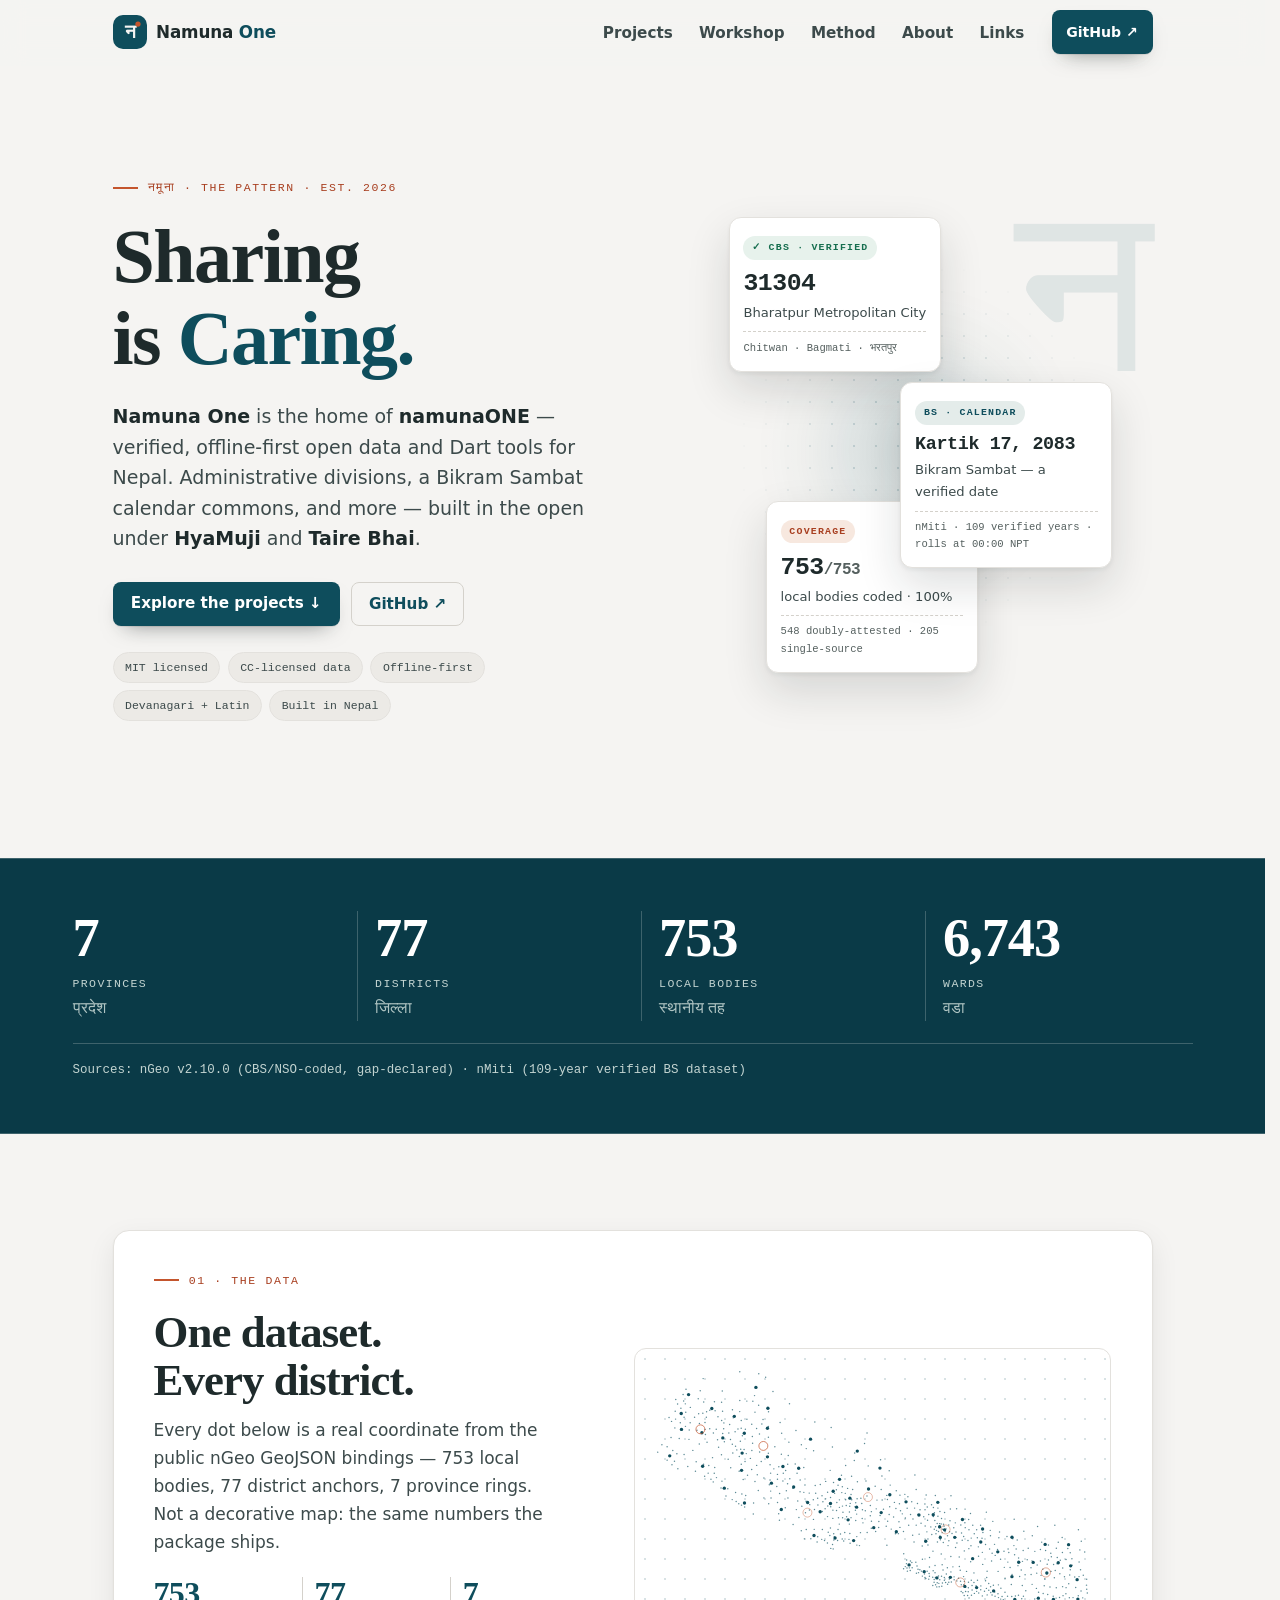
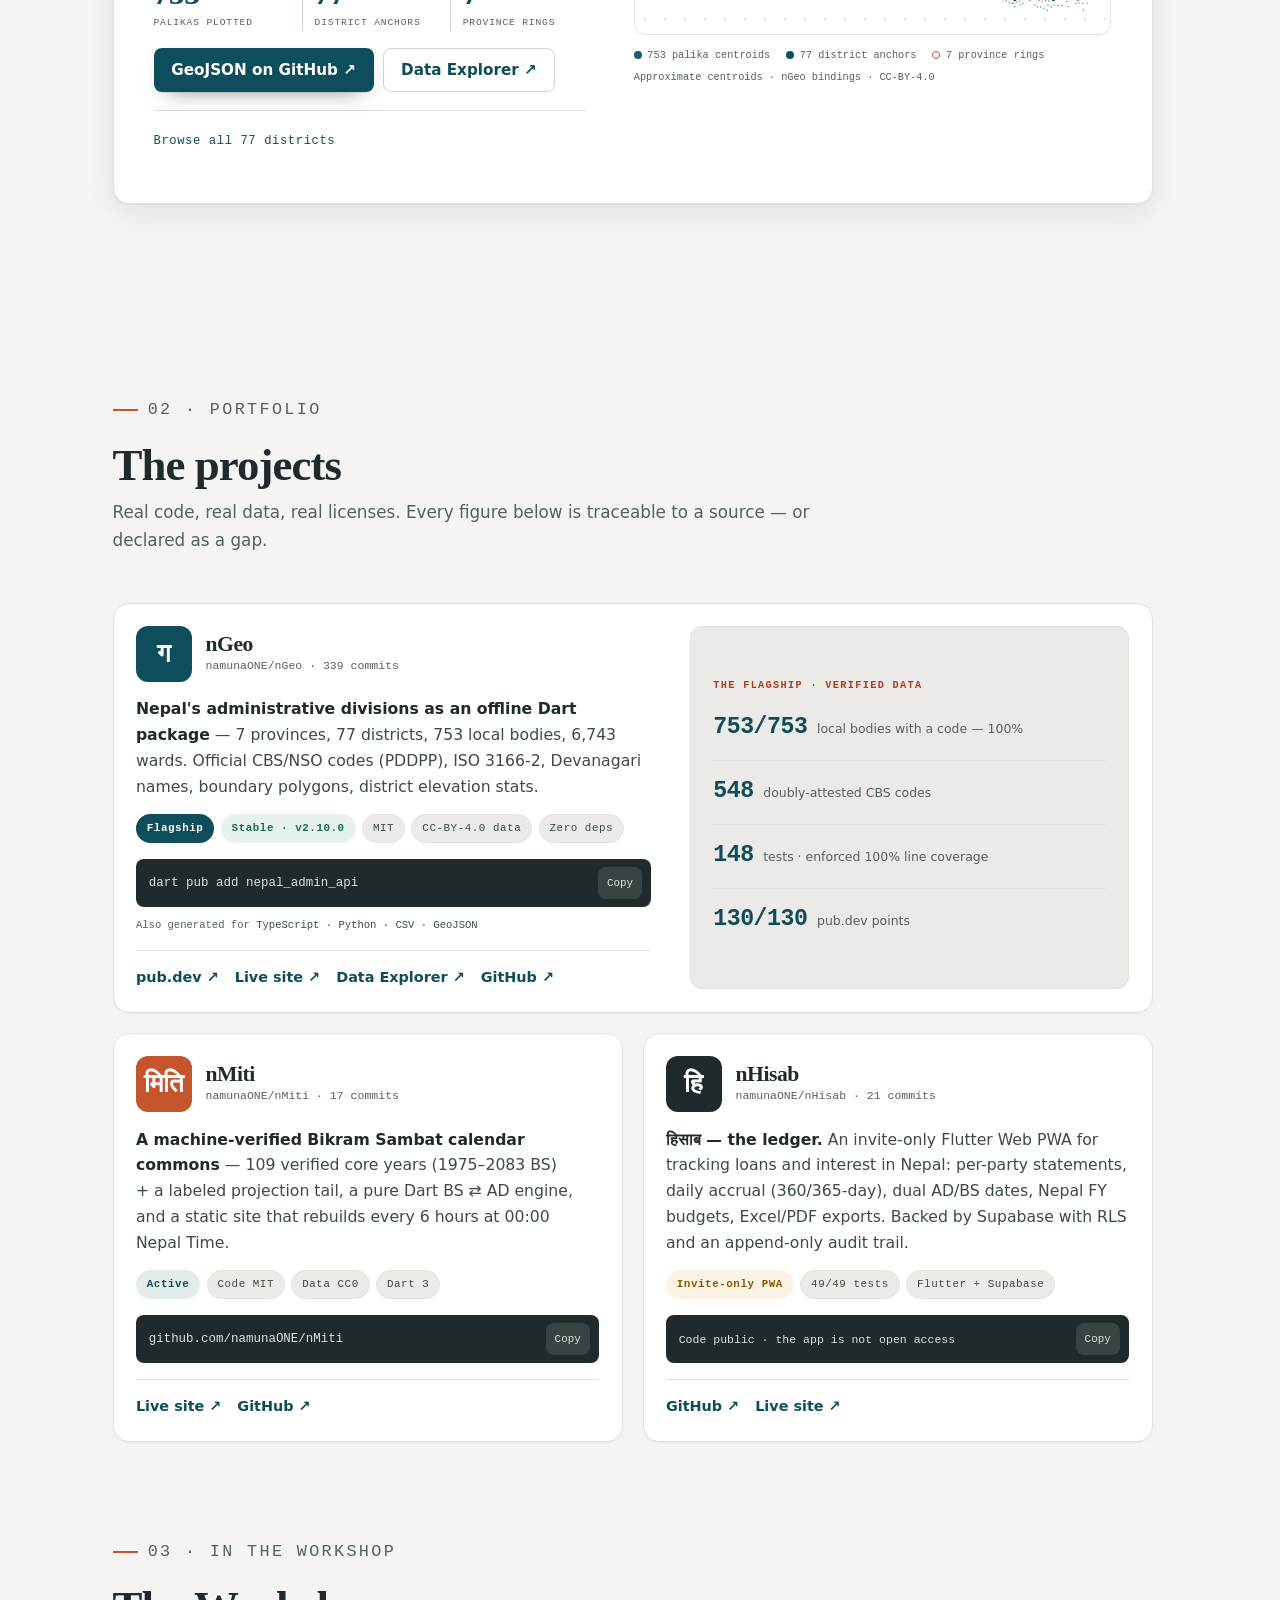
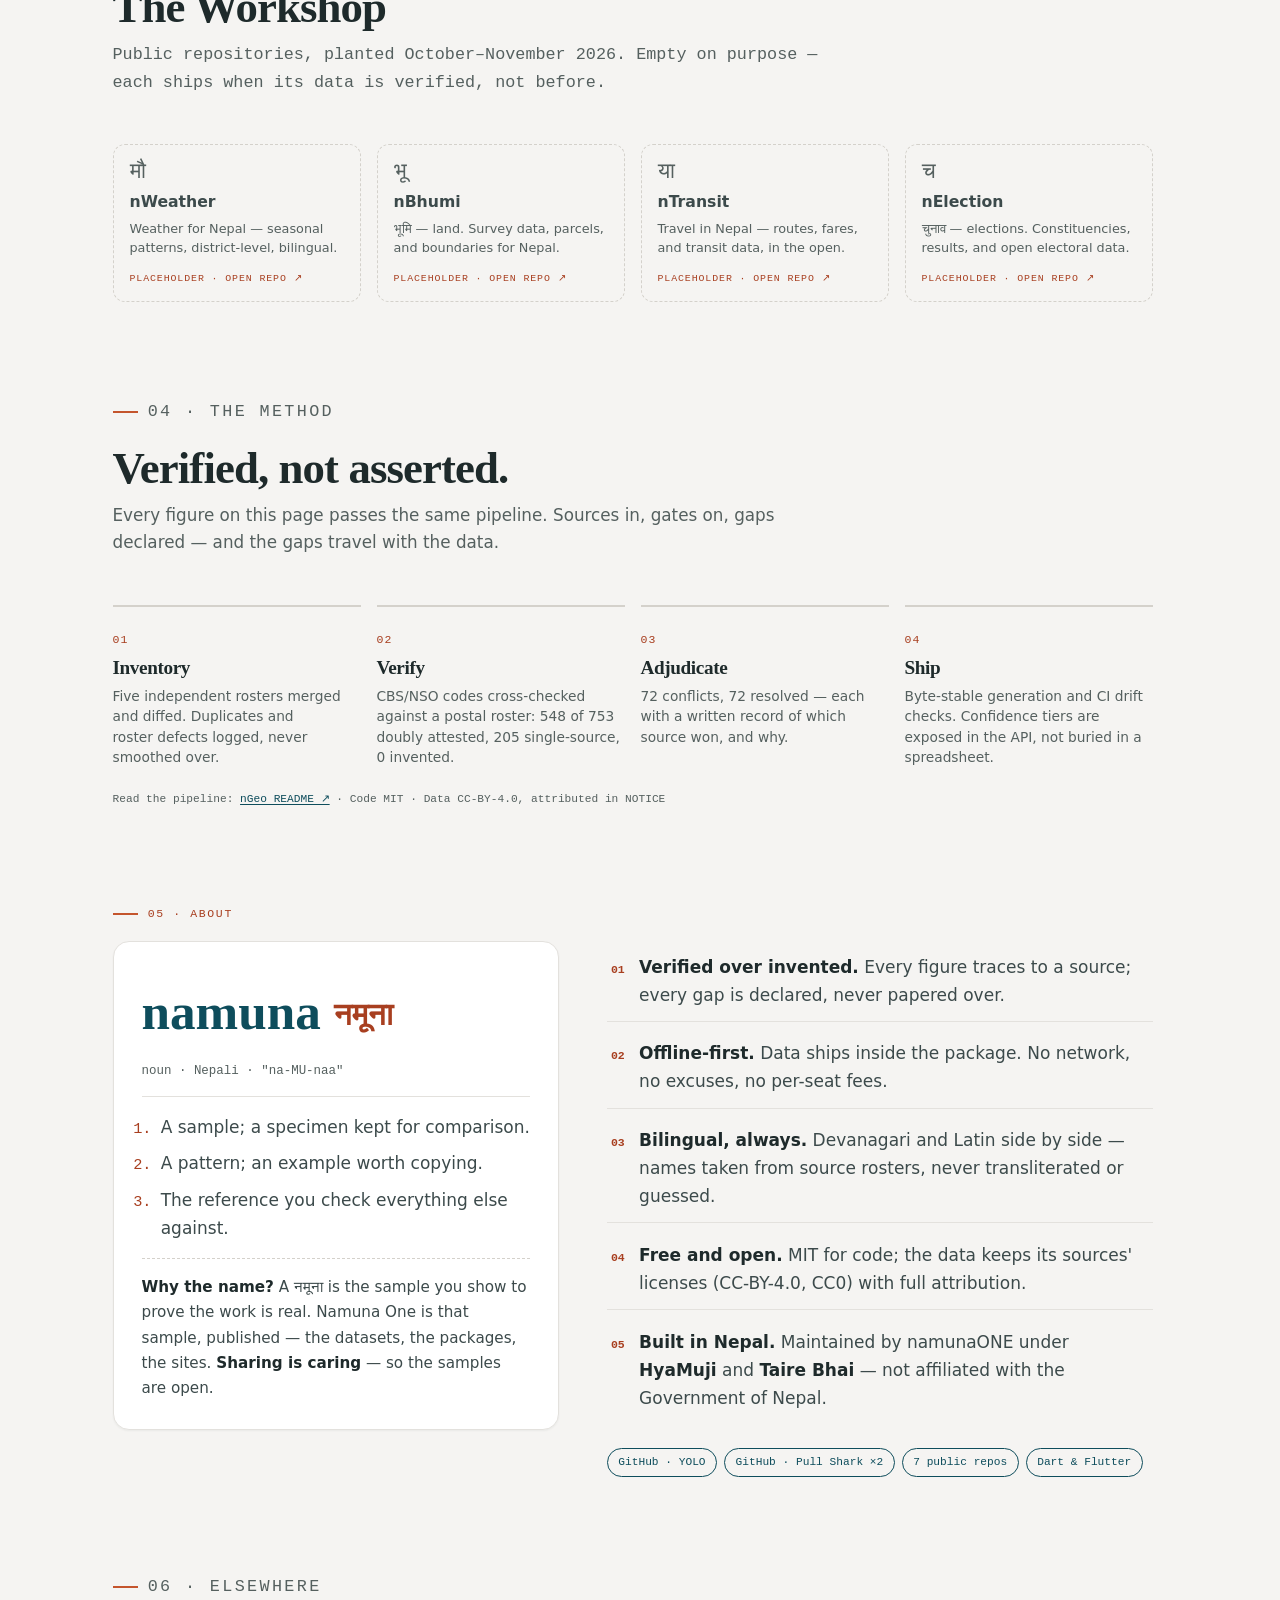
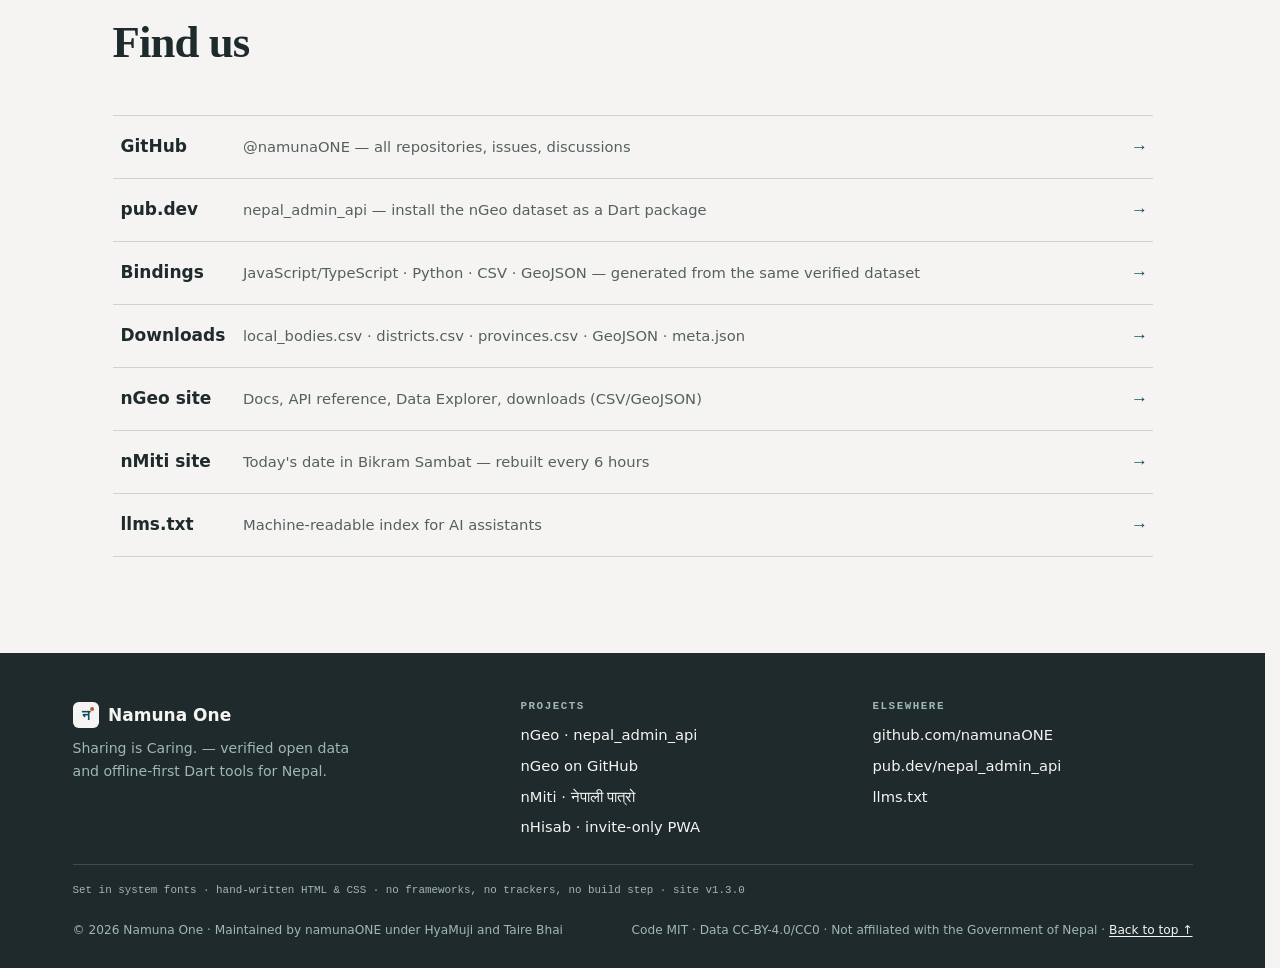
==== index.html @ 53c746c0 "Add rendered og.png social card and reference it" ====
<!DOCTYPE html>
<html lang="en">
<head>
  <meta charset="UTF-8">
  <meta name="viewport" content="width=device-width, initial-scale=1.0">
  <title>Namuna One — Sharing is Caring. · Verified open data for Nepal</title>
  <meta name="description" content="Namuna One is the home of namunaONE — verified, offline-first open data and Dart tools for Nepal: administrative divisions (nepal_admin_api), a Bikram Sambat calendar commons (nMiti), and more. Sharing is caring.">
  <link rel="canonical" href="https://namunaone.github.io/">
  <meta name="theme-color" content="#0E4D5C" media="(prefers-color-scheme: light)">
  <meta name="theme-color" content="#10171A" media="(prefers-color-scheme: dark)">
  <meta name="color-scheme" content="light dark">
  <meta name="author" content="namunaONE">

  <!-- Open Graph -->
  <meta property="og:type" content="website">
  <meta property="og:site_name" content="Namuna One">
  <meta property="og:title" content="Namuna One — Sharing is Caring.">
  <meta property="og:description" content="Verified, offline-first open data and Dart tools for Nepal — administrative divisions, a Bikram Sambat calendar commons, and more. Maintained under HyaMuji and Taire Bhai.">
  <meta property="og:url" content="https://namunaone.github.io/">
  <meta property="og:image" content="https://namunaone.github.io/assets/og.png">
  <meta property="og:image:type" content="image/png">
  <meta property="og:image:width" content="1200">
  <meta property="og:image:height" content="630">
  <meta property="og:image:alt" content="Namuna One — नमूना — Sharing is Caring. Verified open data for Nepal.">

  <!-- Twitter -->
  <meta name="twitter:card" content="summary_large_image">
  <meta name="twitter:title" content="Namuna One — Sharing is Caring.">
  <meta name="twitter:description" content="Verified, offline-first open data and Dart tools for Nepal.">
  <meta name="twitter:image" content="https://namunaone.github.io/assets/og.png">

  <link rel="icon" type="image/svg+xml" href="/assets/favicon.svg">
  <link rel="alternate" type="text/plain" href="/llms.txt" title="llms.txt">
  <link rel="sitemap" type="application/xml" href="/sitemap.xml">
  <link rel="stylesheet" href="/assets/css/style.css?v=1.3.0">

  <!-- Structured data -->
  <script type="application/ld+json">
  {
    "@context": "https://schema.org",
    "@type": "Organization",
    "name": "Namuna One",
    "alternateName": "namunaONE",
    "url": "https://namunaone.github.io/",
    "logo": "https://namunaone.github.io/assets/favicon.svg",
    "description": "Verified, offline-first open data and Dart tools for Nepal.",
    "sameAs": [
      "https://github.com/namunaONE",
      "https://pub.dev/packages/nepal_admin_api"
    ]
  }
  </script>
  <script type="application/ld+json">
  {
    "@context": "https://schema.org",
    "@type": "WebSite",
    "name": "Namuna One",
    "url": "https://namunaone.github.io/",
    "description": "Verified open data and offline-first Dart tools for Nepal."
  }
  </script>
  <script type="application/ld+json">
  [
    {
      "@context": "https://schema.org",
      "@type": "SoftwareApplication",
      "name": "nepal_admin_api",
      "alternateName": "nGeo — Nepal Administrative Data",
      "applicationCategory": "DeveloperApplication",
      "operatingSystem": "Any (pure Dart)",
      "offers": { "@type": "Offer", "price": "0", "priceCurrency": "USD" },
      "isAccessibleForFree": true,
      "license": "https://github.com/namunaONE/nGeo/blob/main/LICENSE",
      "url": "https://pub.dev/packages/nepal_admin_api",
      "codeRepository": "https://github.com/namunaONE/nGeo"
    },
    {
      "@context": "https://schema.org",
      "@type": "SoftwareApplication",
      "name": "nepali_date",
      "alternateName": "nMiti — Bikram Sambat calendar commons",
      "applicationCategory": "DeveloperApplication",
      "operatingSystem": "Any (pure Dart)",
      "offers": { "@type": "Offer", "price": "0", "priceCurrency": "USD" },
      "isAccessibleForFree": true,
      "license": "https://github.com/namunaONE/nMiti/blob/main/LICENSE",
      "url": "https://namunaone.github.io/nMiti/",
      "codeRepository": "https://github.com/namunaONE/nMiti"
    }
  ]
  </script>
</head>

<body>
<a class="skip-link" href="#main">Skip to content</a>

<!-- ══════════ Header ══════════ -->
<header class="site-header">
  <nav class="nav" aria-label="Primary">
    <a class="brand" href="/">
      <svg class="brand-tile" width="34" height="34" viewBox="0 0 64 64" role="img" aria-hidden="true" xmlns="http://www.w3.org/2000/svg">
        <rect width="64" height="64" rx="14" fill="#0E4D5C"/>
        <text x="32" y="44" text-anchor="middle" font-family="'Nirmala UI','Noto Serif Devanagari','Mangal',serif" font-size="36" font-weight="700" fill="#F5F4F2">न</text>
        <circle cx="47" cy="17" r="5" fill="#C4552D"/>
      </svg>
      <span class="brand-name">Namuna&nbsp;<em>One</em></span>
    </a>

    <ul class="nav-links">
      <li><a href="#projects">Projects</a></li>
      <li><a href="#workshop">Workshop</a></li>
      <li><a href="#method">Method</a></li>
      <li><a href="#about">About</a></li>
      <li><a href="#links">Links</a></li>
    </ul>

    <a class="btn btn-primary btn-nav" href="https://github.com/namunaONE" rel="me noopener">GitHub ↗</a>

    <button class="nav-toggle" aria-label="Toggle menu" aria-expanded="false" aria-controls="mobile-menu">
      <svg width="20" height="20" viewBox="0 0 20 20" fill="none" aria-hidden="true">
        <path d="M3 5h14M3 10h14M3 15h14" stroke="currentColor" stroke-width="1.8" stroke-linecap="round"/>
      </svg>
    </button>
  </nav>
  <div class="mobile-menu" id="mobile-menu">
    <a href="#projects">Projects</a>
    <a href="#workshop">The Workshop</a>
    <a href="#method">The Method</a>
    <a href="#about">About</a>
    <a href="#links">Links</a>
    <a href="https://github.com/namunaONE" rel="me noopener">GitHub ↗</a>
  </div>
</header>

<main id="main">

  <!-- ══════════ Hero ══════════ -->
  <section class="hero" aria-labelledby="hero-title">
    <div class="hero-copy">
      <p class="eyebrow">नमूना · The Pattern · Est. 2026</p>
      <h1 id="hero-title">Sharing is <span class="accent">Caring.</span></h1>
      <p class="lede">
        <strong>Namuna One</strong> is the home of <strong>namunaONE</strong> — verified, offline-first
        open data and Dart tools for Nepal. Administrative divisions, a Bikram Sambat calendar
        commons, and more — built in the open under <strong>HyaMuji</strong> and <strong>Taire&nbsp;Bhai</strong>.
      </p>
      <div class="cta-row">
        <a class="btn btn-primary" href="#projects">Explore the projects ↓</a>
        <a class="btn btn-ghost" href="https://github.com/namunaONE" rel="me noopener">GitHub ↗</a>
      </div>
      <ul class="trust-row" aria-label="Principles at a glance">
        <li>MIT licensed</li>
        <li>CC-licensed data</li>
        <li>Offline-first</li>
        <li>Devanagari + Latin</li>
        <li>Built in Nepal</li>
      </ul>
    </div>

    <!-- The samples: नमूना = sample -->
    <div class="hero-art" aria-hidden="true">
      <figure class="sample-card sc-a">
        <span class="sc-tag sc-verified">✓ CBS · Verified</span>
        <div class="sc-big">31304</div>
        <div class="sc-line">Bharatpur Metropolitan City</div>
        <div class="sc-sub">Chitwan · Bagmati · भरतपुर</div>
      </figure>
      <figure class="sample-card sc-b">
        <span class="sc-tag sc-bs">BS · Calendar</span>
        <div class="sc-big" style="font-size:1.15rem">Kartik 17, 2083</div>
        <div class="sc-line">Bikram Sambat — a verified date</div>
        <div class="sc-sub">nMiti · 109 verified years · rolls at 00:00 NPT</div>
      </figure>
      <figure class="sample-card sc-c">
        <span class="sc-tag sc-count">Coverage</span>
        <div class="sc-big">753<span style="font-size:1rem;color:var(--muted)">/753</span></div>
        <div class="sc-line">local bodies coded · 100%</div>
        <div class="sc-sub">548 doubly-attested · 205 single-source</div>
      </figure>
    </div>
  </section>

  <!-- ══════════ Numbers band ══════════ -->
  <section class="numbers" aria-label="Nepal in numbers">
    <div class="numbers-inner">
      <div class="numbers-grid">
        <div class="stat"><div class="stat-num">7</div><div class="stat-label">Provinces</div><div class="stat-ne deva" lang="ne">प्रदेश</div></div>
        <div class="stat"><div class="stat-num">77</div><div class="stat-label">Districts</div><div class="stat-ne deva" lang="ne">जिल्ला</div></div>
        <div class="stat"><div class="stat-num">753</div><div class="stat-label">Local bodies</div><div class="stat-ne deva" lang="ne">स्थानीय तह</div></div>
        <div class="stat"><div class="stat-num">6,743</div><div class="stat-label">Wards</div><div class="stat-ne deva" lang="ne">वडा</div></div>
      </div>
      <p class="numbers-caption">Sources: nGeo v2.10.0 (CBS/NSO-coded, gap-declared) · nMiti (109-year verified BS dataset)</p>
    </div>
  </section>

  <!-- ══════════ Atlas — real data, plotted ══════════ -->
  <section class="section atlas" id="atlas" aria-labelledby="atlas-title">
    <div class="atlas-panel reveal">
      <div class="atlas-copy">
        <p class="eyebrow">01 · The data</p>
        <h2 id="atlas-title">One dataset.<br>Every district.</h2>
        <p class="atlas-lede">Every dot below is a real coordinate from the public nGeo GeoJSON bindings — 753 local bodies, 77 district anchors, 7 province rings. Not a decorative map: the same numbers the package ships.</p>

        <dl class="atlas-stats">
          <div><dd>753</dd><dt>Palikas plotted</dt></div>
          <div><dd>77</dd><dt>District anchors</dt></div>
          <div><dd>7</dd><dt>Province rings</dt></div>
        </dl>

        <div class="atlas-actions">
          <a class="btn btn-primary" href="https://github.com/namunaONE/nGeo/tree/main/bindings/geojson" rel="noopener">GeoJSON on GitHub ↗</a>
          <a class="btn btn-ghost" href="https://namunaone.github.io/nGeo/explorer.html" rel="noopener">Data Explorer ↗</a>
        </div>

        <details class="atlas-list">
          <summary>Browse all 77 districts</summary>
          <p class="atlas-note">Generated from <span class="mono">districts.centroids.geojson</span> · nGeo v2.15.0 bindings · CC-BY-4.0 data</p>
          <div class="district-groups">
            <div class="district-group">
              <h3>Koshi <span lang="ne">कोशी प्रदेश</span></h3>
              <ul>
              <li><span>Bhojpur</span><span lang="ne">भोजपुर</span></li>
              <li><span>Dhankuta</span><span lang="ne">धनकुटा</span></li>
              <li><span>Ilam</span><span lang="ne">इलाम</span></li>
              <li><span>Jhapa</span><span lang="ne">झापा</span></li>
              <li><span>Khotang</span><span lang="ne">खोटाङ</span></li>
              <li><span>Morang</span><span lang="ne">मोरङ</span></li>
              <li><span>Okhaldhunga</span><span lang="ne">ओखलढुङ्गा</span></li>
              <li><span>Panchthar</span><span lang="ne">पाँचथर</span></li>
              <li><span>Sankhuwasabha</span><span lang="ne">संखुवासभा</span></li>
              <li><span>Solukhumbu</span><span lang="ne">सोलुखुम्बु</span></li>
              <li><span>Sunsari</span><span lang="ne">सुनसरी</span></li>
              <li><span>Taplejung</span><span lang="ne">ताप्लेजुङ</span></li>
              <li><span>Terhathum</span><span lang="ne">तेह्रथुम</span></li>
              <li><span>Udayapur</span><span lang="ne">उदयपुर</span></li>
              </ul>
            </div>
            <div class="district-group">
              <h3>Madhesh <span lang="ne">मधेश प्रदेश</span></h3>
              <ul>
              <li><span>Bara</span><span lang="ne">बारा</span></li>
              <li><span>Dhanusha</span><span lang="ne">धनुषा</span></li>
              <li><span>Mahottari</span><span lang="ne">महोत्तरी</span></li>
              <li><span>Parsa</span><span lang="ne">पर्सा</span></li>
              <li><span>Rautahat</span><span lang="ne">रौतहट</span></li>
              <li><span>Saptari</span><span lang="ne">सप्तरी</span></li>
              <li><span>Sarlahi</span><span lang="ne">सर्लाही</span></li>
              <li><span>Siraha</span><span lang="ne">सिराहा</span></li>
              </ul>
            </div>
            <div class="district-group">
              <h3>Bagmati <span lang="ne">बागमती प्रदेश</span></h3>
              <ul>
              <li><span>Bhaktapur</span><span lang="ne">भक्तपुर</span></li>
              <li><span>Chitwan</span><span lang="ne">चितवन</span></li>
              <li><span>Dhading</span><span lang="ne">धादिङ</span></li>
              <li><span>Dolakha</span><span lang="ne">दोलखा</span></li>
              <li><span>Kathmandu</span><span lang="ne">काठमाडौं</span></li>
              <li><span>Kavrepalanchok</span><span lang="ne">काभ्रेपलाञ्चोक</span></li>
              <li><span>Lalitpur</span><span lang="ne">ललितपुर</span></li>
              <li><span>Makwanpur</span><span lang="ne">मकवानपुर</span></li>
              <li><span>Nuwakot</span><span lang="ne">नुवाकोट</span></li>
              <li><span>Ramechhap</span><span lang="ne">रामेछाप</span></li>
              <li><span>Rasuwa</span><span lang="ne">रसुवा</span></li>
              <li><span>Sindhuli</span><span lang="ne">सिन्धुली</span></li>
              <li><span>Sindhupalchok</span><span lang="ne">सिन्धुपाल्चोक</span></li>
              </ul>
            </div>
            <div class="district-group">
              <h3>Gandaki <span lang="ne">गण्डकी प्रदेश</span></h3>
              <ul>
              <li><span>Baglung</span><span lang="ne">बागलुङ</span></li>
              <li><span>Gorkha</span><span lang="ne">गोरखा</span></li>
              <li><span>Kaski</span><span lang="ne">कास्की</span></li>
              <li><span>Lamjung</span><span lang="ne">लमजुङ</span></li>
              <li><span>Manang</span><span lang="ne">मनाङ</span></li>
              <li><span>Mustang</span><span lang="ne">मुस्ताङ</span></li>
              <li><span>Myagdi</span><span lang="ne">म्याग्दी</span></li>
              <li><span>Nawalpur</span><span lang="ne">नवलपरासी पूर्व</span></li>
              <li><span>Parbat</span><span lang="ne">पर्वत</span></li>
              <li><span>Syangja</span><span lang="ne">स्याङ्जा</span></li>
              <li><span>Tanahun</span><span lang="ne">तनहुँ</span></li>
              </ul>
            </div>
            <div class="district-group">
              <h3>Lumbini <span lang="ne">लुम्बिनी प्रदेश</span></h3>
              <ul>
              <li><span>Arghakhanchi</span><span lang="ne">अर्घाखाँची</span></li>
              <li><span>Banke</span><span lang="ne">बाँके</span></li>
              <li><span>Bardiya</span><span lang="ne">बर्दिया</span></li>
              <li><span>Dang</span><span lang="ne">दाङ</span></li>
              <li><span>Gulmi</span><span lang="ne">गुल्मी</span></li>
              <li><span>Kapilvastu</span><span lang="ne">कपिलवस्तु</span></li>
              <li><span>Palpa</span><span lang="ne">पाल्पा</span></li>
              <li><span>Parasi (Nawalparasi West)</span><span lang="ne">नवलपरासी पश्चिम</span></li>
              <li><span>Pyuthan</span><span lang="ne">प्युठान</span></li>
              <li><span>Rolpa</span><span lang="ne">रोल्पा</span></li>
              <li><span>Rukum East</span><span lang="ne">रुकुम पूर्व</span></li>
              <li><span>Rupandehi</span><span lang="ne">रुपन्देही</span></li>
              </ul>
            </div>
            <div class="district-group">
              <h3>Karnali <span lang="ne">कर्णाली प्रदेश</span></h3>
              <ul>
              <li><span>Dailekh</span><span lang="ne">दैलेख</span></li>
              <li><span>Dolpa</span><span lang="ne">डोल्पा</span></li>
              <li><span>Humla</span><span lang="ne">हुम्ला</span></li>
              <li><span>Jajarkot</span><span lang="ne">जाजरकोट</span></li>
              <li><span>Jumla</span><span lang="ne">जुम्ला</span></li>
              <li><span>Kalikot</span><span lang="ne">कालिकोट</span></li>
              <li><span>Mugu</span><span lang="ne">मुगु</span></li>
              <li><span>Rukum West</span><span lang="ne">रुकुम पश्चिम</span></li>
              <li><span>Salyan</span><span lang="ne">सल्यान</span></li>
              <li><span>Surkhet</span><span lang="ne">सुर्खेत</span></li>
              </ul>
            </div>
            <div class="district-group">
              <h3>Sudurpashchim <span lang="ne">सुदूरपश्चिम प्रदेश</span></h3>
              <ul>
              <li><span>Achham</span><span lang="ne">अछाम</span></li>
              <li><span>Baitadi</span><span lang="ne">बैतडी</span></li>
              <li><span>Bajhang</span><span lang="ne">बझाङ</span></li>
              <li><span>Bajura</span><span lang="ne">बाजुरा</span></li>
              <li><span>Dadeldhura</span><span lang="ne">डडेलधुरा</span></li>
              <li><span>Darchula</span><span lang="ne">दार्चुला</span></li>
              <li><span>Doti</span><span lang="ne">डोटी</span></li>
              <li><span>Kailali</span><span lang="ne">कैलाली</span></li>
              <li><span>Kanchanpur</span><span lang="ne">कञ्चनपुर</span></li>
              </ul>
            </div>
          </div>
        </details>
      </div>

      <figure class="atlas-map">
        <div class="atlas-map-frame">
          <img src="/assets/nepal-mark.svg?v=1.3.0" width="720" height="413"
               alt="Point map of Nepal: 753 palika centroids, 77 district anchors and 7 province rings, plotted from the nGeo GeoJSON bindings. Centroids are approximate."
               decoding="async">
        </div>
        <figcaption>
          <span class="legend"><i class="lg-palika"></i>753 palika centroids</span>
          <span class="legend"><i class="lg-district"></i>77 district anchors</span>
          <span class="legend"><i class="lg-province"></i>7 province rings</span>
          <span class="legend-note">Approximate centroids · nGeo bindings · CC-BY-4.0</span>
        </figcaption>
      </figure>
    </div>
  </section>

  <!-- ══════════ Projects ══════════ -->
  <section class="section" id="projects" aria-labelledby="projects-title">
    <div class="section-head reveal">
      <p class="eyebrow">02 · Portfolio</p>
      <h2 id="projects-title">The projects</h2>
      <p>Real code, real data, real licenses. Every figure below is traceable to a source — or declared as a gap.</p>
    </div>

    <div class="cards">

      <!-- nGeo — flagship -->
      <article class="card card--feature reveal" aria-labelledby="proj-ngeo">
        <div class="feature-main">
          <div class="card-top">
            <div class="monogram geo" aria-hidden="true">ग</div>
            <div>
              <h3 id="proj-ngeo">nGeo</h3>
              <div class="repo">namunaONE/nGeo · 339 commits</div>
            </div>
          </div>
          <p class="desc"><strong>Nepal's administrative divisions as an offline Dart package</strong> — 7 provinces, 77 districts, 753 local bodies, 6,743 wards. Official CBS/NSO codes (PDDPP), ISO 3166-2, Devanagari names, boundary polygons, district elevation stats.</p>
          <div class="pills">
            <span class="pill pill-flagship">Flagship</span>
            <span class="pill pill-stable">Stable · v2.10.0</span>
            <span class="pill pill-chip">MIT</span>
            <span class="pill pill-chip">CC-BY-4.0 data</span>
            <span class="pill pill-chip">Zero deps</span>
          </div>
          <div class="install">
            <code id="install-ngeo">dart pub add nepal_admin_api</code>
            <button class="copy-btn" data-copy-target="install-ngeo" aria-label="Copy install command">Copy</button>
          </div>
          <p class="eco-line">Also generated for <span>TypeScript · Python · CSV · GeoJSON</span></p>
          <div class="card-links">
            <a href="https://pub.dev/packages/nepal_admin_api" rel="noopener">pub.dev ↗</a>
            <a href="https://namunaone.github.io/nGeo/" rel="noopener">Live site ↗</a>
            <a href="https://namunaone.github.io/nGeo/explorer.html" rel="noopener">Data Explorer ↗</a>
            <a href="https://github.com/namunaONE/nGeo" rel="noopener">GitHub ↗</a>
          </div>
        </div>

        <aside class="feature-aside" aria-label="nGeo at a glance">
          <span class="f-label">The flagship · verified data</span>
          <div class="f-stat"><span class="f-num">753/753</span><span class="f-cap">local bodies with a code — 100%</span></div>
          <div class="f-stat"><span class="f-num">548</span><span class="f-cap">doubly-attested CBS codes</span></div>
          <div class="f-stat"><span class="f-num">148</span><span class="f-cap">tests · enforced 100% line coverage</span></div>
          <div class="f-stat"><span class="f-num">130/130</span><span class="f-cap">pub.dev points</span></div>
        </aside>
      </article>

      <!-- nMiti -->
      <article class="card reveal" aria-labelledby="proj-nmiti">
        <div class="card-top">
          <div class="monogram miti" aria-hidden="true">मिति</div>
          <div>
            <h3 id="proj-nmiti">nMiti</h3>
            <div class="repo">namunaONE/nMiti · 17 commits</div>
          </div>
        </div>
        <p class="desc"><strong>A machine-verified Bikram Sambat calendar commons</strong> — 109 verified core years (1975–2083 BS) + a labeled projection tail, a pure Dart BS ⇄ AD engine, and a static site that rebuilds every 6 hours at 00:00 Nepal Time.</p>
        <div class="pills">
          <span class="pill pill-active">Active</span>
          <span class="pill pill-chip">Code MIT</span>
          <span class="pill pill-chip">Data CC0</span>
          <span class="pill pill-chip">Dart 3</span>
        </div>
        <div class="install">
          <code id="install-nmiti">github.com/namunaONE/nMiti</code>
          <button class="copy-btn" data-copy-target="install-nmiti" aria-label="Copy repository URL">Copy</button>
        </div>
        <div class="card-links">
          <a href="https://namunaone.github.io/nMiti/" rel="noopener">Live site ↗</a>
          <a href="https://github.com/namunaONE/nMiti" rel="noopener">GitHub ↗</a>
        </div>
      </article>

      <!-- nHisab -->
      <article class="card reveal" aria-labelledby="proj-nhisab">
        <div class="card-top">
          <div class="monogram hisab" aria-hidden="true">हि</div>
          <div>
            <h3 id="proj-nhisab">nHisab</h3>
            <div class="repo">namunaONE/nHisab · 21 commits</div>
          </div>
        </div>
        <p class="desc"><strong>हिसाब — the ledger.</strong> An invite-only Flutter Web PWA for tracking loans and interest in Nepal: per-party statements, daily accrual (360/365-day), dual AD/BS dates, Nepal FY budgets, Excel/PDF exports. Backed by Supabase with RLS and an append-only audit trail.</p>
        <div class="pills">
          <span class="pill pill-invite">Invite-only PWA</span>
          <span class="pill pill-chip">49/49 tests</span>
          <span class="pill pill-chip">Flutter + Supabase</span>
        </div>
        <div class="install">
          <code id="install-nhisab" style="font-size:0.72rem">Code public · the app is not open access</code>
          <button class="copy-btn" data-copy-target="install-nhisab" aria-label="Copy note">Copy</button>
        </div>
        <div class="card-links">
          <a href="https://github.com/namunaONE/nHisab" rel="noopener">GitHub ↗</a>
          <a href="https://namunaone.github.io/nHisab/" rel="noopener">Live site ↗</a>
        </div>
      </article>
    </div>
  </section>

  <!-- ══════════ The Workshop ══════════ -->
  <section class="section" id="workshop" aria-labelledby="workshop-title" style="padding-top:0">
    <div class="section-head reveal">
      <p class="eyebrow">03 · In the workshop</p>
      <h2 id="workshop-title">The Workshop</h2>
      <p class="workshop-note">Public repositories, planted October–November 2026. Empty on purpose — each ships when its data is verified, not before.</p>
    </div>

    <div class="workshop-grid">
      <a class="w-card reveal" href="https://github.com/namunaONE/nWeather" rel="noopener">
        <div class="w-glyph" aria-hidden="true">मौ</div>
        <div class="w-name">nWeather</div>
        <div class="w-desc">Weather for Nepal — seasonal patterns, district-level, bilingual.</div>
        <div class="w-status">Placeholder · Open repo ↗</div>
      </a>
      <a class="w-card reveal" href="https://github.com/namunaONE/nBhumi" rel="noopener">
        <div class="w-glyph" aria-hidden="true">भू</div>
        <div class="w-name">nBhumi</div>
        <div class="w-desc">भूमि — land. Survey data, parcels, and boundaries for Nepal.</div>
        <div class="w-status">Placeholder · Open repo ↗</div>
      </a>
      <a class="w-card reveal" href="https://github.com/namunaONE/nTransit" rel="noopener">
        <div class="w-glyph" aria-hidden="true">या</div>
        <div class="w-name">nTransit</div>
        <div class="w-desc">Travel in Nepal — routes, fares, and transit data, in the open.</div>
        <div class="w-status">Placeholder · Open repo ↗</div>
      </a>
      <a class="w-card reveal" href="https://github.com/namunaONE/nElection" rel="noopener">
        <div class="w-glyph" aria-hidden="true">च</div>
        <div class="w-name">nElection</div>
        <div class="w-desc">चुनाव — elections. Constituencies, results, and open electoral data.</div>
        <div class="w-status">Placeholder · Open repo ↗</div>
      </a>
    </div>
  </section>

  <!-- ══════════ Method — how the data earns trust ══════════ -->
  <section class="section method" id="method" aria-labelledby="method-title" style="padding-top:0">
    <div class="section-head reveal">
      <p class="eyebrow">04 · The method</p>
      <h2 id="method-title">Verified, not asserted.</h2>
      <p>Every figure on this page passes the same pipeline. Sources in, gates on, gaps declared — and the gaps travel with the data.</p>
    </div>

    <ol class="method-steps">
      <li class="step reveal">
        <span class="step-num">01</span>
        <h3>Inventory</h3>
        <p>Five independent rosters merged and diffed. Duplicates and roster defects logged, never smoothed over.</p>
      </li>
      <li class="step reveal">
        <span class="step-num">02</span>
        <h3>Verify</h3>
        <p>CBS/NSO codes cross-checked against a postal roster: 548 of 753 doubly attested, 205 single-source, 0 invented.</p>
      </li>
      <li class="step reveal">
        <span class="step-num">03</span>
        <h3>Adjudicate</h3>
        <p>72 conflicts, 72 resolved — each with a written record of which source won, and why.</p>
      </li>
      <li class="step reveal">
        <span class="step-num">04</span>
        <h3>Ship</h3>
        <p>Byte-stable generation and CI drift checks. Confidence tiers are exposed in the API, not buried in a spreadsheet.</p>
      </li>
    </ol>

    <p class="method-note">Read the pipeline: <a href="https://github.com/namunaONE/nGeo#-data-verification-pipeline" rel="noopener">nGeo README ↗</a> · Code MIT · Data CC-BY-4.0, attributed in NOTICE</p>
  </section>

  <!-- ══════════ About / Ethos ══════════ -->
  <section class="section" id="about" aria-labelledby="about-title" style="padding-top:0">
    <p class="eyebrow">05 · About</p>
    <h2 id="about-title" class="sr-only">About Namuna One</h2>

    <div class="about-grid">
      <aside class="dictionary" aria-label="The name, defined">
        <div class="headword">namuna <span class="deva">नमूना</span></div>
        <div class="pos">noun · Nepali · "na-MU-naa"</div>
        <ol>
          <li>A sample; a specimen kept for comparison.</li>
          <li>A pattern; an example worth copying.</li>
          <li>The reference you check everything else against.</li>
        </ol>
        <p class="why"><strong>Why the name?</strong> A नमूना is the sample you show to prove the work is real.
        Namuna One is that sample, published — the datasets, the packages, the sites.
        <strong>Sharing is caring</strong> — so the samples are open.</p>
      </aside>

      <div>
        <ol class="principles">
          <li class="principle"><span class="num">01</span><span><strong>Verified over invented.</strong> Every figure traces to a source; every gap is declared, never papered over.</span></li>
          <li class="principle"><span class="num">02</span><span><strong>Offline-first.</strong> Data ships inside the package. No network, no excuses, no per-seat fees.</span></li>
          <li class="principle"><span class="num">03</span><span><strong>Bilingual, always.</strong> Devanagari and Latin side by side — names taken from source rosters, never transliterated or guessed.</span></li>
          <li class="principle"><span class="num">04</span><span><strong>Free and open.</strong> MIT for code; the data keeps its sources' licenses (CC-BY-4.0, CC0) with full attribution.</span></li>
          <li class="principle"><span class="num">05</span><span><strong>Built in Nepal.</strong> Maintained by namunaONE under <strong>HyaMuji</strong> and <strong>Taire&nbsp;Bhai</strong> — not affiliated with the Government of Nepal.</span></li>
        </ol>

        <div class="badge-row" aria-label="GitHub achievements">
          <span class="chip">GitHub · YOLO</span>
          <span class="chip">GitHub · Pull Shark ×2</span>
          <span class="chip">7 public repos</span>
          <span class="chip">Dart &amp; Flutter</span>
        </div>
      </div>
    </div>
  </section>

  <!-- ══════════ Links ══════════ -->
  <section class="section" id="links" aria-labelledby="links-title" style="padding-top:0">
    <div class="section-head reveal">
      <p class="eyebrow">06 · Elsewhere</p>
      <h2 id="links-title">Find us</h2>
    </div>
    <ul class="link-list reveal">
      <li><a class="link-row" href="https://github.com/namunaONE" rel="me noopener"><span class="link-name">GitHub</span><span class="link-desc">@namunaONE — all repositories, issues, discussions</span><span class="link-arrow">→</span></a></li>
      <li><a class="link-row" href="https://pub.dev/packages/nepal_admin_api" rel="noopener"><span class="link-name">pub.dev</span><span class="link-desc">nepal_admin_api — install the nGeo dataset as a Dart package</span><span class="link-arrow">→</span></a></li>
      <li><a class="link-row" href="https://github.com/namunaONE/nGeo/tree/main/bindings" rel="noopener"><span class="link-name">Bindings</span><span class="link-desc">JavaScript/TypeScript · Python · CSV · GeoJSON — generated from the same verified dataset</span><span class="link-arrow">→</span></a></li>
      <li><a class="link-row" href="https://namunaone.github.io/nGeo/" rel="noopener"><span class="link-name">Downloads</span><span class="link-desc">local_bodies.csv · districts.csv · provinces.csv · GeoJSON · meta.json</span><span class="link-arrow">→</span></a></li>
      <li><a class="link-row" href="https://namunaone.github.io/nGeo/" rel="noopener"><span class="link-name">nGeo site</span><span class="link-desc">Docs, API reference, Data Explorer, downloads (CSV/GeoJSON)</span><span class="link-arrow">→</span></a></li>
      <li><a class="link-row" href="https://namunaone.github.io/nMiti/" rel="noopener"><span class="link-name">nMiti site</span><span class="link-desc">Today's date in Bikram Sambat — rebuilt every 6 hours</span><span class="link-arrow">→</span></a></li>
      <li><a class="link-row" href="/llms.txt"><span class="link-name">llms.txt</span><span class="link-desc">Machine-readable index for AI assistants</span><span class="link-arrow">→</span></a></li>
    </ul>
  </section>

</main>

<!-- ══════════ Footer ══════════ -->
<footer class="site-footer">
  <div class="footer-inner">
    <div class="footer-grid">
      <div>
        <div class="footer-brand">
          <svg width="26" height="26" viewBox="0 0 64 64" role="img" aria-hidden="true">
            <rect width="64" height="64" rx="14" fill="#F5F4F2"/>
            <text x="32" y="44" text-anchor="middle" font-family="'Nirmala UI','Noto Serif Devanagari',serif" font-size="34" font-weight="700" fill="#0E4D5C">न</text>
            <circle cx="47" cy="17" r="5" fill="#C4552D"/>
          </svg>
          Namuna One
        </div>
        <p class="footer-tag">Sharing is Caring. — verified open data and offline-first Dart tools for Nepal.</p>
      </div>
      <nav aria-label="Projects">
        <h2>Projects</h2>
        <ul>
          <li><a href="https://namunaone.github.io/nGeo/" rel="noopener">nGeo · nepal_admin_api</a></li>
          <li><a href="https://github.com/namunaONE/nGeo" rel="noopener">nGeo on GitHub</a></li>
          <li><a href="https://namunaone.github.io/nMiti/" rel="noopener">nMiti · नेपाली पात्रो</a></li>
          <li><a href="https://github.com/namunaONE/nHisab" rel="noopener">nHisab · invite-only PWA</a></li>
        </ul>
      </nav>
      <nav aria-label="Elsewhere">
        <h2>Elsewhere</h2>
        <ul>
          <li><a href="https://github.com/namunaONE" rel="me noopener">github.com/namunaONE</a></li>
          <li><a href="https://pub.dev/packages/nepal_admin_api" rel="noopener">pub.dev/nepal_admin_api</a></li>
          <li><a href="/llms.txt">llms.txt</a></li>
        </ul>
      </nav>
    </div>
    <p class="colophon">Set in system fonts · hand-written HTML &amp; CSS · no frameworks, no trackers, no build step · <span class="mono">site v1.3.0</span></p>
    <div class="footer-bottom">
      <span>© <span id="footer-year">2026</span> Namuna One · Maintained by namunaONE under HyaMuji and Taire&nbsp;Bhai</span>
      <span>Code MIT · Data CC-BY-4.0/CC0 · Not affiliated with the Government of Nepal · <a href="#main">Back to top ↑</a></span>
    </div>
  </div>
</footer>

<span class="sr-only" role="status" aria-live="polite" id="copy-status"></span>
<script src="/assets/js/main.js?v=1.3.0" defer></script>
</body>
</html>
---- assets/css/style.css ----
/* =========================================================================
   NAMUNA ONE — DESIGN SYSTEM v1.1
   Stone + Deep Teal · terracotta accent

   Layers:
     1. Primitives   — raw palette values, never used by components directly
     2. Semantics    — light/dark adaptive roles (components use only these)
     3. Components   — layout, cards, nav, footer, states
     4. Adaptations  — reduced motion, prefers-contrast, forced-colors, print

   Rules:
     · Components reference semantic tokens only.
     · Accent is never body text; --accent-strong meets 4.5:1 at small sizes.
     · Touch targets ≥ 44px. Focus is always visible.
     · Motion is transform/opacity only, 150–300ms, opt-out respected.
   ========================================================================= */

/* ── 1 · Primitives ─────────────────────────────────────────────────────── */

:root {
  --stone-50: #f5f4f2;
  --stone-100: #eceae6;
  --stone-200: #e3e1dd;
  --stone-300: #d4d1cb;
  --stone-400: #b8b4ac;
  --stone-500: #8a8a84;
  --stone-600: #55605f;
  --stone-700: #3c4a4b;
  --stone-800: #1e2a2b;
  --stone-900: #10171a;

  --teal-50: #e4ecea;
  --teal-100: #d2e0dd;
  --teal-300: #8fc7c7;
  --teal-400: #9fd3d2;
  --teal-600: #0e4d5c;
  --teal-700: #0a3a47;
  --teal-800: #07262c;

  --terra-50: #f7e8df;
  --terra-300: #f0a583;
  --terra-500: #c4552d;
  --terra-600: #a83f20;

  --green-50: #e7f2ec;
  --green-700: #166e4f;
  --green-300: #7bd3ae;
  --green-900: #122e26;

  --amber-50: #fbf3e4;
  --amber-700: #8a5a00;
  --amber-300: #efc27a;
  --amber-900: #332711;

  /* Type — system stacks; zero webfont files, zero third-party requests */
  --font-display: 'Fraunces', 'Iowan Old Style', 'Palatino Linotype', Georgia, 'Times New Roman', serif;
  --font-body: 'Inter', system-ui, -apple-system, 'Segoe UI', Roboto, 'Helvetica Neue', Arial, sans-serif;
  --font-deva: 'Noto Serif Devanagari', 'Nirmala UI', 'Mangal', 'Kokila', serif;
  --font-mono: ui-monospace, 'Cascadia Code', 'SF Mono', Consolas, 'Liberation Mono', monospace;

  /* Type scale */
  --text-xs: 0.72rem;
  --text-sm: 0.875rem;
  --text-base: 1.0625rem;
  --text-lg: 1.1875rem;
  --text-xl: clamp(1.45rem, 2.6vw, 1.8rem);
  --text-2xl: clamp(1.9rem, 4.5vw, 2.8rem);
  --text-hero: clamp(2.85rem, 7vw, 4.75rem);

  /* Spacing — 4pt base, 8pt rhythm */
  --space-1: 0.25rem;
  --space-2: 0.5rem;
  --space-3: 0.75rem;
  --space-4: 1rem;
  --space-5: 1.5rem;
  --space-6: 2rem;
  --space-7: 3rem;
  --space-8: 4rem;
  --space-9: 6rem;

  /* Geometry & motion */
  --radius-lg: 16px;
  --radius: 12px;
  --radius-sm: 8px;
  --ease-out: cubic-bezier(0.22, 0.61, 0.36, 1);
  --dur-fast: 150ms;
  --dur: 250ms;

  --maxw: 1120px;
  --gutter: clamp(1.25rem, 4vw, 2.5rem);
  --section-y: clamp(3.5rem, 8vw, 6rem);

  /* Semantic — light theme (components consume these) */
  color-scheme: light;
  --bg: var(--stone-50);
  --surface: #ffffff;
  --surface-sunken: var(--stone-100);
  --ink: var(--stone-800);
  --ink-soft: var(--stone-700);
  --muted: var(--stone-600);
  --line: var(--stone-200);
  --line-strong: var(--stone-300);
  --line-hover: #b9c9c7;

  --teal: var(--teal-600);
  --teal-strong: var(--teal-700);
  --teal-soft: var(--teal-50);
  --link: var(--teal-600);
  --link-hover: var(--teal-700);

  --accent: var(--terra-500);
  --accent-strong: var(--terra-600);
  --accent-soft: var(--terra-50);

  --action-bg: var(--teal-600);
  --action-fg: #ffffff;
  --action-bg-hover: var(--teal-700);
  --ghost-fg: var(--teal-600);

  --code-bg: var(--stone-800);
  --code-fg: #d9e4e2;

  --footer-bg: var(--stone-800);
  --footer-fg: var(--stone-50);
  --footer-muted: #9fb8b4;
  --footer-line: rgba(245, 244, 242, 0.16);

  --band-bg: var(--teal-700);
  --band-fg: #ffffff;
  --band-muted: #c3d4d1;
  --band-line: rgba(245, 244, 242, 0.22);

  --good: var(--green-700);
  --good-soft: var(--green-50);
  --warn: var(--amber-700);
  --warn-soft: var(--amber-50);

  --focus: var(--teal-600);
  --selection-bg: var(--teal-600);
  --selection-fg: var(--stone-50);
  --spot-border: rgba(14, 77, 92, 0.55);
  --spot-wash: rgba(14, 77, 92, 0.055);

  --tile-geo: var(--teal-600);
  --tile-miti: var(--terra-500);
  --tile-hisab: var(--stone-800);

  --dot: rgba(14, 77, 92, 0.16);
  --aura: rgba(14, 77, 92, 0.16);
  --watermark: rgba(14, 77, 92, 0.09);

  /* Atlas point-map tokens (mirror the SVG's own media styles) */
  --map-palika: #1c5b6b;
  --map-district: #0e4d5c;
  --map-province: #c4552d;
  --map-palika-opacity: 0.72;
  --map-district-opacity: 1;
  --shadow-color: 20, 30, 31;
  --shadow-sm: 0 1px 2px rgba(var(--shadow-color), 0.05);
  --shadow: 0 1px 2px rgba(var(--shadow-color), 0.05), 0 10px 28px rgba(var(--shadow-color), 0.08);
  --shadow-lift: 0 2px 4px rgba(var(--shadow-color), 0.06), 0 18px 44px rgba(var(--shadow-color), 0.14);
}

/* ── 2 · Semantics — dark theme ─────────────────────────────────────────── */

@media (prefers-color-scheme: dark) {
  :root {
    color-scheme: dark;

    --bg: var(--stone-900);
    --surface: #171f22;
    --surface-sunken: #202a2e;
    --ink: #f0eee9;
    --ink-soft: #c6d0ce;
    --muted: #94a4a2;
    --line: #2a3539;
    --line-strong: #3a474b;
    --line-hover: #4b5c60;

    --teal: var(--teal-300);
    --teal-strong: var(--teal-400);
    --teal-soft: #172c31;
    --link: var(--teal-400);
    --link-hover: #c4e7e6;

    --accent: var(--terra-300);
    --accent-strong: var(--terra-300);
    --accent-soft: #33201a;

    --action-bg: var(--teal-300);
    --action-fg: #08262b;
    --action-bg-hover: #b3dcdc;
    --ghost-fg: var(--teal-400);

    --code-bg: #0b1214;
    --code-fg: #cfdcda;

    --footer-bg: #0a1012;
    --footer-fg: #f0eee9;
    --footer-muted: #8fa3a0;
    --footer-line: rgba(240, 238, 233, 0.14);

    --band-bg: var(--teal-800);
    --band-fg: #f2f8f6;
    --band-muted: #a8c4c0;
    --band-line: rgba(242, 248, 246, 0.18);

    --good: var(--green-300);
    --good-soft: var(--green-900);
    --warn: var(--amber-300);
    --warn-soft: var(--amber-900);

    --focus: var(--teal-400);
    --selection-bg: var(--teal-300);
    --selection-fg: #08262b;
    --spot-border: rgba(143, 199, 199, 0.5);
    --spot-wash: rgba(143, 199, 199, 0.07);

    --dot: rgba(143, 199, 199, 0.13);
    --aura: rgba(143, 199, 199, 0.1);
    --watermark: rgba(143, 199, 199, 0.06);

    --map-palika: #8fc7c7;
    --map-district: #d7eeec;
    --map-province: #f0a583;
    --map-palika-opacity: 0.5;
    --map-district-opacity: 1;
    --shadow-color: 0, 0, 0;
    --shadow-sm: 0 1px 2px rgba(0, 0, 0, 0.3);
    --shadow: 0 1px 2px rgba(0, 0, 0, 0.3), 0 10px 28px rgba(0, 0, 0, 0.35);
    --shadow-lift: 0 2px 4px rgba(0, 0, 0, 0.35), 0 18px 44px rgba(0, 0, 0, 0.5);
  }
}

/* ── 3 · Base ───────────────────────────────────────────────────────────── */

*, *::before, *::after { box-sizing: border-box; }

html {
  scroll-behavior: smooth;
  -webkit-text-size-adjust: 100%;
  overflow-x: clip;
  scrollbar-gutter: stable;
}

body {
  margin: 0;
  background: var(--bg);
  color: var(--ink);
  font-family: var(--font-body);
  font-size: var(--text-base);
  line-height: 1.65;
  font-feature-settings: 'kern' 1, 'liga' 1;
  -webkit-font-smoothing: antialiased;
  text-rendering: optimizeLegibility;
  transition: background-color var(--dur) var(--ease-out), color var(--dur) var(--ease-out);
}

img, svg { max-width: 100%; }

h1, h2, h3, h4 {
  font-family: var(--font-display);
  line-height: 1.08;
  letter-spacing: -0.02em;
  color: var(--ink);
  margin: 0;
  text-wrap: balance;
}

p { margin: 0; text-wrap: pretty; }

a { color: var(--link); text-underline-offset: 0.18em; }
a:hover { color: var(--link-hover); }

:focus-visible {
  outline: 3px solid var(--focus);
  outline-offset: 3px;
  border-radius: 3px;
}

::selection { background: var(--selection-bg); color: var(--selection-fg); }

section[id] { scroll-margin-top: 5.25rem; }

.container {
  max-width: var(--maxw);
  margin-inline: auto;
  padding-inline: var(--gutter);
}

.mono { font-family: var(--font-mono); }
.deva { font-family: var(--font-deva); }

.sr-only {
  position: absolute;
  width: 1px;
  height: 1px;
  padding: 0;
  margin: -1px;
  overflow: hidden;
  clip: rect(0 0 0 0);
  white-space: nowrap;
  border: 0;
}

.skip-link {
  position: absolute;
  left: 1rem;
  top: -4rem;
  z-index: 100;
  background: var(--action-bg);
  color: var(--action-fg);
  padding: 0.6rem 1rem;
  border-radius: var(--radius-sm);
  text-decoration: none;
  font-weight: 600;
  transition: top var(--dur-fast) var(--ease-out);
}
.skip-link:focus { top: 0.75rem; }

/* ── Header / nav ───────────────────────────────────────────────────────── */

.site-header {
  position: sticky;
  top: 0;
  z-index: 50;
  background: var(--bg);
  background: color-mix(in srgb, var(--bg) 82%, transparent);
  -webkit-backdrop-filter: blur(12px);
  backdrop-filter: blur(12px);
  border-bottom: 1px solid transparent;
  transition: border-color var(--dur) var(--ease-out), box-shadow var(--dur) var(--ease-out);
}
.site-header.is-scrolled {
  border-bottom-color: var(--line);
  box-shadow: var(--shadow-sm);
}

.nav {
  max-width: var(--maxw);
  margin-inline: auto;
  padding: 0.65rem var(--gutter);
  display: flex;
  align-items: center;
  gap: 1rem;
}

.brand {
  display: flex;
  align-items: center;
  gap: 0.6rem;
  text-decoration: none;
  color: var(--ink);
  font-weight: 700;
  letter-spacing: -0.01em;
  margin-right: auto;
  border-radius: var(--radius-sm);
}
.brand-tile { display: block; border-radius: 10px; }
.brand-name { font-size: 1.05rem; }
.brand-name em { font-style: normal; color: var(--teal); }

.nav-links {
  display: flex;
  align-items: center;
  gap: 0.25rem;
  list-style: none;
  margin: 0;
  padding: 0;
}
.nav-links a {
  color: var(--ink-soft);
  text-decoration: none;
  font-size: 0.95rem;
  font-weight: 550;
  padding: 0.5rem 0.7rem;
  border-radius: var(--radius-sm);
  transition: color var(--dur-fast) var(--ease-out), background var(--dur-fast) var(--ease-out);
}
.nav-links a:hover { color: var(--link); background: var(--teal-soft); }
.nav-links a[aria-current='true'] {
  color: var(--link);
  background: var(--teal-soft);
}

.btn {
  display: inline-flex;
  align-items: center;
  justify-content: center;
  gap: 0.45rem;
  min-height: 44px;
  font-family: var(--font-body);
  font-weight: 600;
  font-size: 0.95rem;
  line-height: 1;
  text-decoration: none;
  border: 1px solid transparent;
  border-radius: var(--radius-sm);
  padding: 0.68rem 1.05rem;
  cursor: pointer;
  transition: background var(--dur-fast) var(--ease-out), border-color var(--dur-fast) var(--ease-out),
              color var(--dur-fast) var(--ease-out), transform var(--dur-fast) var(--ease-out),
              box-shadow var(--dur-fast) var(--ease-out);
  white-space: nowrap;
}
.btn:active { transform: translateY(1px); }

.btn-primary {
  background: var(--action-bg);
  color: var(--action-fg);
  box-shadow: 0 1px 0 rgba(0, 0, 0, 0.08), 0 10px 22px -12px rgba(var(--shadow-color), 0.55);
}
.btn-primary:hover { background: var(--action-bg-hover); color: var(--action-fg); }
@media (hover: hover) {
  .btn-primary:hover { transform: translateY(-1px); }
}

.btn-ghost {
  background: transparent;
  color: var(--ghost-fg);
  border-color: var(--line-strong);
}
.btn-ghost:hover { background: var(--teal-soft); border-color: var(--teal); color: var(--ghost-fg); }

.btn-nav { padding: 0.55rem 0.85rem; font-size: 0.88rem; }

.nav-toggle {
  display: none;
  background: none;
  border: 1px solid var(--line-strong);
  border-radius: var(--radius-sm);
  width: 44px;
  height: 44px;
  cursor: pointer;
  color: var(--ink);
  align-items: center;
  justify-content: center;
  transition: background var(--dur-fast) var(--ease-out), border-color var(--dur-fast) var(--ease-out);
}
.nav-toggle:hover { background: var(--teal-soft); border-color: var(--teal); }
.nav-toggle svg { display: block; }

.mobile-menu {
  display: none;
  border-top: 1px solid var(--line);
  background: var(--bg);
  padding: 0.75rem var(--gutter) 1.25rem;
}
.mobile-menu a {
  display: flex;
  align-items: center;
  min-height: 48px;
  padding: 0.6rem 0.5rem;
  color: var(--ink);
  text-decoration: none;
  font-weight: 600;
  border-bottom: 1px solid var(--line);
}
.mobile-menu a:last-child { border-bottom: 0; }
.mobile-menu a:hover { color: var(--link); }
body.menu-open .mobile-menu { display: block; }

/* ── Hero ───────────────────────────────────────────────────────────────── */

.hero {
  display: grid;
  grid-template-columns: minmax(0, 1.05fr) minmax(0, 0.95fr);
  align-items: center;
  gap: clamp(2rem, 5vw, 4rem);
  max-width: var(--maxw);
  margin-inline: auto;
  padding: clamp(2.5rem, 6vw, 4.5rem) var(--gutter) var(--section-y);
  min-height: min(88svh, 860px);
}

.eyebrow {
  font-family: var(--font-mono);
  font-size: var(--text-xs);
  letter-spacing: 0.14em;
  text-transform: uppercase;
  color: var(--accent-strong);
  display: flex;
  align-items: center;
  gap: 0.6rem;
  margin-bottom: 1.1rem;
}
.eyebrow::before {
  content: "";
  width: 1.6rem;
  height: 2px;
  background: var(--accent);
  display: inline-block;
}

.hero h1 {
  font-size: var(--text-hero);
  font-weight: 600;
  margin-bottom: 1.4rem;
}
.hero h1 .accent { color: var(--teal); }

.lede {
  font-size: var(--text-lg);
  line-height: 1.6;
  color: var(--ink-soft);
  max-width: 34rem;
  margin-bottom: 1.8rem;
}
.lede strong { color: var(--ink); }

.cta-row {
  display: flex;
  flex-wrap: wrap;
  gap: 0.75rem;
  margin-bottom: 1.6rem;
}

.trust-row {
  display: flex;
  flex-wrap: wrap;
  gap: 0.45rem;
  list-style: none;
  margin: 0;
  padding: 0;
}
.trust-row li {
  font-family: var(--font-mono);
  font-size: var(--text-xs);
  color: var(--ink-soft);
  background: var(--surface-sunken);
  border: 1px solid var(--line);
  border-radius: 999px;
  padding: 0.32rem 0.72rem;
}

/* Hero art — the samples (नमूना = sample) */
.hero-art {
  position: relative;
  min-height: 500px;
}
.hero-art::before {
  content: "";
  position: absolute;
  inset: 3% 0;
  background-image:
    radial-gradient(var(--dot) 1px, transparent 1.3px),
    radial-gradient(closest-side, var(--aura), transparent 72%);
  background-size: 22px 22px, 100% 100%;
  border-radius: 50%;
  -webkit-mask-image: radial-gradient(closest-side, #000 30%, transparent 82%);
  mask-image: radial-gradient(closest-side, #000 30%, transparent 82%);
}
.hero-art::after {
  content: "न";
  position: absolute;
  right: 0;
  top: -6%;
  font-family: var(--font-deva);
  font-size: clamp(9rem, 22vw, 15rem);
  line-height: 1;
  color: var(--teal);
  opacity: 0.09;
  pointer-events: none;
  user-select: none;
}

.sample-card {
  position: absolute;
  background: var(--surface);
  border: 1px solid var(--line);
  border-radius: var(--radius);
  box-shadow: var(--shadow-lift);
  padding: 0.75rem 0.85rem 0.85rem;
  width: min(212px, 52%);
  transition: transform var(--dur) var(--ease-out), box-shadow var(--dur) var(--ease-out);
}
.sample-card .sc-tag {
  display: inline-flex;
  align-items: center;
  gap: 0.35rem;
  font-family: var(--font-mono);
  font-size: 0.62rem;
  letter-spacing: 0.12em;
  text-transform: uppercase;
  font-weight: 700;
  border-radius: 999px;
  padding: 0.22rem 0.55rem;
  margin-bottom: 0.6rem;
}
.sc-verified { color: var(--good); background: var(--good-soft); }
.sc-bs { color: var(--teal); background: var(--teal-soft); }
.sc-count { color: var(--accent-strong); background: var(--accent-soft); }

.sample-card .sc-big {
  font-family: var(--font-mono);
  font-size: 1.55rem;
  font-weight: 700;
  color: var(--ink);
  letter-spacing: -0.02em;
  line-height: 1.15;
}
.sample-card .sc-line { font-size: 0.82rem; color: var(--ink-soft); margin-top: 0.25rem; }
.sample-card .sc-sub {
  font-family: var(--font-mono);
  font-size: 0.66rem;
  color: var(--muted);
  margin-top: 0.5rem;
  border-top: 1px dashed var(--line-strong);
  padding-top: 0.45rem;
}

.sc-a { top: 0; left: 0; z-index: 2; animation: float-a 7s ease-in-out infinite alternate; }
.sc-b { top: 33%; right: 0; z-index: 3; animation: float-b 8.5s ease-in-out infinite alternate; }
.sc-c { bottom: 2%; left: 8%; z-index: 2; animation: float-c 6s ease-in-out infinite alternate; }

@keyframes float-a { from { transform: translateY(0) rotate(-2deg); } to { transform: translateY(-14px) rotate(-2deg); } }
@keyframes float-b { from { transform: translateY(0) rotate(1.5deg); } to { transform: translateY(12px) rotate(1.5deg); } }
@keyframes float-c { from { transform: translateY(0) rotate(-0.5deg); } to { transform: translateY(-10px) rotate(-0.5deg); } }

/* ── Section scaffolding ────────────────────────────────────────────────── */

.section { padding: var(--section-y) var(--gutter); max-width: var(--maxw); margin-inline: auto; }

.section-head { margin-bottom: clamp(1.75rem, 4vw, 3rem); max-width: 46rem; }
.section-head h2 { font-size: var(--text-2xl); font-weight: 600; margin-bottom: 0.6rem; }
.section-head p { color: var(--muted); font-size: 1.05rem; }

/* ── Numbers band ───────────────────────────────────────────────────────── */

.numbers {
  background: var(--band-bg);
  color: var(--band-fg);
  max-width: none;
  padding: clamp(2rem, 5vw, 3.25rem) var(--gutter);
  border-block: 1px solid var(--band-line);
}
.numbers-inner { max-width: var(--maxw); margin-inline: auto; }
.numbers-grid {
  display: grid;
  grid-template-columns: repeat(4, minmax(0, 1fr));
  gap: 1rem;
}
.stat {
  border-left: 1px solid var(--band-line);
  padding-left: 1.1rem;
  display: flex;
  flex-direction: column;
  justify-content: flex-end;
}
.stat:first-child { border-left: 0; padding-left: 0; }
.stat-num {
  font-family: var(--font-display);
  font-size: clamp(2.1rem, 5.5vw, 3.4rem);
  font-weight: 600;
  letter-spacing: -0.02em;
  color: var(--band-fg);
  line-height: 1;
  font-variant-numeric: tabular-nums;
}
.stat-label {
  font-family: var(--font-mono);
  font-size: var(--text-xs);
  letter-spacing: 0.12em;
  text-transform: uppercase;
  color: var(--band-muted);
  margin-top: 0.55rem;
}
.stat-ne {
  font-family: var(--font-deva);
  font-size: 1rem;
  color: var(--band-muted);
  margin-top: 0.1rem;
  opacity: 0.9;
}
.numbers-caption {
  margin-top: 1.4rem;
  padding-top: 1rem;
  border-top: 1px solid var(--band-line);
  font-size: 0.78rem;
  color: var(--band-muted);
  font-family: var(--font-mono);
}

/* ── Atlas — the point map ─────────────────────────────────────────────── */

.atlas-panel {
  display: grid;
  grid-template-columns: minmax(0, 0.95fr) minmax(0, 1.05fr);
  gap: clamp(1.5rem, 4vw, 3rem);
  align-items: center;
  background: var(--surface);
  border: 1px solid var(--line);
  border-radius: var(--radius-lg);
  padding: clamp(1.25rem, 4vw, 2.5rem);
  box-shadow: var(--shadow);
}
.atlas-copy h2 { font-size: var(--text-2xl); margin-bottom: 0.75rem; }
.atlas-lede { color: var(--ink-soft); max-width: 46ch; }

.atlas-stats {
  display: grid;
  grid-template-columns: repeat(3, minmax(0, 1fr));
  gap: 0.75rem;
  margin: 1.3rem 0 1.1rem;
}
.atlas-stats div { border-left: 1px solid var(--line-strong); padding-left: 0.75rem; }
.atlas-stats div:first-child { border-left: 0; padding-left: 0; }
.atlas-stats dd {
  margin: 0;
  font-family: var(--font-display);
  font-size: clamp(1.5rem, 3vw, 2rem);
  font-weight: 600;
  color: var(--teal);
  line-height: 1;
  letter-spacing: -0.02em;
  font-variant-numeric: tabular-nums;
}
.atlas-stats dt {
  margin-top: 0.35rem;
  font-family: var(--font-mono);
  font-size: 0.6rem;
  letter-spacing: 0.09em;
  text-transform: uppercase;
  color: var(--muted);
}

.atlas-actions { display: flex; flex-wrap: wrap; gap: 0.6rem; }

.atlas-list {
  margin-top: 1.1rem;
  border-top: 1px solid var(--line);
  padding-top: 0.5rem;
}
.atlas-list summary {
  display: flex;
  align-items: center;
  gap: 0.5rem;
  min-height: 44px;
  cursor: pointer;
  font-family: var(--font-mono);
  font-size: 0.76rem;
  letter-spacing: 0.05em;
  color: var(--link);
  border-radius: var(--radius-sm);
}
.atlas-list summary::marker { color: var(--accent-strong); }
.atlas-list summary:hover { color: var(--link-hover); }
.atlas-list[open] summary { margin-bottom: 0.5rem; }
.atlas-note { font-family: var(--font-mono); font-size: 0.64rem; color: var(--muted); margin: 0.4rem 0 0.9rem; }

.district-groups {
  display: grid;
  grid-template-columns: repeat(2, minmax(0, 1fr));
  gap: 1.1rem 1.6rem;
}
.district-group h3 {
  font-family: var(--font-mono);
  font-size: 0.72rem;
  letter-spacing: 0.1em;
  text-transform: uppercase;
  color: var(--muted);
  margin: 0 0 0.4rem;
  display: flex;
  align-items: baseline;
  gap: 0.4rem;
}
.district-group h3 span {
  font-family: var(--font-deva);
  font-size: 1rem;
  letter-spacing: 0;
  text-transform: none;
  color: var(--teal);
}
.district-group ul {
  list-style: none;
  margin: 0;
  padding: 0;
  columns: 2;
  column-gap: 1.2rem;
  font-size: 0.8rem;
}
.district-group li {
  break-inside: avoid;
  display: flex;
  justify-content: space-between;
  gap: 0.5rem;
  padding: 0.18rem 0;
  color: var(--ink-soft);
  border-bottom: 1px solid var(--line);
}
.district-group li span[lang='ne'] { font-family: var(--font-deva); color: var(--muted); font-size: 0.9em; }

.atlas-map { margin: 0; }
.atlas-map-frame {
  background-image: radial-gradient(var(--dot) 1px, transparent 1.3px);
  background-size: 20px 20px;
  border: 1px solid var(--line);
  border-radius: var(--radius);
  padding: clamp(0.5rem, 1.5vw, 0.9rem);
}
.atlas-map-frame img { display: block; width: 100%; height: auto; }
.atlas-map figcaption {
  display: flex;
  flex-wrap: wrap;
  gap: 0.35rem 1rem;
  margin-top: 0.75rem;
  font-family: var(--font-mono);
  font-size: 0.64rem;
  color: var(--muted);
  align-items: center;
}
.legend { display: inline-flex; align-items: center; gap: 0.35rem; white-space: nowrap; }
.legend i { width: 8px; height: 8px; border-radius: 50%; display: inline-block; }
.lg-palika { background: var(--map-palika); }
.lg-district { background: var(--map-district); }
.lg-province { background: transparent; border: 1.5px solid var(--map-province); }
.legend-note { flex-basis: 100%; }

/* ── Project cards ──────────────────────────────────────────────────────── */

.cards {
  display: grid;
  grid-template-columns: repeat(2, minmax(0, 1fr));
  gap: 1.25rem;
}

.card {
  display: flex;
  flex-direction: column;
  min-width: 0;
  position: relative;
  isolation: isolate;
  background: var(--surface);
  border: 1px solid var(--line);
  border-radius: var(--radius-lg);
  box-shadow: var(--shadow-sm);
  padding: 1.4rem;
  transition: transform var(--dur) var(--ease-out), box-shadow var(--dur) var(--ease-out),
              border-color var(--dur) var(--ease-out);
}
@media (hover: hover) {
  .card:hover {
    transform: translateY(-3px);
    box-shadow: var(--shadow-lift);
    border-color: var(--line-hover);
  }
}

/* Pointer spotlight — 1px masked ring + a 5% wash. Fine pointers only. */
.card::before {
  content: "";
  position: absolute;
  inset: -1px;
  border-radius: inherit;
  padding: 1px;
  background: radial-gradient(240px circle at var(--mx, 50%) var(--my, 35%),
              var(--spot-border), transparent 62%);
  -webkit-mask: linear-gradient(#000 0 0) content-box, linear-gradient(#000 0 0);
  -webkit-mask-composite: xor;
  mask: linear-gradient(#000 0 0) content-box, linear-gradient(#000 0 0);
  mask-composite: exclude;
  opacity: 0;
  transition: opacity var(--dur) var(--ease-out);
  pointer-events: none;
  z-index: 3;
}
.card::after {
  content: "";
  position: absolute;
  inset: 0;
  border-radius: inherit;
  background: radial-gradient(320px circle at var(--mx, 50%) var(--my, 35%),
              var(--spot-wash), transparent 60%);
  opacity: 0;
  transition: opacity var(--dur) var(--ease-out);
  pointer-events: none;
  z-index: -1;
}
.card.spot::before,
.card.spot::after,
.card:focus-within::before,
.card:focus-within::after { opacity: 1; }

@media (prefers-reduced-motion: reduce) {
  .card::before, .card::after { display: none; }
}
@media (hover: none), (pointer: coarse) {
  .card.spot::before, .card.spot::after { opacity: 0; }
}

/* Featured flagship card — nGeo gets the bento treatment */
.card--feature {
  grid-column: 1 / -1;
  display: grid;
  grid-template-columns: minmax(0, 1.08fr) minmax(0, 0.92fr);
  gap: clamp(1.5rem, 3vw, 2.5rem);
  align-items: stretch;
}
.feature-main { display: flex; flex-direction: column; min-width: 0; }
.feature-aside {
  display: flex;
  flex-direction: column;
  justify-content: center;
  gap: 0.85rem;
  background: var(--surface-sunken);
  border: 1px solid var(--line);
  border-radius: var(--radius);
  padding: clamp(1rem, 2vw, 1.4rem);
}
.f-label {
  font-family: var(--font-mono);
  font-size: 0.64rem;
  letter-spacing: 0.13em;
  text-transform: uppercase;
  color: var(--accent-strong);
  font-weight: 700;
}
.f-stat {
  display: flex;
  flex-wrap: wrap;
  align-items: baseline;
  gap: 0.15rem 0.6rem;
  border-top: 1px solid var(--line);
  padding-top: 0.7rem;
}
.f-stat:first-of-type { border-top: 0; padding-top: 0; }
.f-num {
  font-family: var(--font-mono);
  font-size: 1.45rem;
  font-weight: 700;
  color: var(--teal);
  letter-spacing: -0.02em;
  font-variant-numeric: tabular-nums;
}
.f-cap { font-size: 0.78rem; color: var(--muted); }

.eco-line {
  margin: -0.4rem 0 1rem;
  font-family: var(--font-mono);
  font-size: 0.66rem;
  color: var(--muted);
}
.eco-line span { color: var(--ink-soft); }

.card-top {
  display: flex;
  align-items: center;
  gap: 0.85rem;
  margin-bottom: 0.9rem;
}
.monogram {
  width: 56px;
  height: 56px;
  flex: 0 0 56px;
  border-radius: var(--radius);
  display: flex;
  align-items: center;
  justify-content: center;
  color: #fff;
  font-family: var(--font-deva);
  font-size: 1.6rem;
  font-weight: 700;
}
.monogram.geo { background: var(--tile-geo); }
.monogram.miti { background: var(--tile-miti); }
.monogram.hisab { background: var(--tile-hisab); }

.card h3 { font-size: 1.35rem; font-weight: 600; }
.card .repo {
  font-family: var(--font-mono);
  font-size: var(--text-xs);
  color: var(--muted);
  overflow-wrap: anywhere;
}
.card-top > div { min-width: 0; }

.card p.desc { color: var(--ink-soft); font-size: 0.98rem; margin-bottom: 0.9rem; }
.card p.desc strong { color: var(--ink); }

.pills { display: flex; flex-wrap: wrap; gap: 0.4rem; margin-bottom: 1rem; }
.pill {
  font-family: var(--font-mono);
  font-size: 0.68rem;
  font-weight: 700;
  letter-spacing: 0.05em;
  border-radius: 999px;
  padding: 0.28rem 0.62rem;
  border: 1px solid transparent;
}
.pill-stable { color: var(--good); background: var(--good-soft); }
.pill-active { color: var(--teal); background: var(--teal-soft); }
.pill-invite { color: var(--warn); background: var(--warn-soft); }
.pill-flagship { color: var(--action-fg); background: var(--action-bg); }
.pill-chip { color: var(--ink-soft); background: var(--surface-sunken); border-color: var(--line); font-weight: 500; }

.install {
  display: flex;
  align-items: center;
  gap: 0.5rem;
  min-width: 0;
  background: var(--code-bg);
  color: var(--code-fg);
  font-family: var(--font-mono);
  font-size: 0.78rem;
  border-radius: var(--radius-sm);
  padding: 0.5rem 0.6rem 0.5rem 0.8rem;
  margin-bottom: 1rem;
  overflow: hidden;
}
.install code { min-width: 0; flex: 1 1 auto; white-space: nowrap; overflow-x: auto; scrollbar-width: none; }
.copy-btn {
  margin-left: auto;
  flex: 0 0 auto;
  min-height: 32px;
  background: rgba(245, 244, 242, 0.12);
  color: var(--code-fg);
  border: 0;
  border-radius: var(--radius-sm);
  font-family: var(--font-mono);
  font-size: 0.68rem;
  padding: 0.35rem 0.55rem;
  cursor: pointer;
  transition: background var(--dur-fast) var(--ease-out);
}
.copy-btn:hover { background: rgba(245, 244, 242, 0.24); }
.copy-btn:disabled { opacity: 0.7; cursor: default; }

.card-links {
  display: flex;
  flex-wrap: wrap;
  gap: 0.35rem 1rem;
  margin-top: auto;
  padding-top: 0.9rem;
  border-top: 1px solid var(--line);
}
.card-links a {
  color: var(--link);
  font-weight: 600;
  font-size: 0.9rem;
  text-decoration: none;
  white-space: nowrap;
  transition: color var(--dur-fast) var(--ease-out);
}
.card-links a:hover { color: var(--link-hover); text-decoration: underline; }

/* ── Workshop ───────────────────────────────────────────────────────────── */

.workshop-note {
  font-family: var(--font-mono);
  font-size: 0.78rem;
  color: var(--muted);
  margin-bottom: 1.25rem;
}
.workshop-grid {
  display: grid;
  grid-template-columns: repeat(4, minmax(0, 1fr));
  gap: 1rem;
}
.w-card {
  display: flex;
  flex-direction: column;
  gap: 0.35rem;
  border: 1.5px dashed var(--line-strong);
  border-radius: var(--radius);
  padding: 1rem 1rem 0.9rem;
  background: transparent;
  text-decoration: none;
  color: inherit;
  transition: border-color var(--dur-fast) var(--ease-out), background var(--dur-fast) var(--ease-out),
              transform var(--dur-fast) var(--ease-out);
}
.w-card:hover { border-color: var(--teal); background: var(--surface); color: inherit; }
@media (hover: hover) {
  .w-card:hover { transform: translateY(-2px); }
}
.w-glyph { font-family: var(--font-deva); font-size: 1.35rem; color: var(--muted); line-height: 1; }
.w-name { font-weight: 700; font-size: 0.98rem; color: var(--ink-soft); }
.w-desc { font-size: 0.8rem; color: var(--muted); line-height: 1.45; }
.w-status {
  font-family: var(--font-mono);
  font-size: 0.62rem;
  letter-spacing: 0.09em;
  text-transform: uppercase;
  color: var(--accent-strong);
  margin-top: auto;
  padding-top: 0.5rem;
}

/* ── Method — the verification pipeline ────────────────────────────────── */

.method-steps {
  list-style: none;
  margin: 0;
  padding: 0;
  display: grid;
  grid-template-columns: repeat(4, minmax(0, 1fr));
  gap: 1rem;
}
.step {
  border-top: 2px solid var(--line-strong);
  padding-top: 1rem;
}
.step-num {
  font-family: var(--font-mono);
  font-size: 0.72rem;
  letter-spacing: 0.1em;
  color: var(--accent-strong);
}
.step h3 {
  font-family: var(--font-display);
  font-size: 1.2rem;
  font-weight: 600;
  margin: 0.4rem 0 0.45rem;
}
.step p { font-size: 0.86rem; color: var(--muted); line-height: 1.5; }

.method-note {
  margin-top: 1.35rem;
  font-family: var(--font-mono);
  font-size: 0.7rem;
  color: var(--muted);
}
.method-note a { color: var(--link); }

/* ── About / ethos ──────────────────────────────────────────────────────── */

.about-grid {
  display: grid;
  grid-template-columns: minmax(0, 0.9fr) minmax(0, 1.1fr);
  gap: clamp(1.5rem, 4vw, 3rem);
  align-items: start;
}

.dictionary {
  background: var(--surface);
  border: 1px solid var(--line);
  border-radius: var(--radius-lg);
  padding: 1.75rem;
  box-shadow: var(--shadow-sm);
  position: sticky;
  top: 5.5rem;
}
.dictionary .headword {
  font-family: var(--font-display);
  font-size: clamp(2.4rem, 5vw, 3.2rem);
  font-weight: 600;
  color: var(--teal);
}
.dictionary .headword .deva { color: var(--accent-strong); font-size: 0.6em; vertical-align: 0.12em; }
.dictionary .pos {
  font-family: var(--font-mono);
  font-size: 0.78rem;
  color: var(--muted);
  margin: 0.4rem 0 1rem;
  padding-bottom: 0.9rem;
  border-bottom: 1px solid var(--line);
}
.dictionary ol { margin: 0; padding-left: 1.2rem; color: var(--ink-soft); }
.dictionary ol li { margin-bottom: 0.55rem; }
.dictionary ol li::marker { color: var(--accent-strong); font-family: var(--font-mono); font-size: 0.9em; }
.dictionary .why {
  margin-top: 1rem;
  padding-top: 1rem;
  border-top: 1px dashed var(--line-strong);
  font-size: 0.95rem;
  color: var(--ink-soft);
}
.dictionary .why strong { color: var(--ink); }

.principles { list-style: none; margin: 0 0 1.5rem; padding: 0; display: grid; gap: 0.35rem; }
.principle {
  display: grid;
  grid-template-columns: auto 1fr;
  gap: 0.9rem;
  align-items: baseline;
  padding: 0.75rem 0.25rem;
  border-bottom: 1px solid var(--line);
}
.principle:last-child { border-bottom: 0; }
.principle .num { font-family: var(--font-mono); font-size: var(--text-xs); color: var(--accent-strong); font-weight: 700; }
.principle strong { color: var(--ink); }
.principle span:last-child { color: var(--ink-soft); }

.badge-row { display: flex; flex-wrap: wrap; gap: 0.45rem; }
.chip {
  font-family: var(--font-mono);
  font-size: 0.7rem;
  color: var(--teal);
  border: 1px solid var(--teal);
  border-radius: 999px;
  padding: 0.28rem 0.65rem;
  background: transparent;
}

/* ── Links ──────────────────────────────────────────────────────────────── */

.link-list { list-style: none; margin: 0; padding: 0; border-top: 1px solid var(--line-strong); }
.link-list li { border-bottom: 1px solid var(--line-strong); }
.link-row {
  display: flex;
  align-items: baseline;
  gap: 1rem;
  min-height: 48px;
  padding: 1rem 0.5rem;
  text-decoration: none;
  color: var(--ink);
  transition: background var(--dur-fast) var(--ease-out), padding-left var(--dur-fast) var(--ease-out);
}
.link-row:hover { background: var(--surface); color: var(--ink); padding-left: 1rem; }
.link-name { font-weight: 700; min-width: 9ch; }
.link-desc { color: var(--muted); font-size: 0.92rem; }
.link-arrow {
  margin-left: auto;
  color: var(--link);
  font-family: var(--font-mono);
  transition: transform var(--dur-fast) var(--ease-out);
}
.link-row:hover .link-arrow { transform: translateX(3px); }

/* ── Footer ─────────────────────────────────────────────────────────────── */

.site-footer {
  background: var(--footer-bg);
  color: var(--footer-fg);
  padding: 3rem var(--gutter) 1.75rem;
}
.footer-inner { max-width: var(--maxw); margin-inline: auto; }
.footer-grid {
  display: grid;
  grid-template-columns: minmax(0, 1.3fr) minmax(0, 1fr) minmax(0, 1fr);
  gap: 2rem;
  padding-bottom: 1.5rem;
  border-bottom: 1px solid var(--footer-line);
}
.footer-grid h2 {
  font-family: var(--font-mono);
  font-size: 0.68rem;
  letter-spacing: 0.14em;
  text-transform: uppercase;
  color: var(--footer-muted);
  margin-bottom: 0.65rem;
  font-weight: 700;
}
.footer-grid a { color: var(--footer-fg); text-decoration: none; }
.footer-grid a:hover { color: #ffffff; text-decoration: underline; }
.footer-grid ul { list-style: none; margin: 0; padding: 0; display: grid; gap: 0.4rem; font-size: 0.92rem; }
.footer-brand { display: flex; align-items: center; gap: 0.6rem; color: var(--footer-fg); font-weight: 700; margin-bottom: 0.5rem; }
.footer-tag { font-size: 0.88rem; color: var(--footer-muted); max-width: 34ch; }
.footer-bottom {
  display: flex;
  flex-wrap: wrap;
  gap: 0.5rem 2rem;
  justify-content: space-between;
  font-size: 0.76rem;
  color: var(--footer-muted);
  padding-top: 1.25rem;
}
.footer-bottom a { color: var(--footer-fg); }

.colophon {
  margin: 1.1rem 0 0;
  font-family: var(--font-mono);
  font-size: 0.68rem;
  color: var(--footer-muted);
}

/* ── 404 ────────────────────────────────────────────────────────────────── */

.error-page {
  min-height: 70svh;
  display: flex;
  flex-direction: column;
  align-items: center;
  justify-content: center;
  text-align: center;
  padding: 3rem var(--gutter);
}
.error-page .deva-big { font-family: var(--font-deva); font-size: 5rem; color: var(--teal); opacity: 0.9; }
.error-page h1 { font-size: clamp(2rem, 6vw, 3.2rem); margin: 1rem 0 0.75rem; }
.error-page p { color: var(--muted); max-width: 44ch; margin-bottom: 1.5rem; }

/* ── Motion — entrance + scroll-driven reveals ──────────────────────────── */

@media (prefers-reduced-motion: no-preference) {
  .hero-copy > * { animation: hero-rise 0.65s var(--ease-out) both; }
  .hero-copy > *:nth-child(1) { animation-delay: 0.02s; }
  .hero-copy > *:nth-child(2) { animation-delay: 0.08s; }
  .hero-copy > *:nth-child(3) { animation-delay: 0.16s; }
  .hero-copy > *:nth-child(4) { animation-delay: 0.24s; }
  .hero-copy > *:nth-child(5) { animation-delay: 0.32s; }

  @keyframes hero-rise {
    from { opacity: 0; translate: 0 14px; }
    to { opacity: 1; translate: 0 0; }
  }

  /* Pure-CSS scroll reveals where supported; static elsewhere.
     Animates `translate`, not `transform`, so hover lifts keep working. */
  @supports (animation-timeline: view()) {
    .reveal {
      animation: reveal-rise linear both;
      animation-timeline: view();
      animation-range: entry 6% entry 55%;
    }
    @keyframes reveal-rise {
      from { opacity: 0; translate: 0 22px; }
      to { opacity: 1; translate: 0 0; }
    }
  }

  /* Scroll-linked hero depth — compositor-only translate, no JS. */
  @supports (animation-timeline: scroll()) {
    .hero-art {
      animation: hero-drift linear both;
      animation-timeline: scroll(root block);
      animation-range: 0 90vh;
    }
    .hero-art::after {
      animation: mark-drift linear both;
      animation-timeline: scroll(root block);
      animation-range: 0 90vh;
    }
    @keyframes hero-drift {
      from { translate: 0 0; }
      to { translate: 0 -44px; }
    }
    @keyframes mark-drift {
      from { translate: 0 0; }
      to { translate: 0 26px; }
    }
  }
}

/* ── Responsive ─────────────────────────────────────────────────────────── */

@media (max-width: 1000px) {
  .cards { grid-template-columns: 1fr; }
  .card--feature { grid-template-columns: 1fr; }
  .workshop-grid { grid-template-columns: repeat(2, minmax(0, 1fr)); }
  .numbers-grid { grid-template-columns: repeat(2, minmax(0, 1fr)); gap: 1.25rem; }
  .stat { border-left: 0; padding-left: 0; }
  .about-grid { grid-template-columns: 1fr; }
  .dictionary { position: static; }
  .atlas-panel { grid-template-columns: 1fr; }
  .method-steps { grid-template-columns: repeat(2, minmax(0, 1fr)); }
}

@media (max-width: 760px) {
  .nav-links, .btn-nav { display: none; }
  .nav-toggle { display: flex; }
  .hero { grid-template-columns: 1fr; min-height: auto; padding-top: 2rem; }
  .hero-art { min-height: 340px; order: -1; }
  .sample-card { width: min(210px, 62%); }
  .sc-b { top: 30%; }
  .cards { grid-template-columns: 1fr; }
  .workshop-grid { grid-template-columns: 1fr 1fr; }
  .footer-grid { grid-template-columns: 1fr; }
  .link-desc { display: none; }
  .district-groups { grid-template-columns: 1fr; }
  .atlas-stats { gap: 0.5rem; }
}

@media (max-width: 420px) {
  .workshop-grid { grid-template-columns: 1fr; }
  .trust-row li { font-size: 0.66rem; }
  .district-group ul { columns: 1; }
  .atlas-stats dd { font-size: 1.4rem; }
}

@media (max-width: 560px) {
  .method-steps { grid-template-columns: 1fr; }
}

/* ── 4 · Adaptations ────────────────────────────────────────────────────── */

@media (prefers-reduced-motion: reduce) {
  html { scroll-behavior: auto; }
  *, *::before, *::after {
    animation-duration: 0.01ms !important;
    animation-iteration-count: 1 !important;
    transition-duration: 0.01ms !important;
    scroll-behavior: auto !important;
  }
}

@media (prefers-contrast: more) {
  :root {
    --muted: var(--ink-soft);
    --line: var(--line-strong);
    --line-hover: var(--ink-soft);
    --band-muted: #e6efed;
  }
  .card, .dictionary, .w-card { border-width: 2px; }
  .link-row .link-desc { color: var(--ink-soft); }
}

@media (forced-colors: active) {
  .btn, .nav-toggle, .copy-btn { border: 1px solid ButtonText; }
  .btn-primary { background: ButtonFace; color: ButtonText; }
  .card, .dictionary, .link-list li, .w-card { border: 1px solid CanvasText; }
  .install { background: Canvas; color: CanvasText; border: 1px solid CanvasText; }
  .numbers { background: Canvas; color: CanvasText; border-block: 1px solid CanvasText; }
  .stat, .numbers-caption { border-color: CanvasText; }
  .stat-num, .stat-label, .numbers-caption { color: CanvasText; }
  .site-footer { background: Canvas; color: CanvasText; border-top: 1px solid CanvasText; }
  .footer-grid h4, .footer-tag, .footer-bottom { color: CanvasText; }
  .pill, .chip, .trust-row li { border: 1px solid CanvasText; }
  .sample-card { border: 1px solid CanvasText; box-shadow: none; }
}

@media print {
  @page { margin: 18mm 16mm; }

  :root { color-scheme: light; }

  html { background: #fff; }
  body {
    background: #fff;
    color: #111;
    font-size: 11.5pt;
    line-height: 1.5;
  }

  .reveal, .hero-copy > * {
    animation: none !important;
    opacity: 1 !important;
    translate: none !important;
  }

  .site-header, .mobile-menu, .cta-row, .hero-art, .skip-link,
  .site-footer nav, .numbers, .install .copy-btn, .badge-row,
  .card::before, .card::after { display: none !important; }

  a { color: #111; text-decoration: underline; }
  main a[href^='http']::after {
    content: ' (' attr(href) ')';
    font-size: 0.78em;
    word-break: break-all;
    color: #555;
  }

  .hero { min-height: auto; padding: 0 0 1.2rem; display: block; }
  .hero h1 { font-size: 26pt; margin-bottom: 0.6rem; }
  .lede { max-width: none; }

  .section { padding: 1.2rem 0; max-width: none; }
  .cards, .workshop-grid { display: block; }
  .card, .dictionary, .w-card {
    box-shadow: none;
    border: 1px solid #bbb;
    break-inside: avoid;
    margin-bottom: 0.8rem;
  }
  .link-row { padding: 0.4rem 0; }
  .site-footer { background: #fff; color: #111; border-top: 1px solid #bbb; padding: 0.8rem 0 0; }
  .footer-grid { border: 0; padding: 0; }
  .footer-grid a, .footer-brand, .footer-tag, .footer-bottom { color: #111; }
}
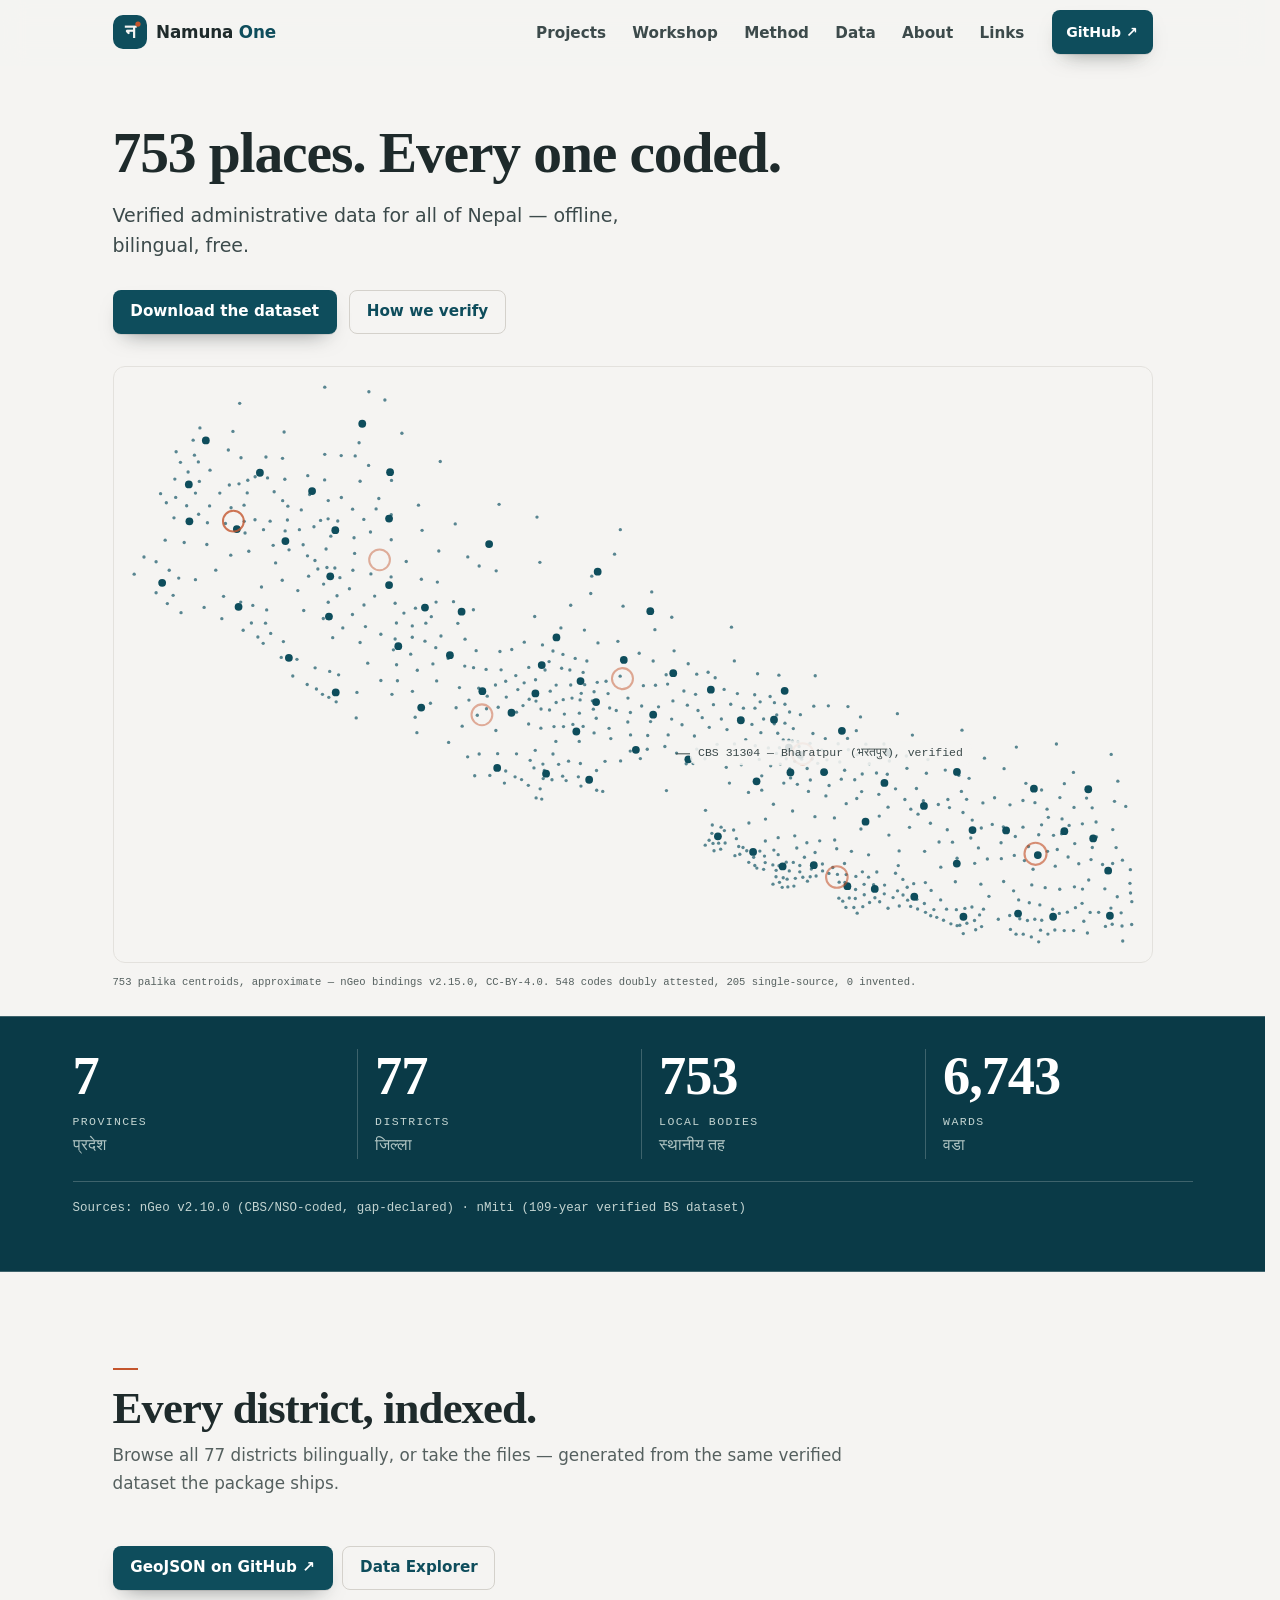
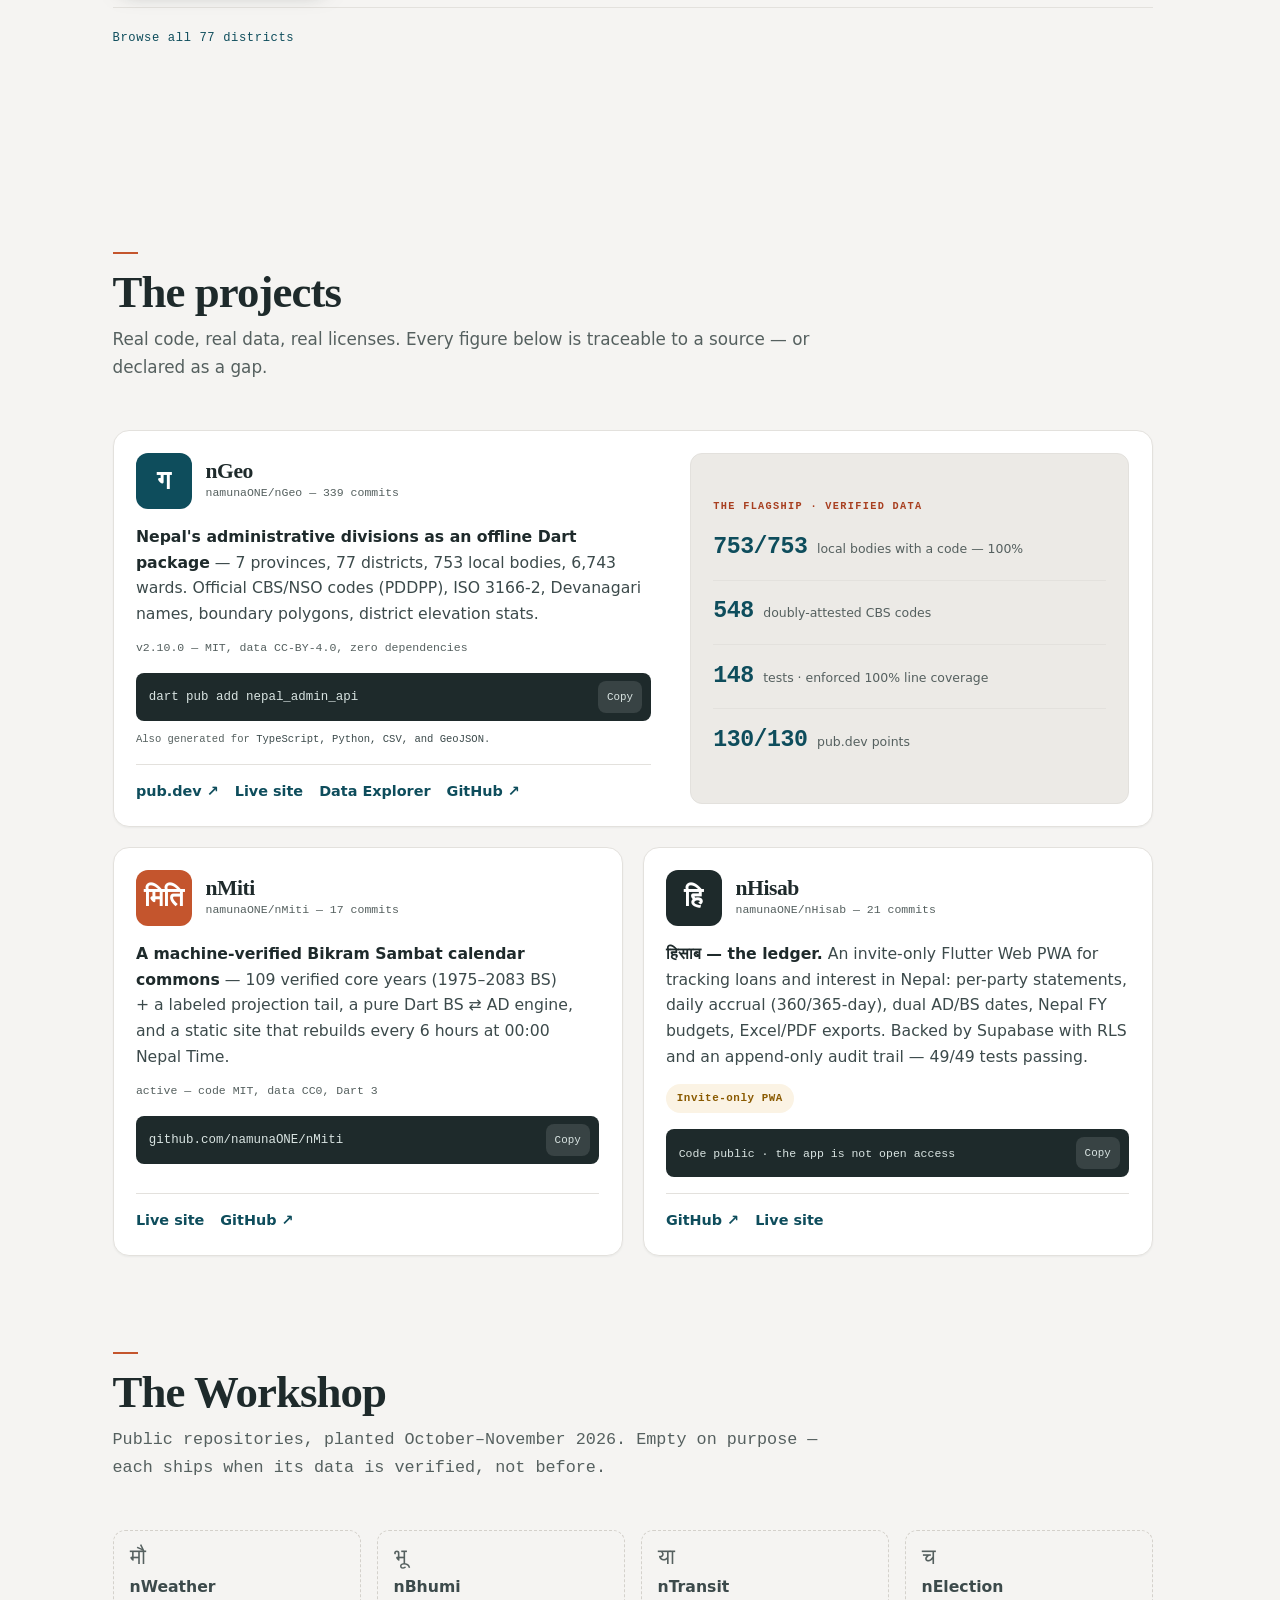
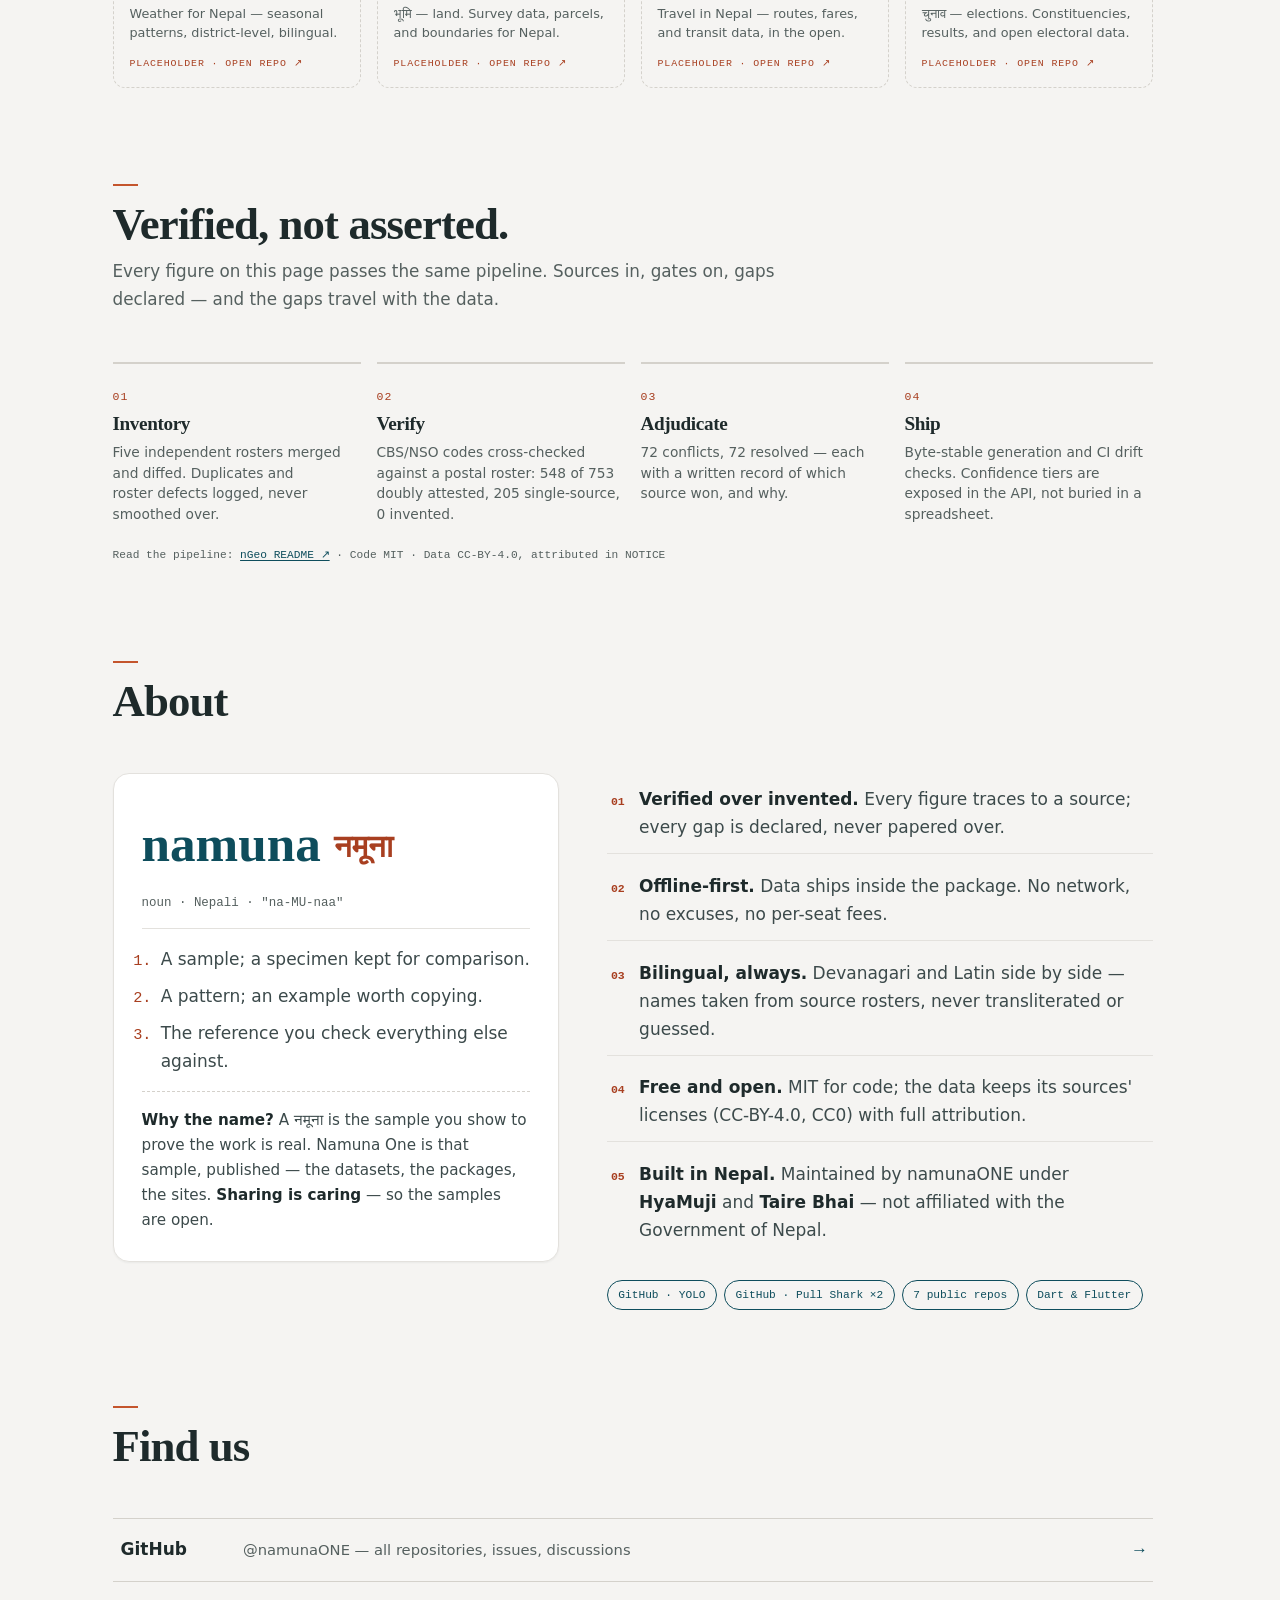
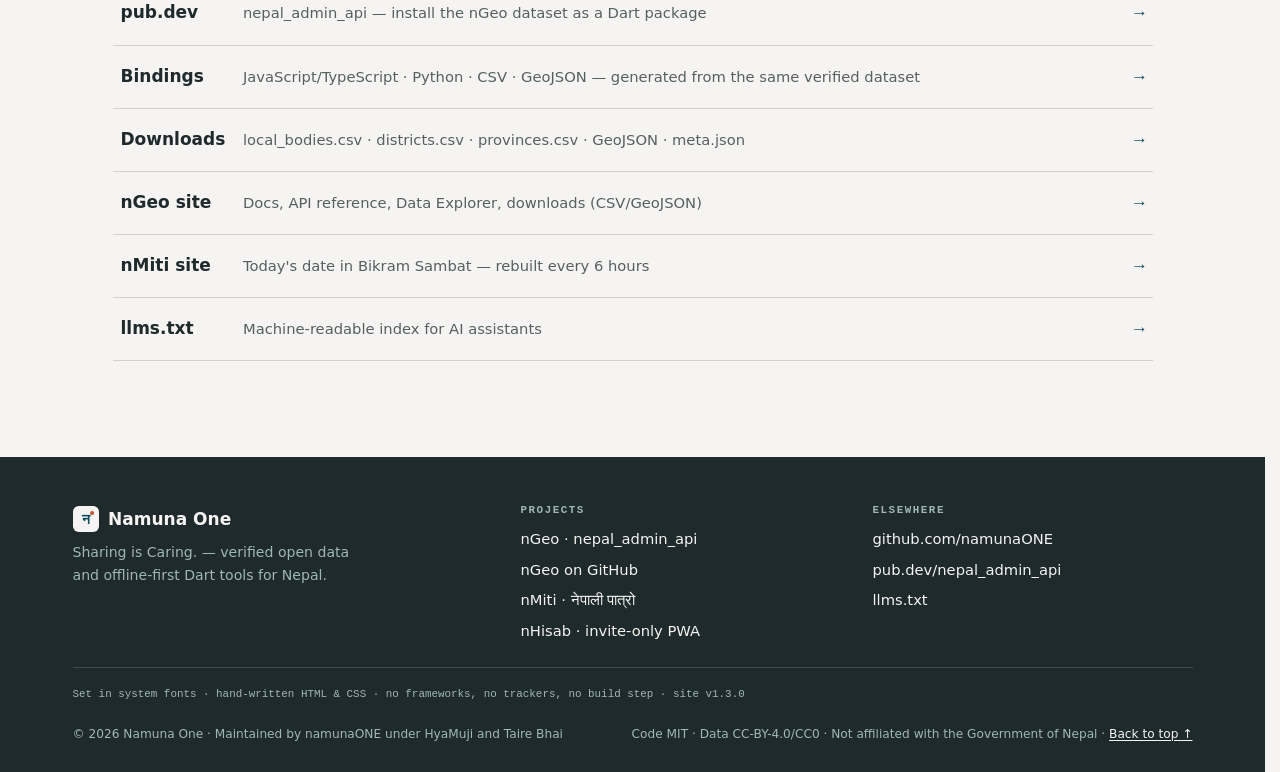
==== commit 9b079410: "Atlas-first hero: demolition pass + point-map hero with verified CBS annotation" ====
--- a/index.html
+++ b/index.html
@@ -110,6 +110,7 @@
       <li><a href="#projects">Projects</a></li>
       <li><a href="#workshop">Workshop</a></li>
       <li><a href="#method">Method</a></li>
+      <li><a href="#data">Data</a></li>
       <li><a href="#about">About</a></li>
       <li><a href="#links">Links</a></li>
     </ul>
@@ -126,6 +127,7 @@
     <a href="#projects">Projects</a>
     <a href="#workshop">The Workshop</a>
     <a href="#method">The Method</a>
+    <a href="#data">Data</a>
     <a href="#about">About</a>
     <a href="#links">Links</a>
     <a href="https://github.com/namunaONE" rel="me noopener">GitHub ↗</a>
@@ -134,50 +136,29 @@
 
 <main id="main">
 
-  <!-- ══════════ Hero ══════════ -->
+  <!-- ══════════ Hero — the point map ══════════ -->
   <section class="hero" aria-labelledby="hero-title">
     <div class="hero-copy">
-      <p class="eyebrow">नमूना · The Pattern · Est. 2026</p>
-      <h1 id="hero-title">Sharing is <span class="accent">Caring.</span></h1>
-      <p class="lede">
-        <strong>Namuna One</strong> is the home of <strong>namunaONE</strong> — verified, offline-first
-        open data and Dart tools for Nepal. Administrative divisions, a Bikram Sambat calendar
-        commons, and more — built in the open under <strong>HyaMuji</strong> and <strong>Taire&nbsp;Bhai</strong>.
-      </p>
+      <h1 id="hero-title">753 places. Every one coded.</h1>
+      <p class="lede">Verified administrative data for all of Nepal — offline, bilingual, free.</p>
       <div class="cta-row">
-        <a class="btn btn-primary" href="#projects">Explore the projects ↓</a>
-        <a class="btn btn-ghost" href="https://github.com/namunaONE" rel="me noopener">GitHub ↗</a>
+        <a class="btn btn-primary" href="#data">Download the dataset</a>
+        <a class="btn btn-ghost" href="#method">How we verify</a>
       </div>
-      <ul class="trust-row" aria-label="Principles at a glance">
-        <li>MIT licensed</li>
-        <li>CC-licensed data</li>
-        <li>Offline-first</li>
-        <li>Devanagari + Latin</li>
-        <li>Built in Nepal</li>
-      </ul>
-    </div>
-
-    <!-- The samples: नमूना = sample -->
-    <div class="hero-art" aria-hidden="true">
-      <figure class="sample-card sc-a">
-        <span class="sc-tag sc-verified">✓ CBS · Verified</span>
-        <div class="sc-big">31304</div>
-        <div class="sc-line">Bharatpur Metropolitan City</div>
-        <div class="sc-sub">Chitwan · Bagmati · भरतपुर</div>
-      </figure>
-      <figure class="sample-card sc-b">
-        <span class="sc-tag sc-bs">BS · Calendar</span>
-        <div class="sc-big" style="font-size:1.15rem">Kartik 17, 2083</div>
-        <div class="sc-line">Bikram Sambat — a verified date</div>
-        <div class="sc-sub">nMiti · 109 verified years · rolls at 00:00 NPT</div>
-      </figure>
-      <figure class="sample-card sc-c">
-        <span class="sc-tag sc-count">Coverage</span>
-        <div class="sc-big">753<span style="font-size:1rem;color:var(--muted)">/753</span></div>
-        <div class="sc-line">local bodies coded · 100%</div>
-        <div class="sc-sub">548 doubly-attested · 205 single-source</div>
-      </figure>
-    </div>
+    </div>
+
+    <figure class="hero-map">
+      <div class="hero-map-frame">
+        <img src="/assets/nepal-mark.svg?v=1.3.0" width="720" height="413"
+             alt="Point map of Nepal: 753 palika centroids, 77 district anchors and 7 province rings from the nGeo dataset. A callout marks Bharatpur, CBS code 31304, verified."
+             fetchpriority="high" decoding="async">
+        <!-- Callout projected from nGeo bindings v2.15.0, cbsCode 31304 → 54.19% / 64.88% -->
+        <span class="map-annotation" style="left: 54.19%; top: 64.88%;"><i aria-hidden="true"></i>CBS 31304 — Bharatpur (भरतपुर), verified</span>
+      </div>
+      <figcaption>
+        753 palika centroids, approximate — nGeo bindings v2.15.0, CC-BY-4.0. 548 codes doubly attested, 205 single-source, 0 invented.
+      </figcaption>
+    </figure>
   </section>
 
   <!-- ══════════ Numbers band ══════════ -->
@@ -193,28 +174,21 @@
     </div>
   </section>
 
-  <!-- ══════════ Atlas — real data, plotted ══════════ -->
-  <section class="section atlas" id="atlas" aria-labelledby="atlas-title">
-    <div class="atlas-panel reveal">
-      <div class="atlas-copy">
-        <p class="eyebrow">01 · The data</p>
-        <h2 id="atlas-title">One dataset.<br>Every district.</h2>
-        <p class="atlas-lede">Every dot below is a real coordinate from the public nGeo GeoJSON bindings — 753 local bodies, 77 district anchors, 7 province rings. Not a decorative map: the same numbers the package ships.</p>
-
-        <dl class="atlas-stats">
-          <div><dd>753</dd><dt>Palikas plotted</dt></div>
-          <div><dd>77</dd><dt>District anchors</dt></div>
-          <div><dd>7</dd><dt>Province rings</dt></div>
-        </dl>
-
-        <div class="atlas-actions">
-          <a class="btn btn-primary" href="https://github.com/namunaONE/nGeo/tree/main/bindings/geojson" rel="noopener">GeoJSON on GitHub ↗</a>
-          <a class="btn btn-ghost" href="https://namunaone.github.io/nGeo/explorer.html" rel="noopener">Data Explorer ↗</a>
-        </div>
-
-        <details class="atlas-list">
-          <summary>Browse all 77 districts</summary>
-          <p class="atlas-note">Generated from <span class="mono">districts.centroids.geojson</span> · nGeo v2.15.0 bindings · CC-BY-4.0 data</p>
+  <!-- ══════════ Data — index + downloads ══════════ -->
+  <section class="section" id="data" aria-labelledby="data-title">
+    <div class="section-head reveal">
+      <h2 id="data-title">Every district, indexed.</h2>
+      <p>Browse all 77 districts bilingually, or take the files — generated from the same verified dataset the package ships.</p>
+    </div>
+
+    <div class="data-actions">
+      <a class="btn btn-primary" href="https://github.com/namunaONE/nGeo/tree/main/bindings/geojson" rel="noopener">GeoJSON on GitHub ↗</a>
+      <a class="btn btn-ghost" href="https://namunaone.github.io/nGeo/explorer.html" rel="noopener">Data Explorer</a>
+    </div>
+
+    <details class="atlas-list">
+      <summary>Browse all 77 districts</summary>
+      <p class="atlas-note">Generated from <span class="mono">districts.centroids.geojson</span> — nGeo v2.15.0 bindings, CC-BY-4.0 data</p>
           <div class="district-groups">
             <div class="district-group">
               <h3>Koshi <span lang="ne">कोशी प्रदेश</span></h3>
@@ -330,28 +304,11 @@
             </div>
           </div>
         </details>
-      </div>
-
-      <figure class="atlas-map">
-        <div class="atlas-map-frame">
-          <img src="/assets/nepal-mark.svg?v=1.3.0" width="720" height="413"
-               alt="Point map of Nepal: 753 palika centroids, 77 district anchors and 7 province rings, plotted from the nGeo GeoJSON bindings. Centroids are approximate."
-               decoding="async">
-        </div>
-        <figcaption>
-          <span class="legend"><i class="lg-palika"></i>753 palika centroids</span>
-          <span class="legend"><i class="lg-district"></i>77 district anchors</span>
-          <span class="legend"><i class="lg-province"></i>7 province rings</span>
-          <span class="legend-note">Approximate centroids · nGeo bindings · CC-BY-4.0</span>
-        </figcaption>
-      </figure>
-    </div>
   </section>
 
   <!-- ══════════ Projects ══════════ -->
   <section class="section" id="projects" aria-labelledby="projects-title">
     <div class="section-head reveal">
-      <p class="eyebrow">02 · Portfolio</p>
       <h2 id="projects-title">The projects</h2>
       <p>Real code, real data, real licenses. Every figure below is traceable to a source — or declared as a gap.</p>
     </div>
@@ -365,26 +322,20 @@
             <div class="monogram geo" aria-hidden="true">ग</div>
             <div>
               <h3 id="proj-ngeo">nGeo</h3>
-              <div class="repo">namunaONE/nGeo · 339 commits</div>
+              <div class="repo">namunaONE/nGeo — 339 commits</div>
             </div>
           </div>
           <p class="desc"><strong>Nepal's administrative divisions as an offline Dart package</strong> — 7 provinces, 77 districts, 753 local bodies, 6,743 wards. Official CBS/NSO codes (PDDPP), ISO 3166-2, Devanagari names, boundary polygons, district elevation stats.</p>
-          <div class="pills">
-            <span class="pill pill-flagship">Flagship</span>
-            <span class="pill pill-stable">Stable · v2.10.0</span>
-            <span class="pill pill-chip">MIT</span>
-            <span class="pill pill-chip">CC-BY-4.0 data</span>
-            <span class="pill pill-chip">Zero deps</span>
-          </div>
+          <p class="meta-line">v2.10.0 — MIT, data CC-BY-4.0, zero dependencies</p>
           <div class="install">
             <code id="install-ngeo">dart pub add nepal_admin_api</code>
             <button class="copy-btn" data-copy-target="install-ngeo" aria-label="Copy install command">Copy</button>
           </div>
-          <p class="eco-line">Also generated for <span>TypeScript · Python · CSV · GeoJSON</span></p>
+          <p class="eco-line">Also generated for <span>TypeScript, Python, CSV, and GeoJSON</span>.</p>
           <div class="card-links">
             <a href="https://pub.dev/packages/nepal_admin_api" rel="noopener">pub.dev ↗</a>
-            <a href="https://namunaone.github.io/nGeo/" rel="noopener">Live site ↗</a>
-            <a href="https://namunaone.github.io/nGeo/explorer.html" rel="noopener">Data Explorer ↗</a>
+            <a href="https://namunaone.github.io/nGeo/">Live site</a>
+            <a href="https://namunaone.github.io/nGeo/explorer.html">Data Explorer</a>
             <a href="https://github.com/namunaONE/nGeo" rel="noopener">GitHub ↗</a>
           </div>
         </div>
@@ -404,22 +355,17 @@
           <div class="monogram miti" aria-hidden="true">मिति</div>
           <div>
             <h3 id="proj-nmiti">nMiti</h3>
-            <div class="repo">namunaONE/nMiti · 17 commits</div>
+            <div class="repo">namunaONE/nMiti — 17 commits</div>
           </div>
         </div>
         <p class="desc"><strong>A machine-verified Bikram Sambat calendar commons</strong> — 109 verified core years (1975–2083 BS) + a labeled projection tail, a pure Dart BS ⇄ AD engine, and a static site that rebuilds every 6 hours at 00:00 Nepal Time.</p>
-        <div class="pills">
-          <span class="pill pill-active">Active</span>
-          <span class="pill pill-chip">Code MIT</span>
-          <span class="pill pill-chip">Data CC0</span>
-          <span class="pill pill-chip">Dart 3</span>
-        </div>
+          <p class="meta-line">active — code MIT, data CC0, Dart 3</p>
         <div class="install">
           <code id="install-nmiti">github.com/namunaONE/nMiti</code>
           <button class="copy-btn" data-copy-target="install-nmiti" aria-label="Copy repository URL">Copy</button>
         </div>
         <div class="card-links">
-          <a href="https://namunaone.github.io/nMiti/" rel="noopener">Live site ↗</a>
+          <a href="https://namunaone.github.io/nMiti/">Live site</a>
           <a href="https://github.com/namunaONE/nMiti" rel="noopener">GitHub ↗</a>
         </div>
       </article>
@@ -430,14 +376,12 @@
           <div class="monogram hisab" aria-hidden="true">हि</div>
           <div>
             <h3 id="proj-nhisab">nHisab</h3>
-            <div class="repo">namunaONE/nHisab · 21 commits</div>
+            <div class="repo">namunaONE/nHisab — 21 commits</div>
           </div>
         </div>
-        <p class="desc"><strong>हिसाब — the ledger.</strong> An invite-only Flutter Web PWA for tracking loans and interest in Nepal: per-party statements, daily accrual (360/365-day), dual AD/BS dates, Nepal FY budgets, Excel/PDF exports. Backed by Supabase with RLS and an append-only audit trail.</p>
+        <p class="desc"><strong>हिसाब — the ledger.</strong> An invite-only Flutter Web PWA for tracking loans and interest in Nepal: per-party statements, daily accrual (360/365-day), dual AD/BS dates, Nepal FY budgets, Excel/PDF exports. Backed by Supabase with RLS and an append-only audit trail — 49/49 tests passing.</p>
         <div class="pills">
           <span class="pill pill-invite">Invite-only PWA</span>
-          <span class="pill pill-chip">49/49 tests</span>
-          <span class="pill pill-chip">Flutter + Supabase</span>
         </div>
         <div class="install">
           <code id="install-nhisab" style="font-size:0.72rem">Code public · the app is not open access</code>
@@ -445,7 +389,7 @@
         </div>
         <div class="card-links">
           <a href="https://github.com/namunaONE/nHisab" rel="noopener">GitHub ↗</a>
-          <a href="https://namunaone.github.io/nHisab/" rel="noopener">Live site ↗</a>
+          <a href="https://namunaone.github.io/nHisab/">Live site</a>
         </div>
       </article>
     </div>
@@ -454,7 +398,6 @@
   <!-- ══════════ The Workshop ══════════ -->
   <section class="section" id="workshop" aria-labelledby="workshop-title" style="padding-top:0">
     <div class="section-head reveal">
-      <p class="eyebrow">03 · In the workshop</p>
       <h2 id="workshop-title">The Workshop</h2>
       <p class="workshop-note">Public repositories, planted October–November 2026. Empty on purpose — each ships when its data is verified, not before.</p>
     </div>
@@ -490,7 +433,6 @@
   <!-- ══════════ Method — how the data earns trust ══════════ -->
   <section class="section method" id="method" aria-labelledby="method-title" style="padding-top:0">
     <div class="section-head reveal">
-      <p class="eyebrow">04 · The method</p>
       <h2 id="method-title">Verified, not asserted.</h2>
       <p>Every figure on this page passes the same pipeline. Sources in, gates on, gaps declared — and the gaps travel with the data.</p>
     </div>
@@ -523,8 +465,9 @@
 
   <!-- ══════════ About / Ethos ══════════ -->
   <section class="section" id="about" aria-labelledby="about-title" style="padding-top:0">
-    <p class="eyebrow">05 · About</p>
-    <h2 id="about-title" class="sr-only">About Namuna One</h2>
+    <div class="section-head reveal">
+      <h2 id="about-title">About</h2>
+    </div>
 
     <div class="about-grid">
       <aside class="dictionary" aria-label="The name, defined">
@@ -562,7 +505,6 @@
   <!-- ══════════ Links ══════════ -->
   <section class="section" id="links" aria-labelledby="links-title" style="padding-top:0">
     <div class="section-head reveal">
-      <p class="eyebrow">06 · Elsewhere</p>
       <h2 id="links-title">Find us</h2>
     </div>
     <ul class="link-list reveal">
--- a/assets/css/style.css
+++ b/assets/css/style.css
@@ -463,41 +463,18 @@
 /* ── Hero ───────────────────────────────────────────────────────────────── */
 
 .hero {
-  display: grid;
-  grid-template-columns: minmax(0, 1.05fr) minmax(0, 0.95fr);
-  align-items: center;
-  gap: clamp(2rem, 5vw, 4rem);
   max-width: var(--maxw);
   margin-inline: auto;
-  padding: clamp(2.5rem, 6vw, 4.5rem) var(--gutter) var(--section-y);
-  min-height: min(88svh, 860px);
-}
-
-.eyebrow {
-  font-family: var(--font-mono);
-  font-size: var(--text-xs);
-  letter-spacing: 0.14em;
-  text-transform: uppercase;
-  color: var(--accent-strong);
-  display: flex;
-  align-items: center;
-  gap: 0.6rem;
-  margin-bottom: 1.1rem;
-}
-.eyebrow::before {
-  content: "";
-  width: 1.6rem;
-  height: 2px;
-  background: var(--accent);
-  display: inline-block;
-}
+  padding: clamp(2rem, 5vw, 3.5rem) var(--gutter) 1.5rem;
+}
+
+.hero-copy { max-width: 62ch; }
 
 .hero h1 {
-  font-size: var(--text-hero);
+  font-size: clamp(2.4rem, 5.5vw, 3.6rem);
   font-weight: 600;
-  margin-bottom: 1.4rem;
-}
-.hero h1 .accent { color: var(--teal); }
+  margin-bottom: 1rem;
+}
 
 .lede {
   font-size: var(--text-lg);
@@ -515,113 +492,56 @@
   margin-bottom: 1.6rem;
 }
 
-.trust-row {
-  display: flex;
-  flex-wrap: wrap;
-  gap: 0.45rem;
-  list-style: none;
-  margin: 0;
-  padding: 0;
-}
-.trust-row li {
+/* ── Hero map — the signature ───────────────────────────────────────────── */
+
+.hero-map { margin: var(--space-6) 0 0; }
+.hero-map-frame {
+  position: relative;
+  border: 1px solid var(--line);
+  border-radius: var(--radius);
+  overflow: hidden;
+}
+.hero-map-frame img { display: block; width: 100%; height: auto; }
+.map-annotation {
+  position: absolute;
+  transform: translate(14px, -50%);
   font-family: var(--font-mono);
   font-size: var(--text-xs);
   color: var(--ink-soft);
-  background: var(--surface-sunken);
-  border: 1px solid var(--line);
-  border-radius: 999px;
-  padding: 0.32rem 0.72rem;
-}
-
-/* Hero art — the samples (नमूना = sample) */
-.hero-art {
-  position: relative;
-  min-height: 500px;
-}
-.hero-art::before {
-  content: "";
+  background: var(--bg);
+  background: color-mix(in srgb, var(--bg) 88%, transparent);
+  padding: 0.2rem 0.5rem;
+  border-radius: var(--radius-sm);
+  white-space: nowrap;
+}
+.map-annotation i {
   position: absolute;
-  inset: 3% 0;
-  background-image:
-    radial-gradient(var(--dot) 1px, transparent 1.3px),
-    radial-gradient(closest-side, var(--aura), transparent 72%);
-  background-size: 22px 22px, 100% 100%;
-  border-radius: 50%;
-  -webkit-mask-image: radial-gradient(closest-side, #000 30%, transparent 82%);
-  mask-image: radial-gradient(closest-side, #000 30%, transparent 82%);
-}
-.hero-art::after {
-  content: "न";
-  position: absolute;
-  right: 0;
-  top: -6%;
-  font-family: var(--font-deva);
-  font-size: clamp(9rem, 22vw, 15rem);
-  line-height: 1;
-  color: var(--teal);
-  opacity: 0.09;
-  pointer-events: none;
-  user-select: none;
-}
-
-.sample-card {
-  position: absolute;
-  background: var(--surface);
-  border: 1px solid var(--line);
-  border-radius: var(--radius);
-  box-shadow: var(--shadow-lift);
-  padding: 0.75rem 0.85rem 0.85rem;
-  width: min(212px, 52%);
-  transition: transform var(--dur) var(--ease-out), box-shadow var(--dur) var(--ease-out);
-}
-.sample-card .sc-tag {
-  display: inline-flex;
-  align-items: center;
-  gap: 0.35rem;
-  font-family: var(--font-mono);
-  font-size: 0.62rem;
-  letter-spacing: 0.12em;
-  text-transform: uppercase;
-  font-weight: 700;
-  border-radius: 999px;
-  padding: 0.22rem 0.55rem;
-  margin-bottom: 0.6rem;
-}
-.sc-verified { color: var(--good); background: var(--good-soft); }
-.sc-bs { color: var(--teal); background: var(--teal-soft); }
-.sc-count { color: var(--accent-strong); background: var(--accent-soft); }
-
-.sample-card .sc-big {
-  font-family: var(--font-mono);
-  font-size: 1.55rem;
-  font-weight: 700;
-  color: var(--ink);
-  letter-spacing: -0.02em;
-  line-height: 1.15;
-}
-.sample-card .sc-line { font-size: 0.82rem; color: var(--ink-soft); margin-top: 0.25rem; }
-.sample-card .sc-sub {
+  right: 100%;
+  top: 50%;
+  width: 14px;
+  height: 1px;
+  background: var(--ink-soft);
+}
+.hero-map figcaption {
+  margin-top: 0.7rem;
   font-family: var(--font-mono);
   font-size: 0.66rem;
   color: var(--muted);
-  margin-top: 0.5rem;
-  border-top: 1px dashed var(--line-strong);
-  padding-top: 0.45rem;
-}
-
-.sc-a { top: 0; left: 0; z-index: 2; animation: float-a 7s ease-in-out infinite alternate; }
-.sc-b { top: 33%; right: 0; z-index: 3; animation: float-b 8.5s ease-in-out infinite alternate; }
-.sc-c { bottom: 2%; left: 8%; z-index: 2; animation: float-c 6s ease-in-out infinite alternate; }
-
-@keyframes float-a { from { transform: translateY(0) rotate(-2deg); } to { transform: translateY(-14px) rotate(-2deg); } }
-@keyframes float-b { from { transform: translateY(0) rotate(1.5deg); } to { transform: translateY(12px) rotate(1.5deg); } }
-@keyframes float-c { from { transform: translateY(0) rotate(-0.5deg); } to { transform: translateY(-10px) rotate(-0.5deg); } }
+}
 
 /* ── Section scaffolding ────────────────────────────────────────────────── */
 
 .section { padding: var(--section-y) var(--gutter); max-width: var(--maxw); margin-inline: auto; }
 
 .section-head { margin-bottom: clamp(1.75rem, 4vw, 3rem); max-width: 46rem; }
+.section-head h2::before {
+  content: "";
+  display: block;
+  width: 1.6rem;
+  height: 2px;
+  background: var(--accent);
+  margin-bottom: 0.9rem;
+}
 .section-head h2 { font-size: var(--text-2xl); font-weight: 600; margin-bottom: 0.6rem; }
 .section-head p { color: var(--muted); font-size: 1.05rem; }
 
@@ -631,7 +551,7 @@
   background: var(--band-bg);
   color: var(--band-fg);
   max-width: none;
-  padding: clamp(2rem, 5vw, 3.25rem) var(--gutter);
+  padding: 2rem var(--gutter) clamp(2rem, 5vw, 3.25rem);
   border-block: 1px solid var(--band-line);
 }
 .numbers-inner { max-width: var(--maxw); margin-inline: auto; }
@@ -681,50 +601,9 @@
   font-family: var(--font-mono);
 }
 
-/* ── Atlas — the point map ─────────────────────────────────────────────── */
-
-.atlas-panel {
-  display: grid;
-  grid-template-columns: minmax(0, 0.95fr) minmax(0, 1.05fr);
-  gap: clamp(1.5rem, 4vw, 3rem);
-  align-items: center;
-  background: var(--surface);
-  border: 1px solid var(--line);
-  border-radius: var(--radius-lg);
-  padding: clamp(1.25rem, 4vw, 2.5rem);
-  box-shadow: var(--shadow);
-}
-.atlas-copy h2 { font-size: var(--text-2xl); margin-bottom: 0.75rem; }
-.atlas-lede { color: var(--ink-soft); max-width: 46ch; }
-
-.atlas-stats {
-  display: grid;
-  grid-template-columns: repeat(3, minmax(0, 1fr));
-  gap: 0.75rem;
-  margin: 1.3rem 0 1.1rem;
-}
-.atlas-stats div { border-left: 1px solid var(--line-strong); padding-left: 0.75rem; }
-.atlas-stats div:first-child { border-left: 0; padding-left: 0; }
-.atlas-stats dd {
-  margin: 0;
-  font-family: var(--font-display);
-  font-size: clamp(1.5rem, 3vw, 2rem);
-  font-weight: 600;
-  color: var(--teal);
-  line-height: 1;
-  letter-spacing: -0.02em;
-  font-variant-numeric: tabular-nums;
-}
-.atlas-stats dt {
-  margin-top: 0.35rem;
-  font-family: var(--font-mono);
-  font-size: 0.6rem;
-  letter-spacing: 0.09em;
-  text-transform: uppercase;
-  color: var(--muted);
-}
-
-.atlas-actions { display: flex; flex-wrap: wrap; gap: 0.6rem; }
+/* ── Data — index + downloads ───────────────────────────────────────────── */
+
+.data-actions { display: flex; flex-wrap: wrap; gap: 0.6rem; }
 
 .atlas-list {
   margin-top: 1.1rem;
@@ -789,32 +668,6 @@
   border-bottom: 1px solid var(--line);
 }
 .district-group li span[lang='ne'] { font-family: var(--font-deva); color: var(--muted); font-size: 0.9em; }
-
-.atlas-map { margin: 0; }
-.atlas-map-frame {
-  background-image: radial-gradient(var(--dot) 1px, transparent 1.3px);
-  background-size: 20px 20px;
-  border: 1px solid var(--line);
-  border-radius: var(--radius);
-  padding: clamp(0.5rem, 1.5vw, 0.9rem);
-}
-.atlas-map-frame img { display: block; width: 100%; height: auto; }
-.atlas-map figcaption {
-  display: flex;
-  flex-wrap: wrap;
-  gap: 0.35rem 1rem;
-  margin-top: 0.75rem;
-  font-family: var(--font-mono);
-  font-size: 0.64rem;
-  color: var(--muted);
-  align-items: center;
-}
-.legend { display: inline-flex; align-items: center; gap: 0.35rem; white-space: nowrap; }
-.legend i { width: 8px; height: 8px; border-radius: 50%; display: inline-block; }
-.lg-palika { background: var(--map-palika); }
-.lg-district { background: var(--map-district); }
-.lg-province { background: transparent; border: 1.5px solid var(--map-province); }
-.legend-note { flex-basis: 100%; }
 
 /* ── Project cards ──────────────────────────────────────────────────────── */
 
@@ -990,8 +843,13 @@
 .pill-stable { color: var(--good); background: var(--good-soft); }
 .pill-active { color: var(--teal); background: var(--teal-soft); }
 .pill-invite { color: var(--warn); background: var(--warn-soft); }
-.pill-flagship { color: var(--action-fg); background: var(--action-bg); }
 .pill-chip { color: var(--ink-soft); background: var(--surface-sunken); border-color: var(--line); font-weight: 500; }
+.meta-line {
+  font-family: var(--font-mono);
+  font-size: 0.72rem;
+  color: var(--muted);
+  margin: -0.2rem 0 1rem;
+}
 
 .install {
   display: flex;
@@ -1170,7 +1028,7 @@
 .principles { list-style: none; margin: 0 0 1.5rem; padding: 0; display: grid; gap: 0.35rem; }
 .principle {
   display: grid;
-  grid-template-columns: auto 1fr;
+  grid-template-columns: minmax(0, auto) 1fr;
   gap: 0.9rem;
   align-items: baseline;
   padding: 0.75rem 0.25rem;
@@ -1279,20 +1137,11 @@
 .error-page h1 { font-size: clamp(2rem, 6vw, 3.2rem); margin: 1rem 0 0.75rem; }
 .error-page p { color: var(--muted); max-width: 44ch; margin-bottom: 1.5rem; }
 
-/* ── Motion — entrance + scroll-driven reveals ──────────────────────────── */
+/* ── Motion — scroll-driven reveals ─────────────────────────────────────── */
 
 @media (prefers-reduced-motion: no-preference) {
-  .hero-copy > * { animation: hero-rise 0.65s var(--ease-out) both; }
-  .hero-copy > *:nth-child(1) { animation-delay: 0.02s; }
-  .hero-copy > *:nth-child(2) { animation-delay: 0.08s; }
-  .hero-copy > *:nth-child(3) { animation-delay: 0.16s; }
-  .hero-copy > *:nth-child(4) { animation-delay: 0.24s; }
-  .hero-copy > *:nth-child(5) { animation-delay: 0.32s; }
-
-  @keyframes hero-rise {
-    from { opacity: 0; translate: 0 14px; }
-    to { opacity: 1; translate: 0 0; }
-  }
+  /* Hero copy: no entrance animation — Lighthouse-safe, and restraint reads
+     premium. The map itself is the entrance. */
 
   /* Pure-CSS scroll reveals where supported; static elsewhere.
      Animates `translate`, not `transform`, so hover lifts keep working. */
@@ -1310,23 +1159,14 @@
 
   /* Scroll-linked hero depth — compositor-only translate, no JS. */
   @supports (animation-timeline: scroll()) {
-    .hero-art {
+    .hero-map {
       animation: hero-drift linear both;
-      animation-timeline: scroll(root block);
-      animation-range: 0 90vh;
-    }
-    .hero-art::after {
-      animation: mark-drift linear both;
       animation-timeline: scroll(root block);
       animation-range: 0 90vh;
     }
     @keyframes hero-drift {
       from { translate: 0 0; }
-      to { translate: 0 -44px; }
-    }
-    @keyframes mark-drift {
-      from { translate: 0 0; }
-      to { translate: 0 26px; }
+      to { translate: 0 -20px; }
     }
   }
 }
@@ -1334,41 +1174,45 @@
 /* ── Responsive ─────────────────────────────────────────────────────────── */
 
 @media (max-width: 1000px) {
-  .cards { grid-template-columns: 1fr; }
-  .card--feature { grid-template-columns: 1fr; }
+  .cards { grid-template-columns: minmax(0, 1fr); }
+  .card--feature { grid-template-columns: minmax(0, 1fr); }
   .workshop-grid { grid-template-columns: repeat(2, minmax(0, 1fr)); }
   .numbers-grid { grid-template-columns: repeat(2, minmax(0, 1fr)); gap: 1.25rem; }
   .stat { border-left: 0; padding-left: 0; }
-  .about-grid { grid-template-columns: 1fr; }
+  .about-grid { grid-template-columns: minmax(0, 1fr); }
   .dictionary { position: static; }
-  .atlas-panel { grid-template-columns: 1fr; }
   .method-steps { grid-template-columns: repeat(2, minmax(0, 1fr)); }
 }
 
 @media (max-width: 760px) {
   .nav-links, .btn-nav { display: none; }
   .nav-toggle { display: flex; }
-  .hero { grid-template-columns: 1fr; min-height: auto; padding-top: 2rem; }
-  .hero-art { min-height: 340px; order: -1; }
-  .sample-card { width: min(210px, 62%); }
-  .sc-b { top: 30%; }
-  .cards { grid-template-columns: 1fr; }
-  .workshop-grid { grid-template-columns: 1fr 1fr; }
-  .footer-grid { grid-template-columns: 1fr; }
+  .hero { padding-top: 1.5rem; }
+  .cards { grid-template-columns: minmax(0, 1fr); }
+  .workshop-grid { grid-template-columns: minmax(0, 1fr) minmax(0, 1fr); }
+  .footer-grid { grid-template-columns: minmax(0, 1fr); }
   .link-desc { display: none; }
-  .district-groups { grid-template-columns: 1fr; }
+  .district-groups { grid-template-columns: minmax(0, 1fr); }
   .atlas-stats { gap: 0.5rem; }
 }
 
 @media (max-width: 420px) {
-  .workshop-grid { grid-template-columns: 1fr; }
+  .workshop-grid { grid-template-columns: minmax(0, 1fr); }
   .trust-row li { font-size: 0.66rem; }
   .district-group ul { columns: 1; }
   .atlas-stats dd { font-size: 1.4rem; }
 }
 
 @media (max-width: 560px) {
-  .method-steps { grid-template-columns: 1fr; }
+  .method-steps { grid-template-columns: minmax(0, 1fr); }
+  .map-annotation { transform: translate(-50%, calc(-100% - 8px)); }
+  .map-annotation i {
+    right: auto;
+    left: 50%;
+    top: 100%;
+    width: 1px;
+    height: 8px;
+  }
 }
 
 /* ── 4 · Adaptations ────────────────────────────────────────────────────── */
@@ -1405,7 +1249,7 @@
   .site-footer { background: Canvas; color: CanvasText; border-top: 1px solid CanvasText; }
   .footer-grid h4, .footer-tag, .footer-bottom { color: CanvasText; }
   .pill, .chip, .trust-row li { border: 1px solid CanvasText; }
-  .sample-card { border: 1px solid CanvasText; box-shadow: none; }
+  .link-row { border: 1px solid CanvasText; }
 }
 
 @media print {
@@ -1427,7 +1271,7 @@
     translate: none !important;
   }
 
-  .site-header, .mobile-menu, .cta-row, .hero-art, .skip-link,
+  .site-header, .mobile-menu, .cta-row, .skip-link,
   .site-footer nav, .numbers, .install .copy-btn, .badge-row,
   .card::before, .card::after { display: none !important; }
 
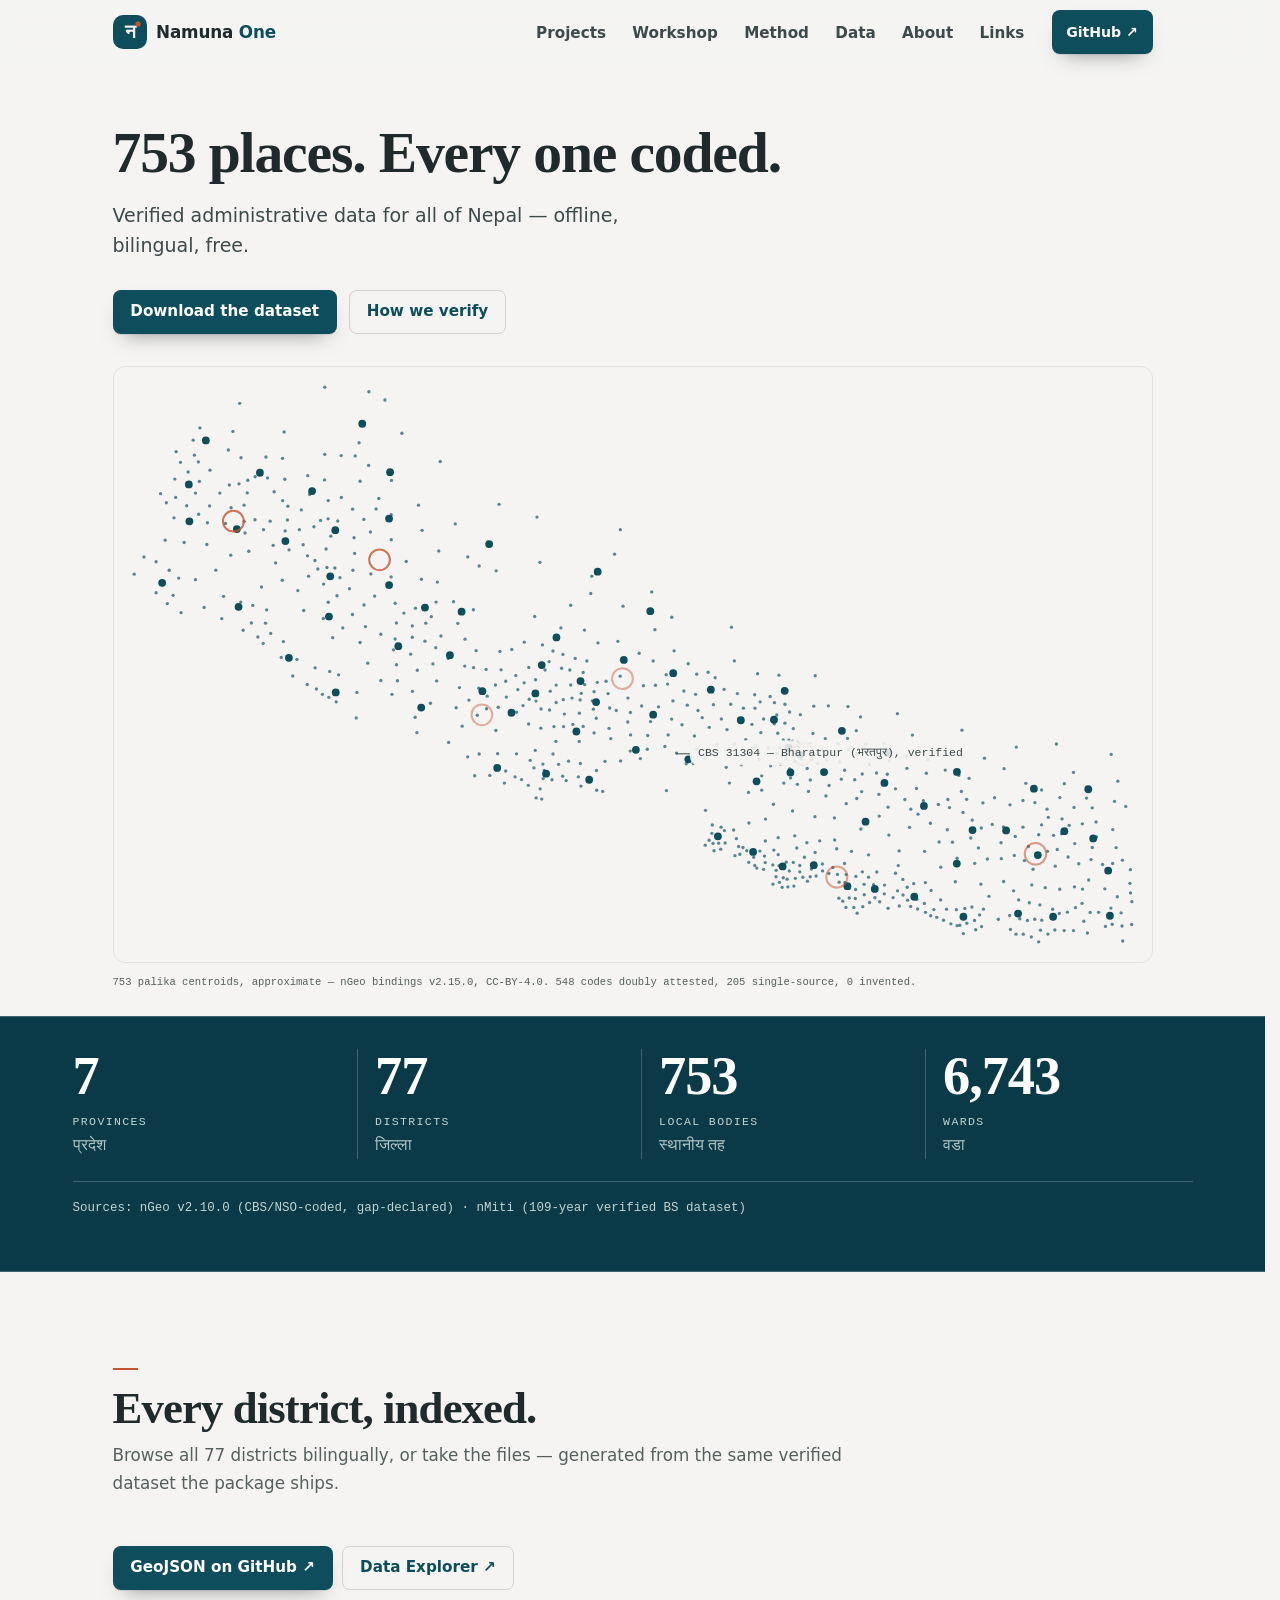
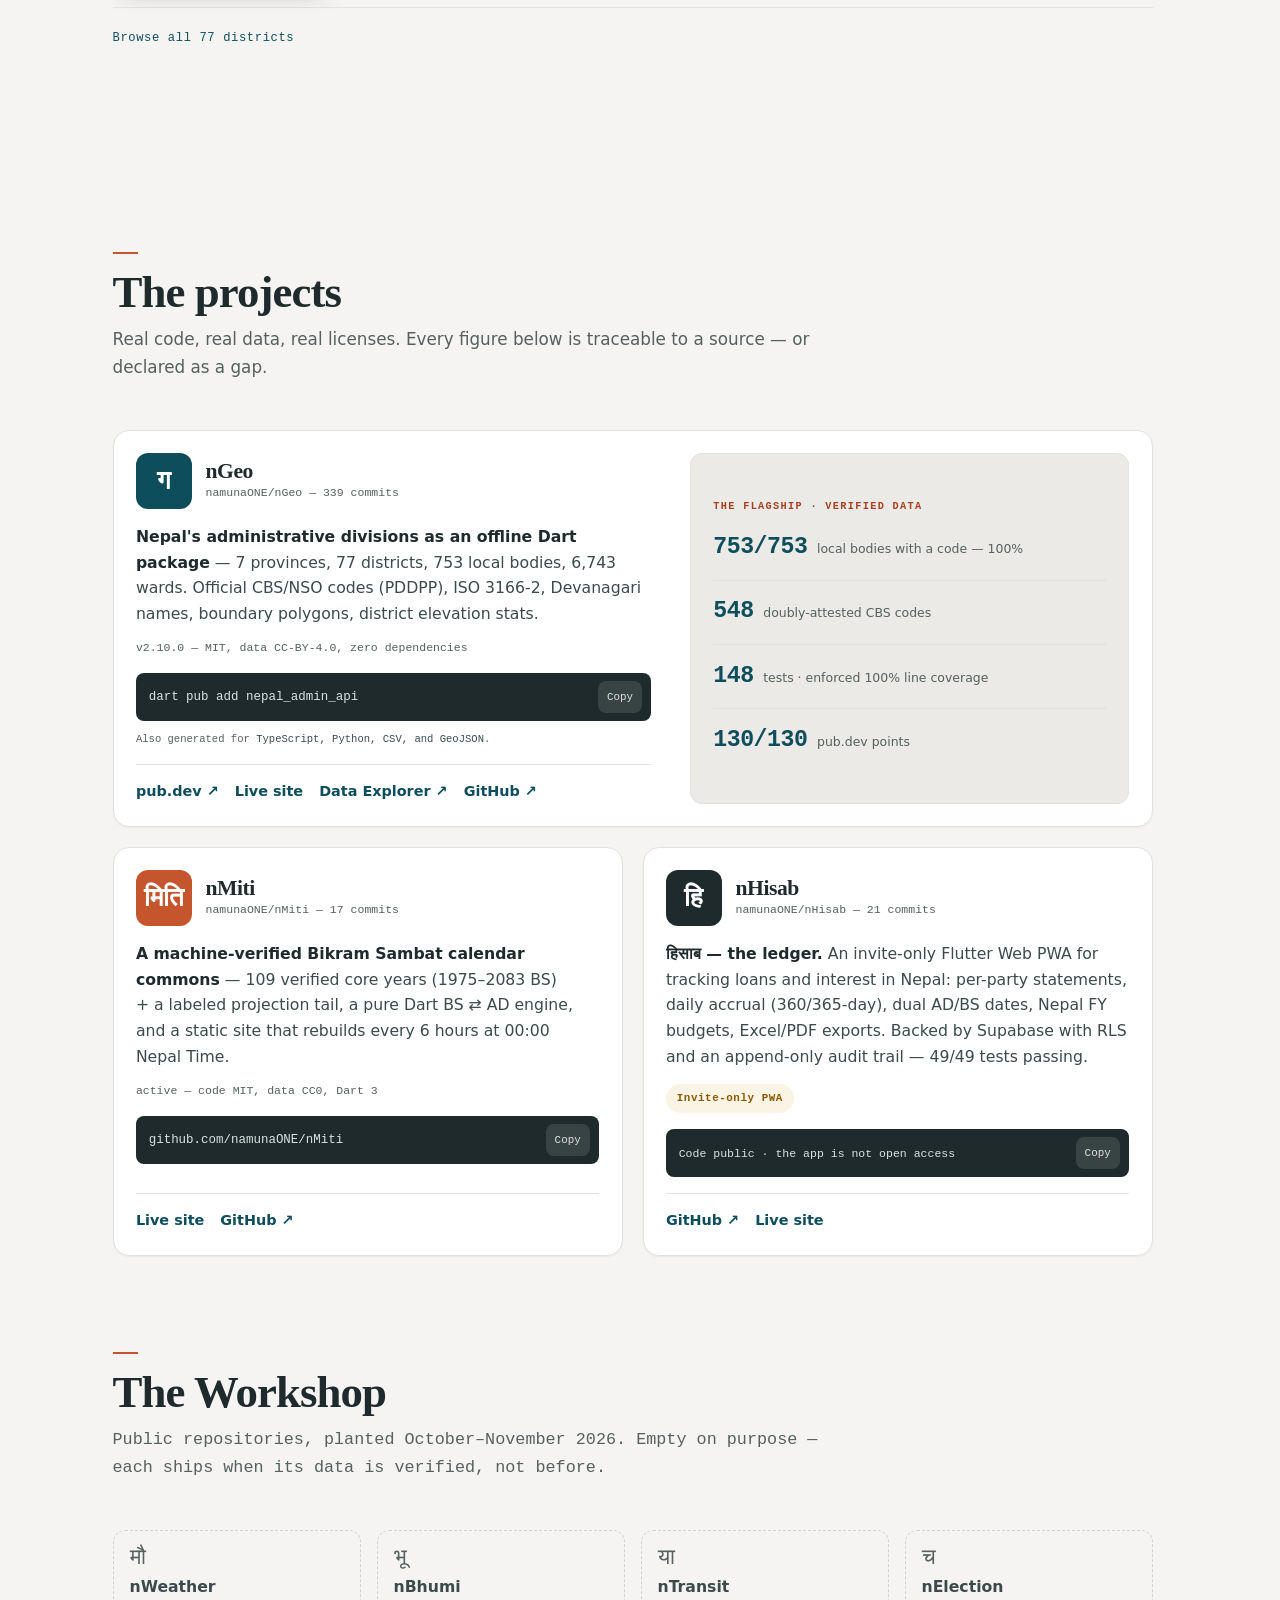
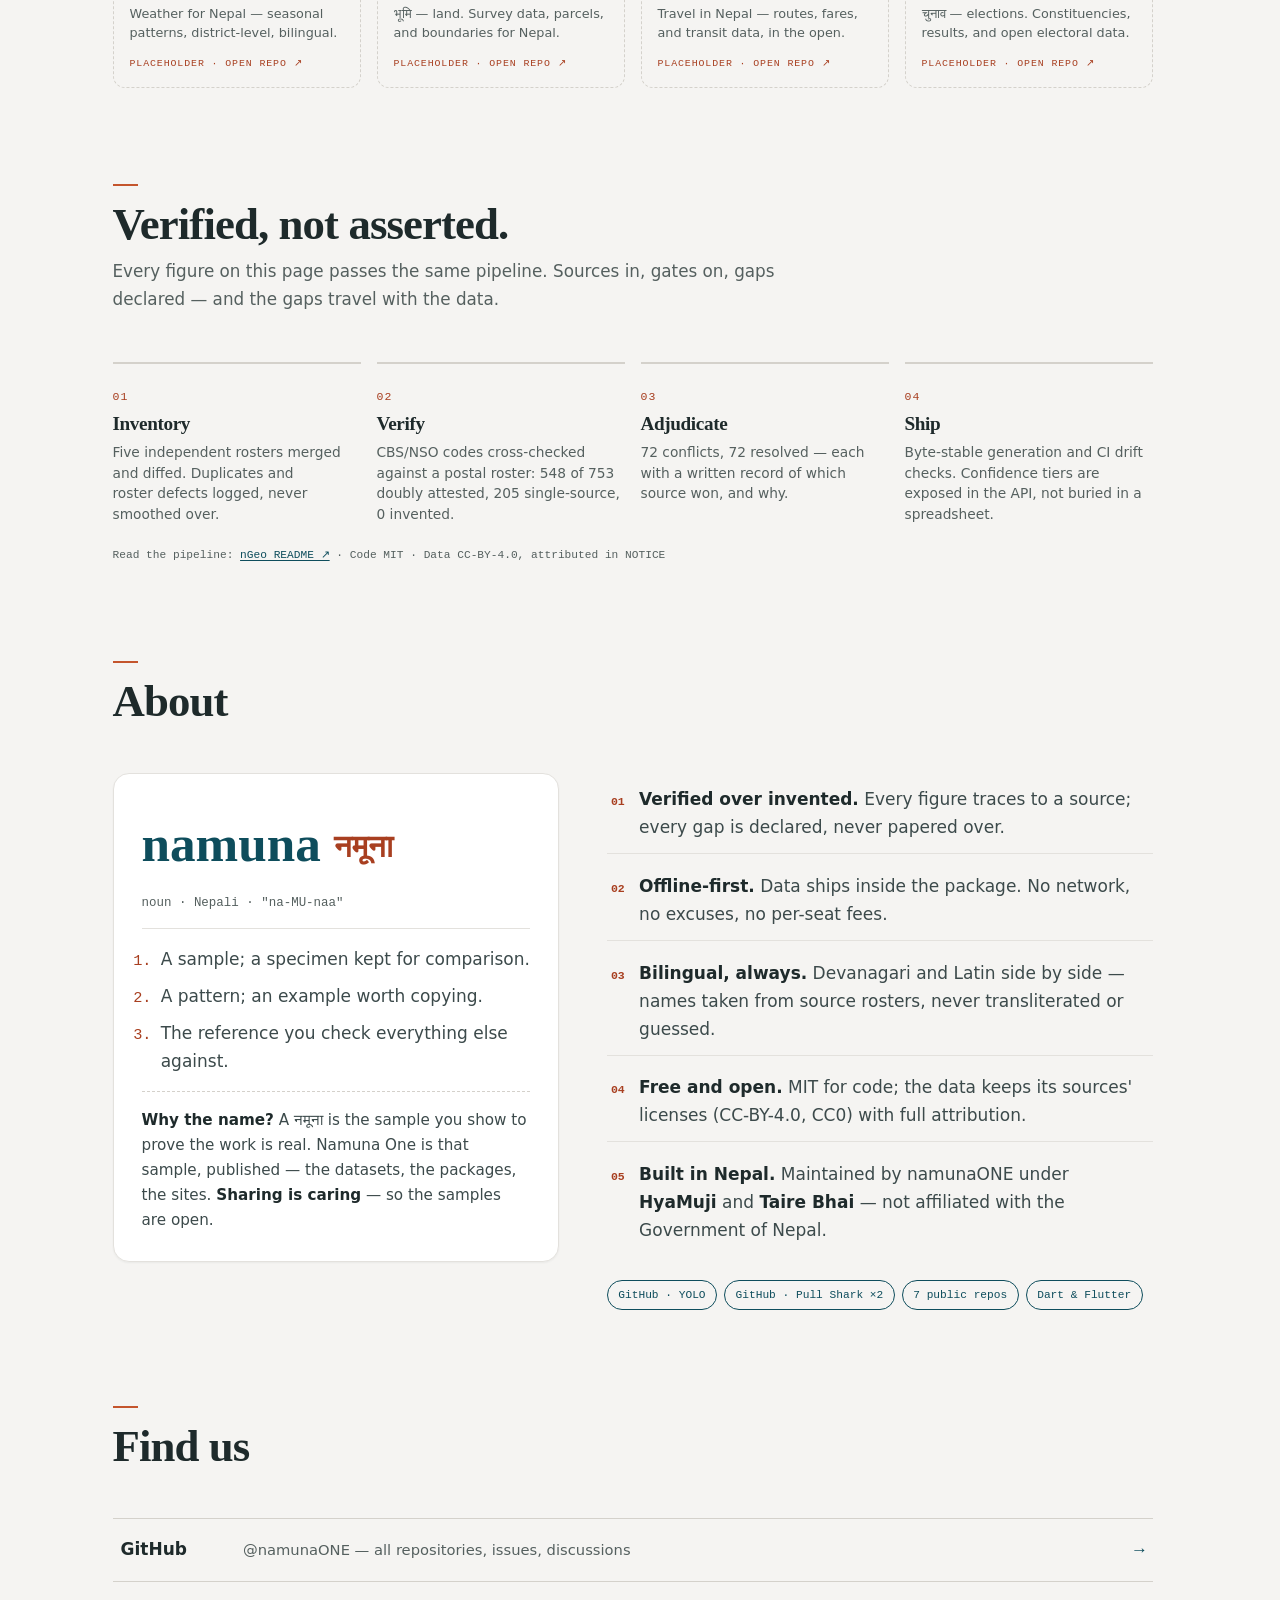
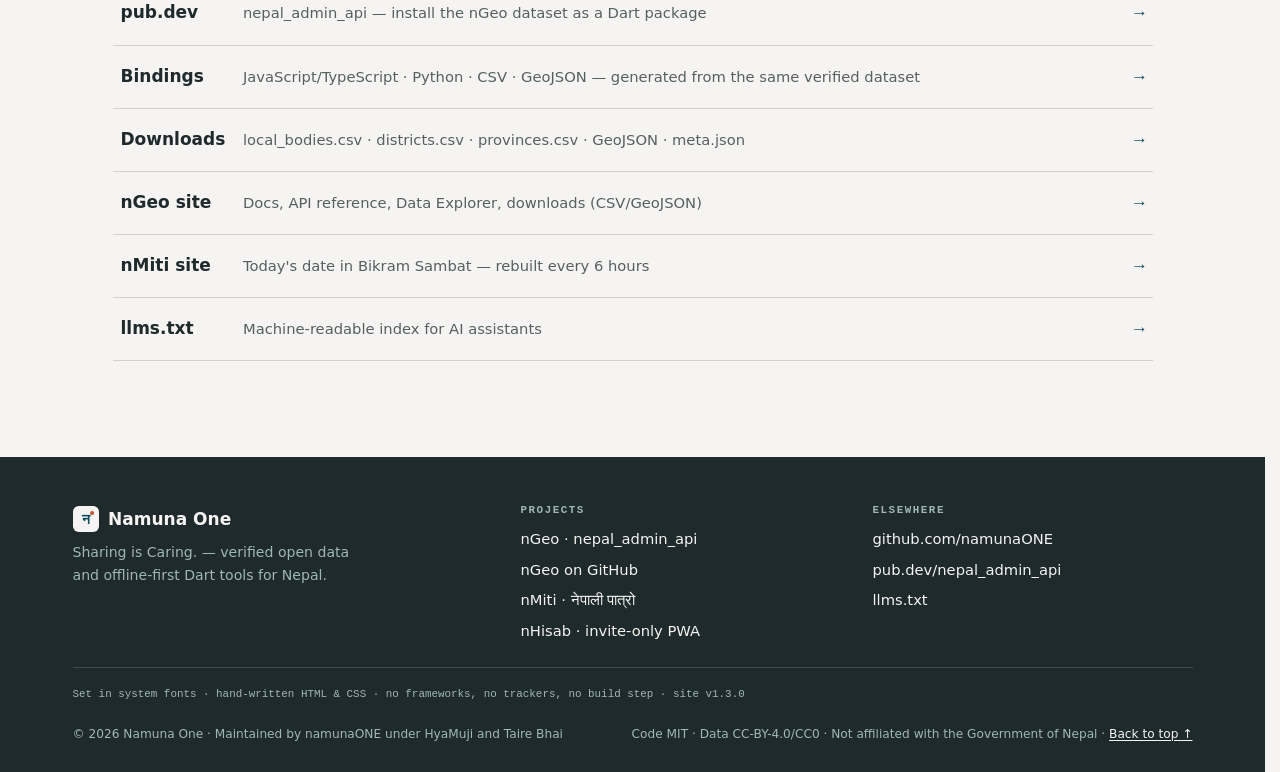
==== commit 66f83e9c: "Guardian v1.1: live verification (links A20 + figure drift A19) + CI gate + dead explorer link fixed" ====
--- a/index.html
+++ b/index.html
@@ -183,7 +183,7 @@
 
     <div class="data-actions">
       <a class="btn btn-primary" href="https://github.com/namunaONE/nGeo/tree/main/bindings/geojson" rel="noopener">GeoJSON on GitHub ↗</a>
-      <a class="btn btn-ghost" href="https://namunaone.github.io/nGeo/explorer.html" rel="noopener">Data Explorer</a>
+      <a class="btn btn-ghost" href="https://github.com/namunaONE/nGeo/blob/main/docs/explorer.html" rel="noopener">Data Explorer ↗</a>
     </div>
 
     <details class="atlas-list">
@@ -335,7 +335,7 @@
           <div class="card-links">
             <a href="https://pub.dev/packages/nepal_admin_api" rel="noopener">pub.dev ↗</a>
             <a href="https://namunaone.github.io/nGeo/">Live site</a>
-            <a href="https://namunaone.github.io/nGeo/explorer.html">Data Explorer</a>
+            <a href="https://github.com/namunaONE/nGeo/blob/main/docs/explorer.html" rel="noopener">Data Explorer ↗</a>
             <a href="https://github.com/namunaONE/nGeo" rel="noopener">GitHub ↗</a>
           </div>
         </div>
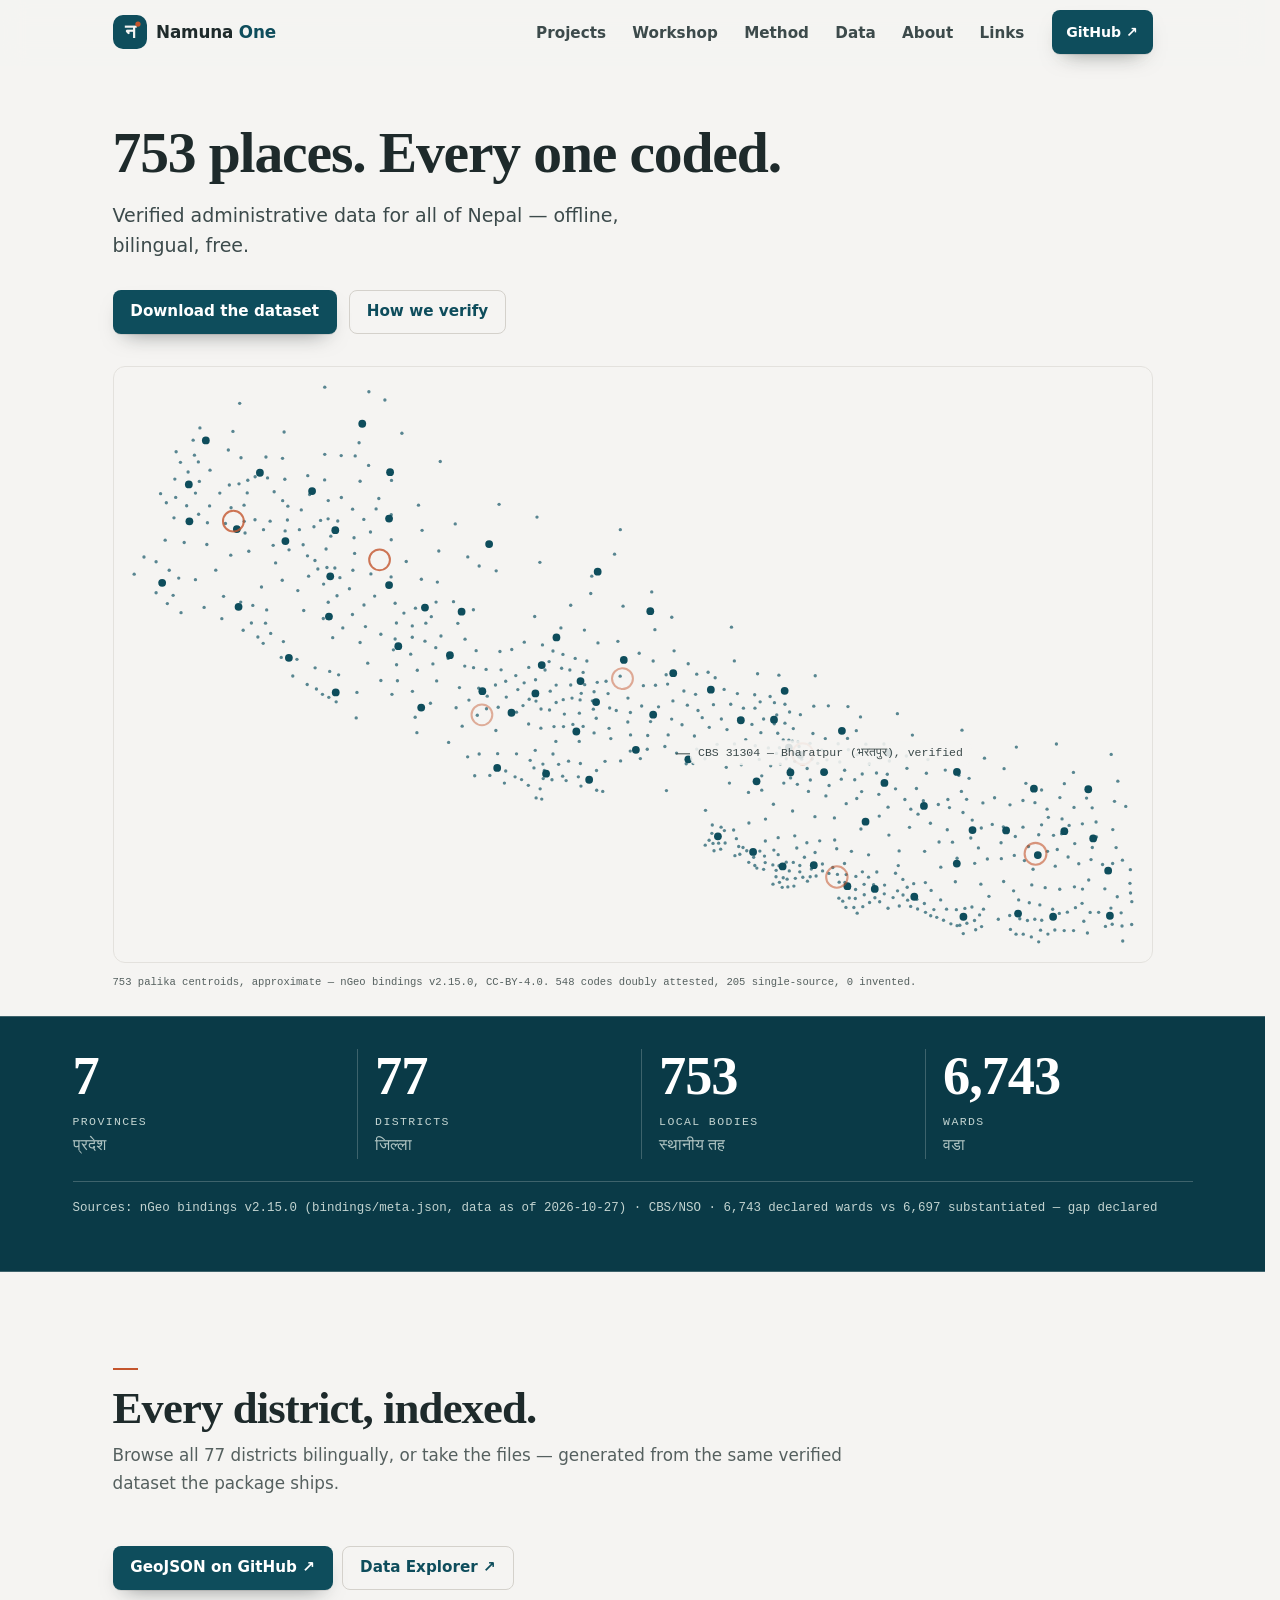
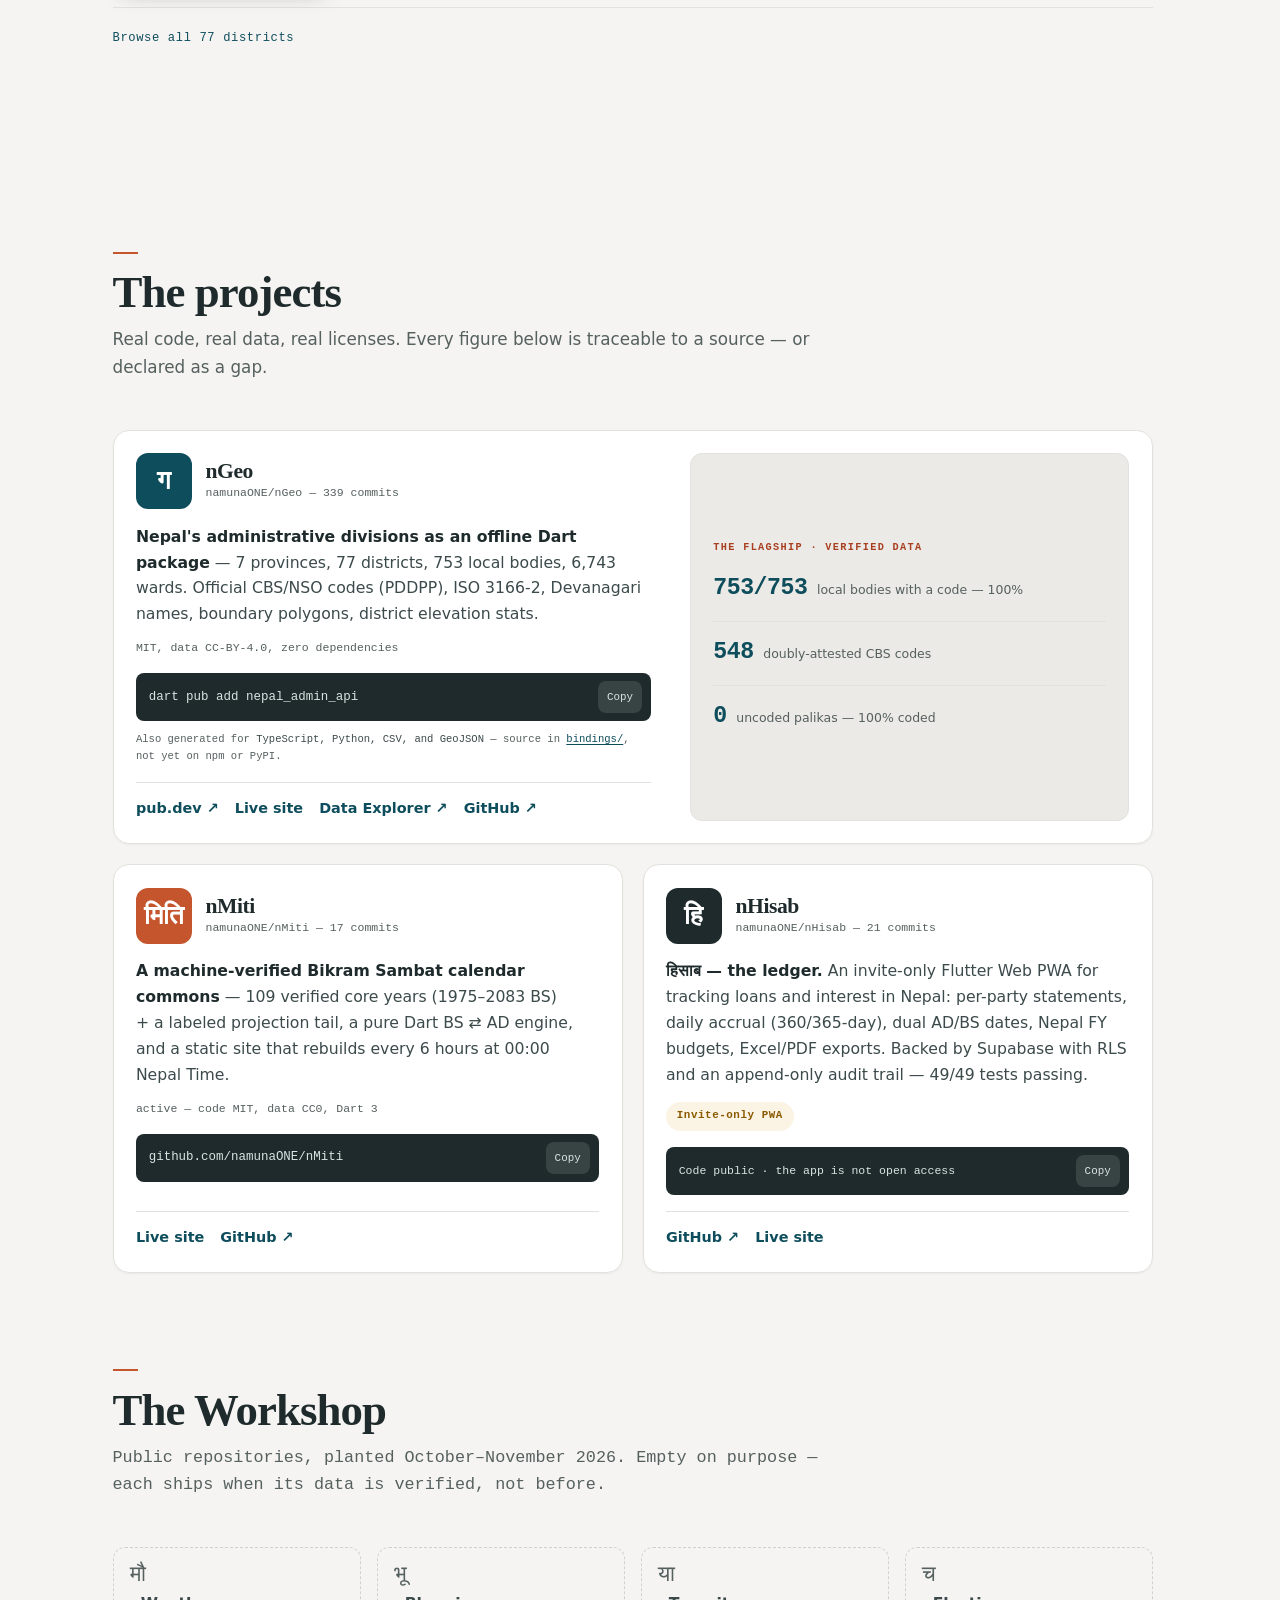
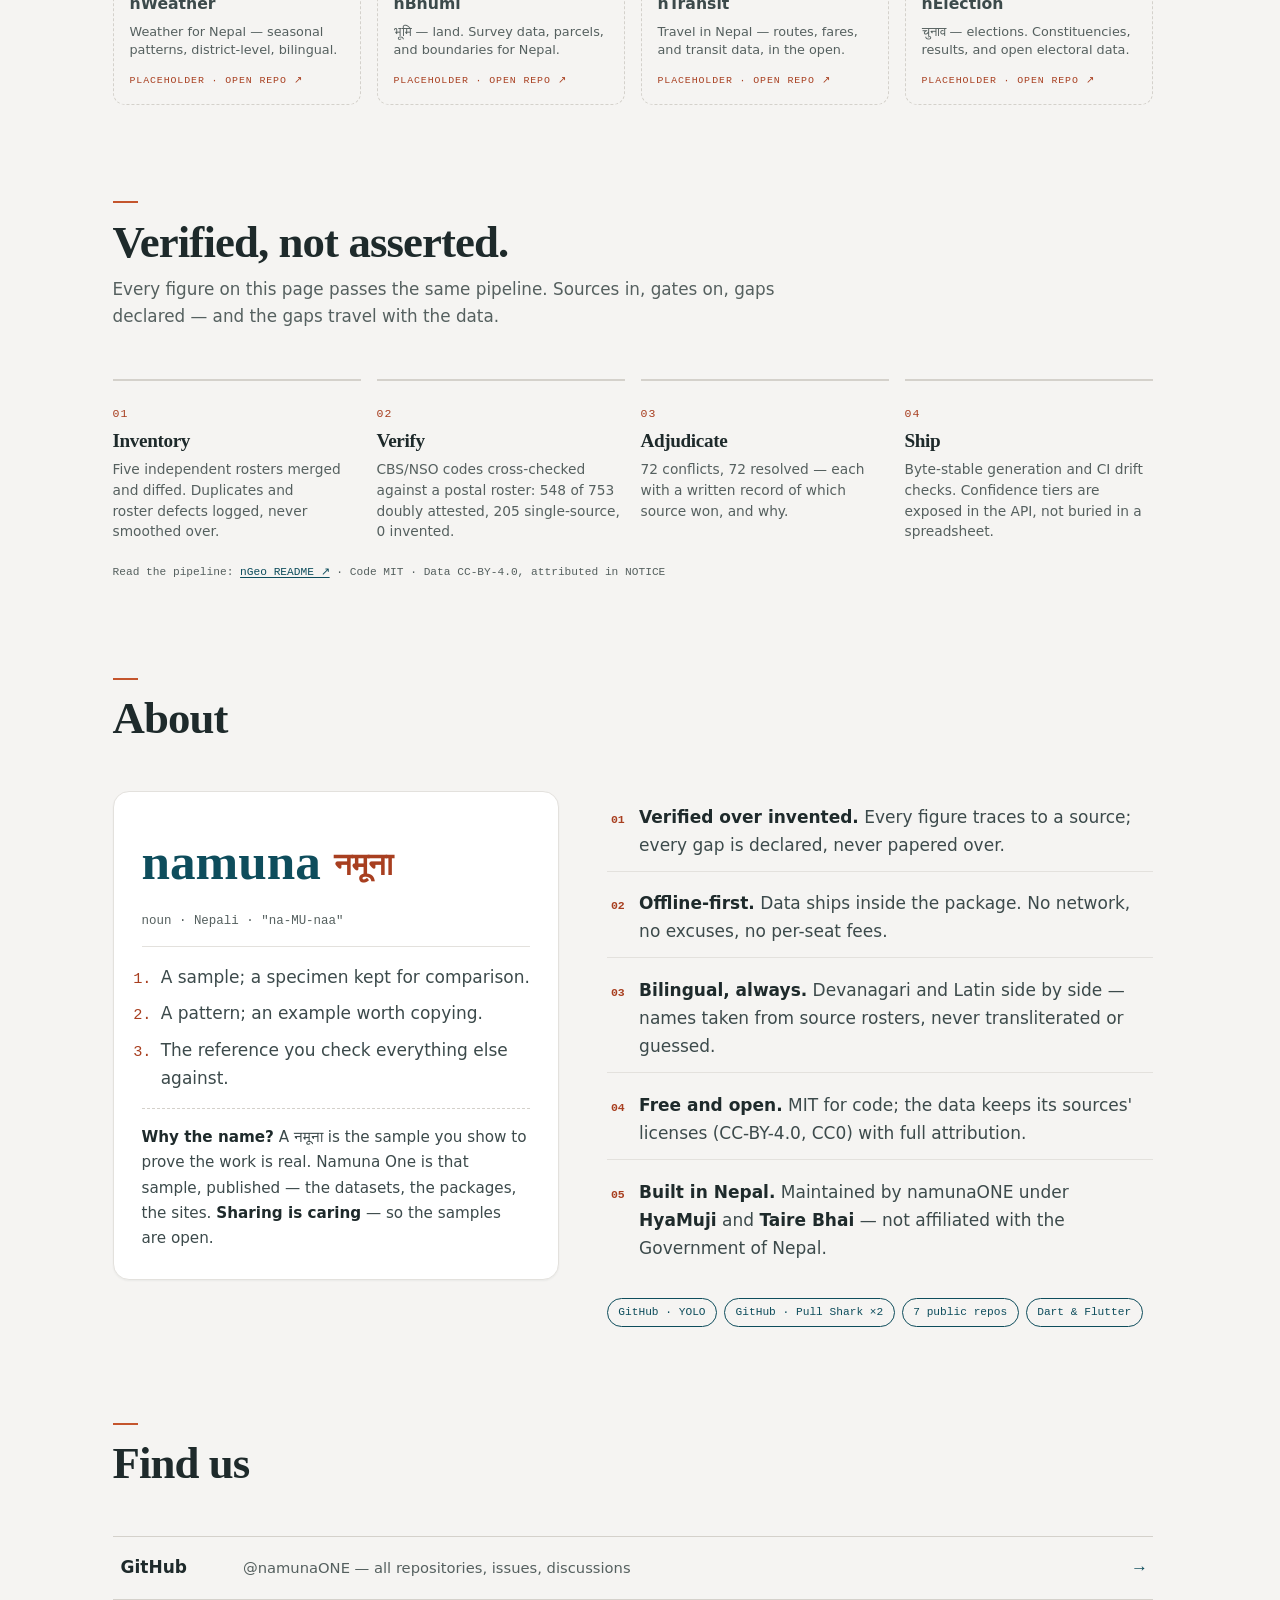
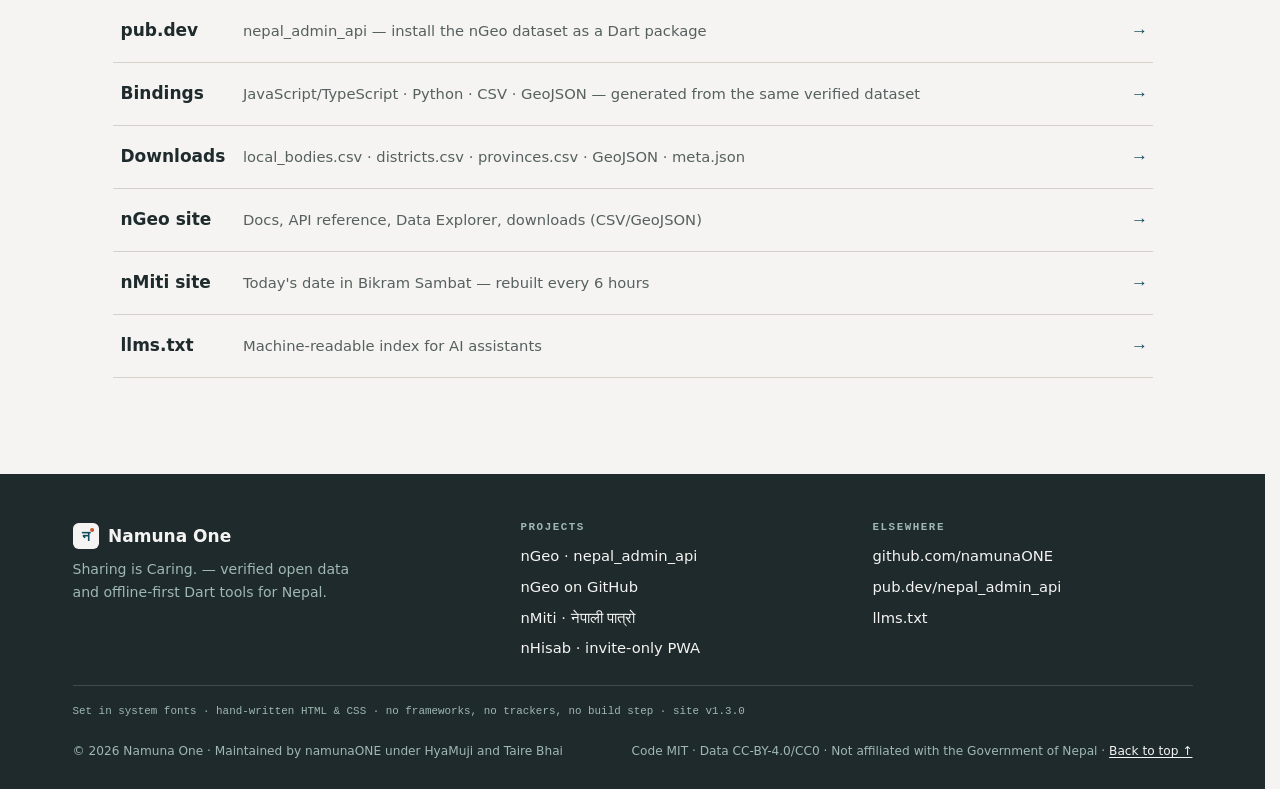
==== commit 0b030d2f: "P4: run 5 Guardian evals, fix stale figures, commit eval results" ====
--- a/index.html
+++ b/index.html
@@ -170,7 +170,7 @@
         <div class="stat"><div class="stat-num">753</div><div class="stat-label">Local bodies</div><div class="stat-ne deva" lang="ne">स्थानीय तह</div></div>
         <div class="stat"><div class="stat-num">6,743</div><div class="stat-label">Wards</div><div class="stat-ne deva" lang="ne">वडा</div></div>
       </div>
-      <p class="numbers-caption">Sources: nGeo v2.10.0 (CBS/NSO-coded, gap-declared) · nMiti (109-year verified BS dataset)</p>
+      <p class="numbers-caption">Sources: nGeo bindings v2.15.0 (bindings/meta.json, data as of 2026-10-27) · CBS/NSO · 6,743 declared wards vs 6,697 substantiated — gap declared</p>
     </div>
   </section>
 
@@ -326,12 +326,12 @@
             </div>
           </div>
           <p class="desc"><strong>Nepal's administrative divisions as an offline Dart package</strong> — 7 provinces, 77 districts, 753 local bodies, 6,743 wards. Official CBS/NSO codes (PDDPP), ISO 3166-2, Devanagari names, boundary polygons, district elevation stats.</p>
-          <p class="meta-line">v2.10.0 — MIT, data CC-BY-4.0, zero dependencies</p>
+          <p class="meta-line">MIT, data CC-BY-4.0, zero dependencies</p>
           <div class="install">
             <code id="install-ngeo">dart pub add nepal_admin_api</code>
             <button class="copy-btn" data-copy-target="install-ngeo" aria-label="Copy install command">Copy</button>
           </div>
-          <p class="eco-line">Also generated for <span>TypeScript, Python, CSV, and GeoJSON</span>.</p>
+          <p class="eco-line">Also generated for <span>TypeScript, Python, CSV, and GeoJSON</span> — source in <a href="https://github.com/namunaONE/nGeo/tree/main/bindings" rel="noopener">bindings/</a>, not yet on npm or PyPI.</p>
           <div class="card-links">
             <a href="https://pub.dev/packages/nepal_admin_api" rel="noopener">pub.dev ↗</a>
             <a href="https://namunaone.github.io/nGeo/">Live site</a>
@@ -344,8 +344,7 @@
           <span class="f-label">The flagship · verified data</span>
           <div class="f-stat"><span class="f-num">753/753</span><span class="f-cap">local bodies with a code — 100%</span></div>
           <div class="f-stat"><span class="f-num">548</span><span class="f-cap">doubly-attested CBS codes</span></div>
-          <div class="f-stat"><span class="f-num">148</span><span class="f-cap">tests · enforced 100% line coverage</span></div>
-          <div class="f-stat"><span class="f-num">130/130</span><span class="f-cap">pub.dev points</span></div>
+          <div class="f-stat"><span class="f-num">0</span><span class="f-cap">uncoded palikas — 100% coded</span></div>
         </aside>
       </article>
 
--- a/assets/css/style.css
+++ b/assets/css/style.css
@@ -1,5 +1,5 @@
 /* =========================================================================
-   NAMUNA ONE — DESIGN SYSTEM v1.1
+   NAMUNA ONE — DESIGN SYSTEM v1.3
    Stone + Deep Teal · terracotta accent
 
    Layers:
@@ -1193,14 +1193,11 @@
   .footer-grid { grid-template-columns: minmax(0, 1fr); }
   .link-desc { display: none; }
   .district-groups { grid-template-columns: minmax(0, 1fr); }
-  .atlas-stats { gap: 0.5rem; }
 }
 
 @media (max-width: 420px) {
   .workshop-grid { grid-template-columns: minmax(0, 1fr); }
-  .trust-row li { font-size: 0.66rem; }
   .district-group ul { columns: 1; }
-  .atlas-stats dd { font-size: 1.4rem; }
 }
 
 @media (max-width: 560px) {
@@ -1248,7 +1245,7 @@
   .stat-num, .stat-label, .numbers-caption { color: CanvasText; }
   .site-footer { background: Canvas; color: CanvasText; border-top: 1px solid CanvasText; }
   .footer-grid h4, .footer-tag, .footer-bottom { color: CanvasText; }
-  .pill, .chip, .trust-row li { border: 1px solid CanvasText; }
+  .pill, .chip { border: 1px solid CanvasText; }
   .link-row { border: 1px solid CanvasText; }
 }
 
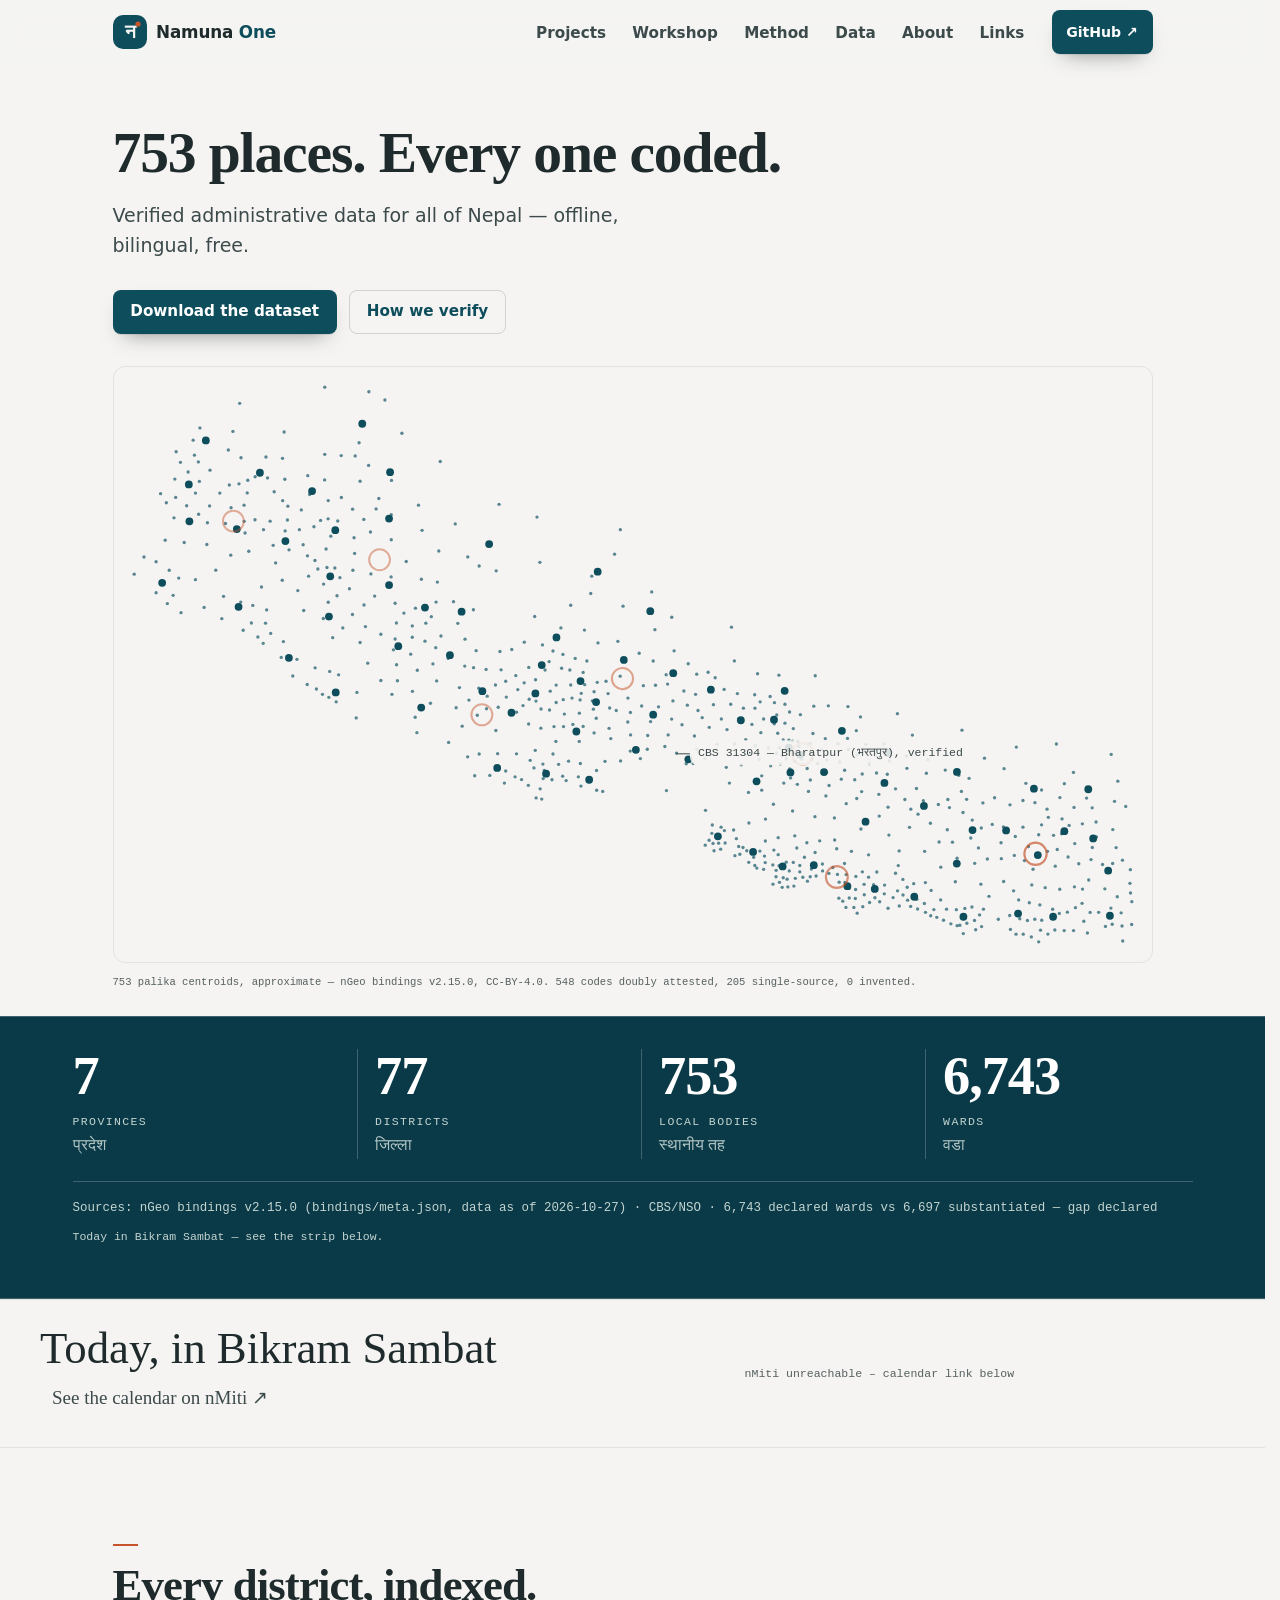
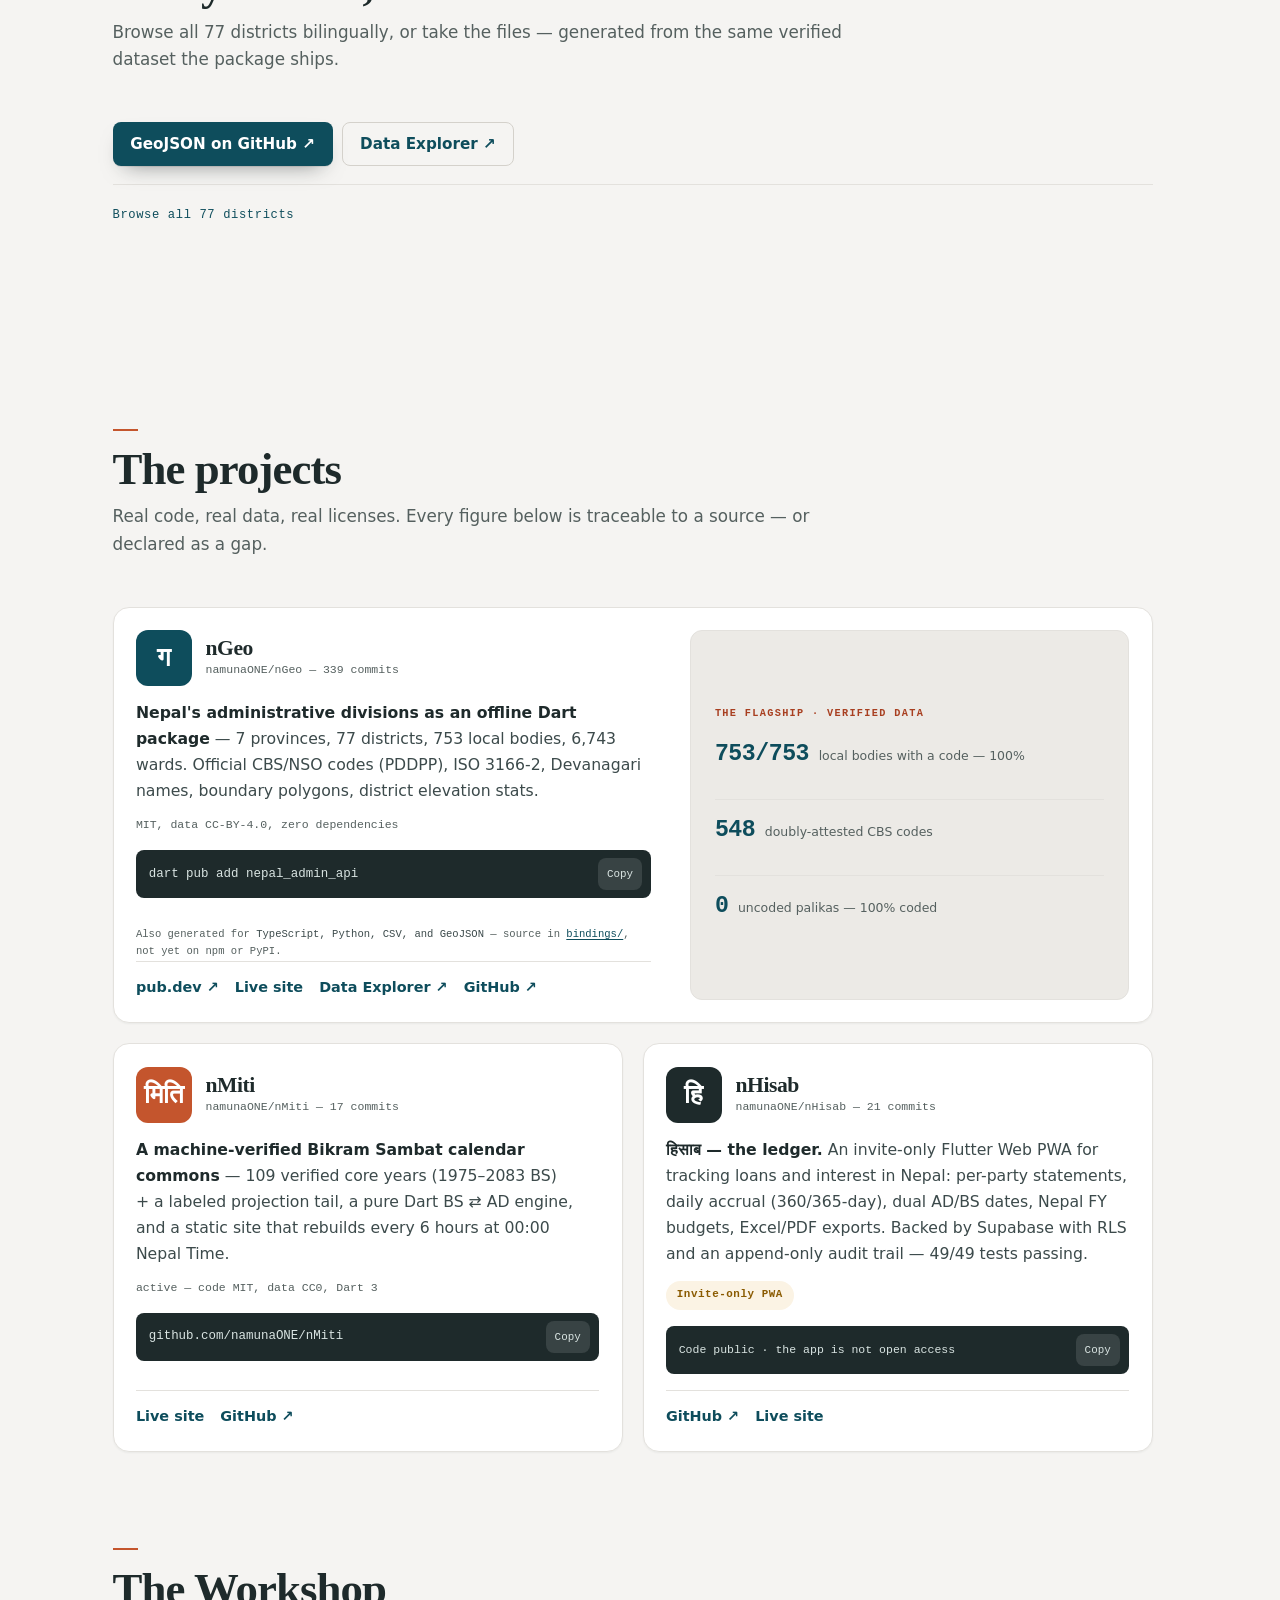
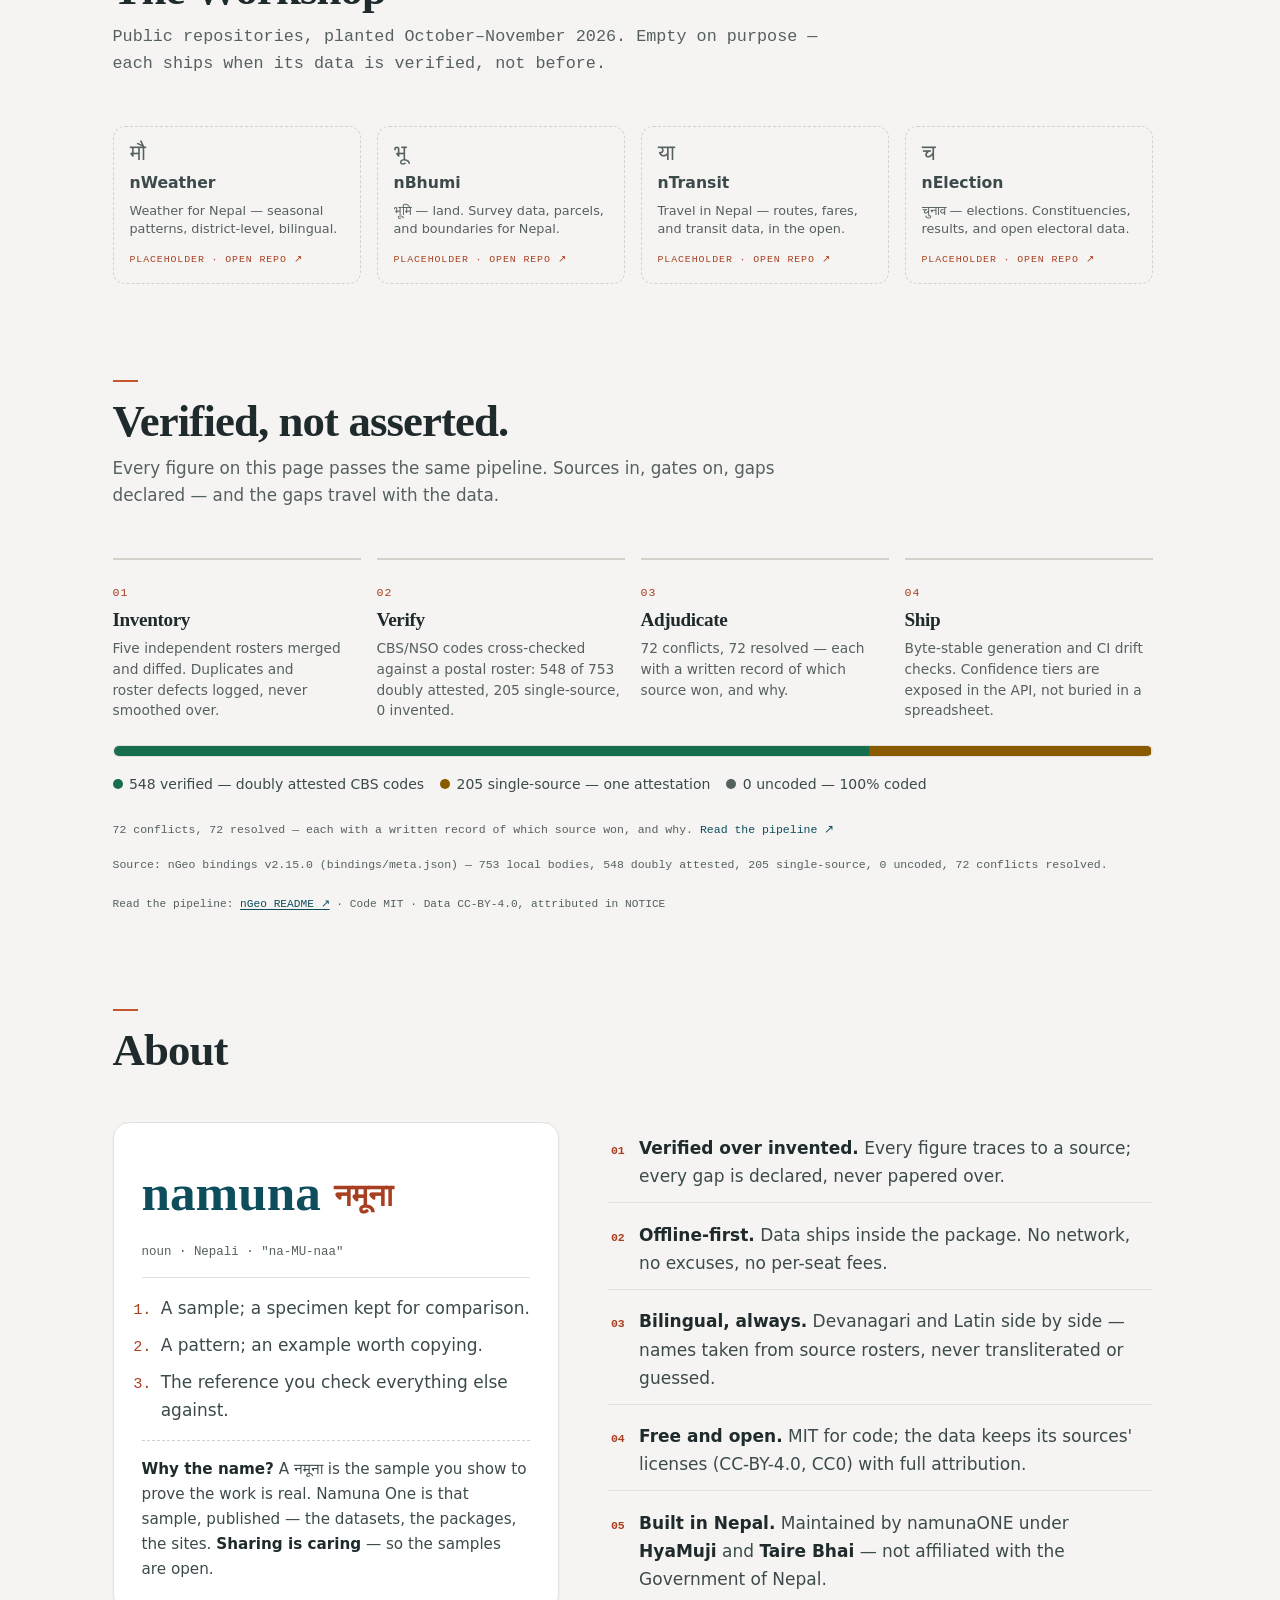
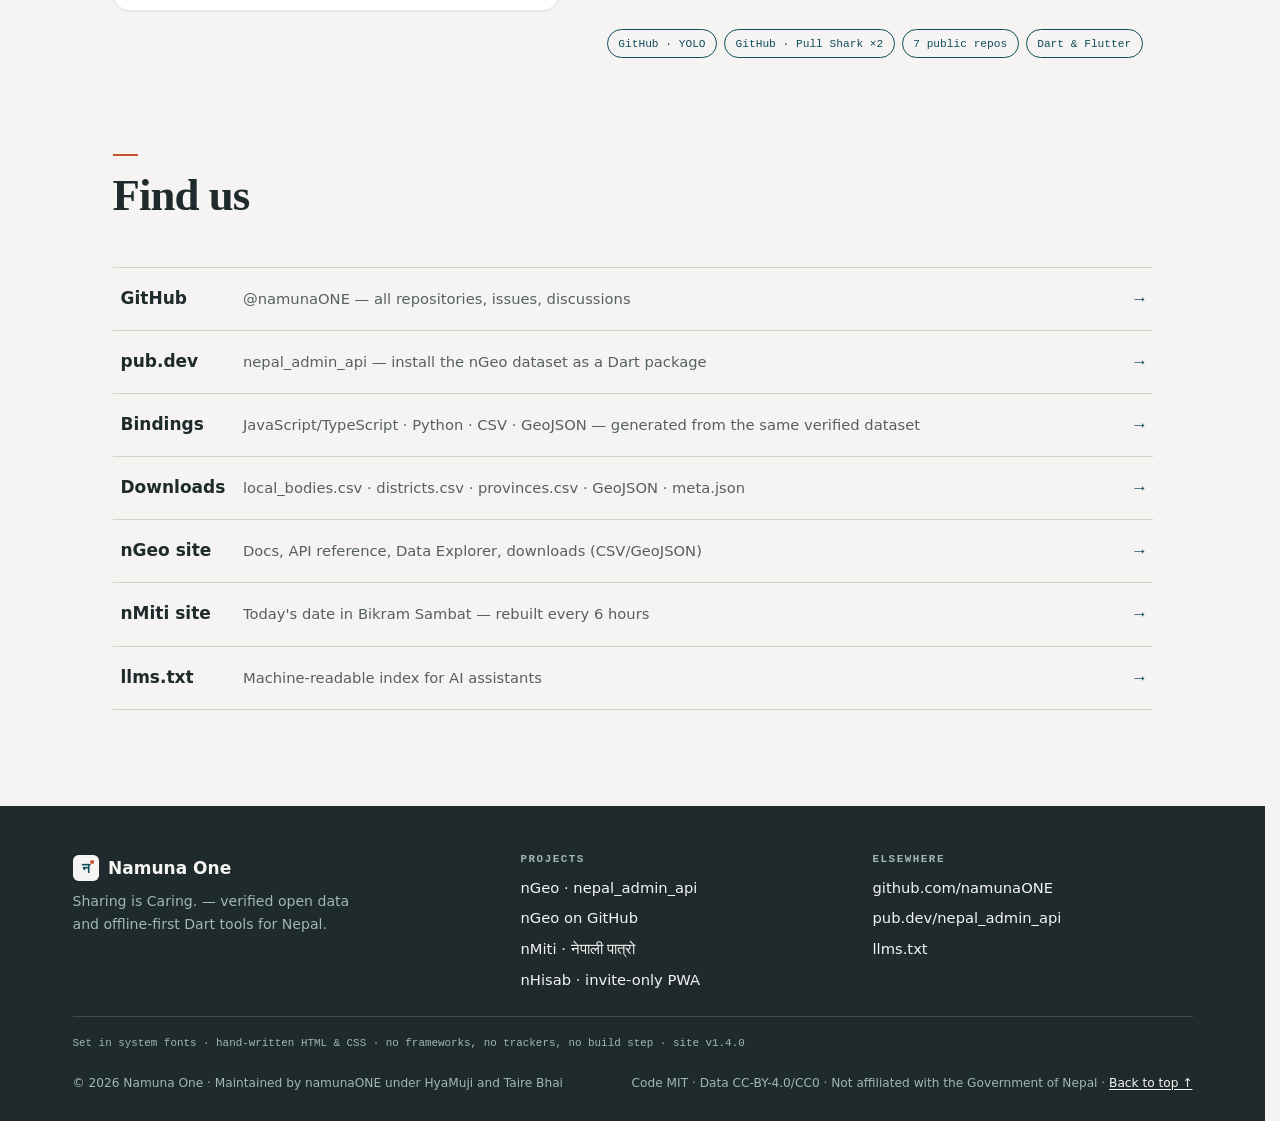
==== commit 27b5577c: "A+B: bs-today live date strip + v1-4-refresh (tier bar, Nepal now line, nGeo alignment) Ship two spe" ====
--- a/index.html
+++ b/index.html
@@ -32,7 +32,7 @@
   <link rel="icon" type="image/svg+xml" href="/assets/favicon.svg">
   <link rel="alternate" type="text/plain" href="/llms.txt" title="llms.txt">
   <link rel="sitemap" type="application/xml" href="/sitemap.xml">
-  <link rel="stylesheet" href="/assets/css/style.css?v=1.3.0">
+  <link rel="stylesheet" href="/assets/css/style.css?v=1.4.0">
 
   <!-- Structured data -->
   <script type="application/ld+json">
@@ -171,6 +171,20 @@
         <div class="stat"><div class="stat-num">6,743</div><div class="stat-label">Wards</div><div class="stat-ne deva" lang="ne">वडा</div></div>
       </div>
       <p class="numbers-caption">Sources: nGeo bindings v2.15.0 (bindings/meta.json, data as of 2026-10-27) · CBS/NSO · 6,743 declared wards vs 6,697 substantiated — gap declared</p>
+      <p class="numbers-today" id="numbers-today">Today in Bikram Sambat — see the strip below.</p>
+    </div>
+  </section>
+
+  <!-- ══════════ Today in Bikram Sambat ══════════ -->
+  <!-- ══════════ Today in Bikram Sambat ══════════ -->
+  <section class="bs-today" aria-labelledby="bs-today-title">
+    <h2 id="bs-today-title" class="sr-only">Today in Bikram Sambat</h2>
+    <div class="bs-today-grid">
+      <div class="bs-today-left">
+        <p class="bs-today-date" lang="en" aria-live="polite" id="bs-today-np">Today, in Bikram Sambat</p>
+        <a class="bs-today-date-en" id="bs-today-en" href="https://namunaone.github.io/nMiti/" rel="noopener">See the calendar on nMiti ↗</a>
+      </div>
+      <p class="bs-today-source" id="bs-today-source">Source: nMiti, open Bikram Sambat calendar commons, CC0, rebuilt every 6 hours (midnight runs 00:00, 00:30, 01:00 NPT plus every 6 hours)</p>
     </div>
   </section>
 
@@ -459,6 +473,21 @@
       </li>
     </ol>
 
+    <div class="tier-bar reveal" aria-label="CBS code attestation tiers">
+      <div class="tier-bar-track" aria-hidden="true">
+        <span class="tier-seg tier-verified" style="width:72.78%"></span>
+        <span class="tier-seg tier-single" style="width:27.22%"></span>
+        <span class="tier-seg tier-uncoded" style="width:0%"></span>
+      </div>
+      <ul class="tier-legend">
+        <li><span class="tier-dot tier-verified"></span> 548 verified — doubly attested CBS codes</li>
+        <li><span class="tier-dot tier-single"></span> 205 single-source — one attestation</li>
+        <li><span class="tier-dot tier-uncoded"></span> 0 uncoded — 100% coded</li>
+      </ul>
+      <p class="tier-note">72 conflicts, 72 resolved — each with a written record of which source won, and why. <a href="https://github.com/namunaONE/nGeo#-data-verification-pipeline" rel="noopener">Read the pipeline ↗</a></p>
+      <p class="tier-source">Source: nGeo bindings v2.15.0 (bindings/meta.json) — 753 local bodies, 548 doubly attested, 205 single-source, 0 uncoded, 72 conflicts resolved.</p>
+    </div>
+
     <p class="method-note">Read the pipeline: <a href="https://github.com/namunaONE/nGeo#-data-verification-pipeline" rel="noopener">nGeo README ↗</a> · Code MIT · Data CC-BY-4.0, attributed in NOTICE</p>
   </section>
 
@@ -552,7 +581,7 @@
         </ul>
       </nav>
     </div>
-    <p class="colophon">Set in system fonts · hand-written HTML &amp; CSS · no frameworks, no trackers, no build step · <span class="mono">site v1.3.0</span></p>
+    <p class="colophon">Set in system fonts · hand-written HTML &amp; CSS · no frameworks, no trackers, no build step · <span class="mono">site v1.4.0</span></p>
     <div class="footer-bottom">
       <span>© <span id="footer-year">2026</span> Namuna One · Maintained by namunaONE under HyaMuji and Taire&nbsp;Bhai</span>
       <span>Code MIT · Data CC-BY-4.0/CC0 · Not affiliated with the Government of Nepal · <a href="#main">Back to top ↑</a></span>
@@ -561,6 +590,6 @@
 </footer>
 
 <span class="sr-only" role="status" aria-live="polite" id="copy-status"></span>
-<script src="/assets/js/main.js?v=1.3.0" defer></script>
+<script src="/assets/js/main.js?v=1.4.0" defer></script>
 </body>
 </html>
--- a/assets/css/style.css
+++ b/assets/css/style.css
@@ -601,6 +601,14 @@
   font-family: var(--font-mono);
 }
 
+.numbers-today {
+  margin-top: 0.6rem;
+  font-family: var(--font-mono);
+  font-size: var(--text-xs);
+  color: var(--band-muted);
+  line-height: 1.5;
+}
+
 /* ── Data — index + downloads ───────────────────────────────────────────── */
 
 .data-actions { display: flex; flex-wrap: wrap; gap: 0.6rem; }
@@ -758,7 +766,7 @@
   background: var(--surface-sunken);
   border: 1px solid var(--line);
   border-radius: var(--radius);
-  padding: clamp(1rem, 2vw, 1.4rem);
+  padding: 1.5rem;
 }
 .f-label {
   font-family: var(--font-mono);
@@ -775,7 +783,11 @@
   gap: 0.15rem 0.6rem;
   border-top: 1px solid var(--line);
   padding-top: 0.7rem;
-}
+  margin-bottom: 0.75rem;
+}
+
+.f-stat:last-child { margin-bottom: 0; }
+
 .f-stat:first-of-type { border-top: 0; padding-top: 0; }
 .f-num {
   font-family: var(--font-mono);
@@ -786,6 +798,8 @@
   font-variant-numeric: tabular-nums;
 }
 .f-cap { font-size: 0.78rem; color: var(--muted); }
+
+.card--feature .eco-line { margin: 0.75rem 0 0; }
 
 .eco-line {
   margin: -0.4rem 0 1rem;
@@ -979,6 +993,82 @@
   color: var(--muted);
 }
 .method-note a { color: var(--link); }
+
+/* ── Tier bar — CBS attestation tiers (Method) ─────────────────────────── */
+
+.tier-bar { margin-top: 1.5rem; }
+
+.tier-bar-track {
+  display: flex;
+  width: 100%;
+  height: 12px;
+  border-radius: 999px;
+  overflow: hidden;
+  background: var(--line);
+  border: 1px solid transparent;
+}
+
+.tier-seg { height: 100%; }
+.tier-verified { background: var(--good); }
+.tier-single { background: var(--warn); }
+.tier-uncoded { background: var(--muted); }
+
+.tier-legend {
+  display: flex;
+  flex-wrap: wrap;
+  gap: 1rem;
+  list-style: none;
+  padding: 0;
+  margin: 1rem 0 0;
+}
+
+.tier-legend li {
+  font-family: var(--font-body);
+  font-size: var(--text-sm);
+  color: var(--ink-soft);
+  display: inline-flex;
+  align-items: center;
+}
+
+.tier-dot {
+  width: 10px;
+  height: 10px;
+  border-radius: 999px;
+  display: inline-block;
+  margin-right: 0.4rem;
+  vertical-align: middle;
+  flex-shrink: 0;
+}
+
+.tier-dot.tier-verified { background: var(--good); }
+.tier-dot.tier-single { background: var(--warn); }
+.tier-dot.tier-uncoded { background: var(--muted); }
+
+.tier-note {
+  margin-top: 0.75rem;
+  font-family: var(--font-mono);
+  font-size: var(--text-xs);
+  color: var(--muted);
+  line-height: 1.5;
+}
+
+.tier-note a {
+  color: var(--link);
+  text-decoration: none;
+  display: inline-flex;
+  align-items: center;
+  min-height: 44px;
+}
+
+.tier-note a:hover { color: var(--link-hover); text-decoration: underline; }
+
+.tier-source {
+  margin-top: 0.25rem;
+  font-family: var(--font-mono);
+  font-size: var(--text-xs);
+  color: var(--muted);
+  line-height: 1.5;
+}
 
 /* ── About / ethos ──────────────────────────────────────────────────────── */
 
@@ -1193,6 +1283,7 @@
   .footer-grid { grid-template-columns: minmax(0, 1fr); }
   .link-desc { display: none; }
   .district-groups { grid-template-columns: minmax(0, 1fr); }
+  .bs-today-grid { grid-template-columns: minmax(0, 1fr); }
 }
 
 @media (max-width: 420px) {
@@ -1233,6 +1324,10 @@
   }
   .card, .dictionary, .w-card { border-width: 2px; }
   .link-row .link-desc { color: var(--ink-soft); }
+  .bs-today { border-width: 2px; }
+  .bs-today-source { color: var(--ink-soft); }
+  .tier-bar-track { border-width: 2px; }
+  .tier-dot { border-width: 2px; }
 }
 
 @media (forced-colors: active) {
@@ -1247,6 +1342,14 @@
   .footer-grid h4, .footer-tag, .footer-bottom { color: CanvasText; }
   .pill, .chip { border: 1px solid CanvasText; }
   .link-row { border: 1px solid CanvasText; }
+  .bs-today { border: 1px solid CanvasText; background: Canvas; color: CanvasText; }
+  .bs-today-date, .bs-today-date-en, .bs-today-ad { color: CanvasText; }
+  .bs-today-source { color: CanvasText; }
+  .bs-today a { color: LinkText; }
+  .tier-bar-track { border: 1px solid CanvasText; background: Canvas; }
+  .tier-seg { background: CanvasText; }
+  .tier-dot { border: 1px solid CanvasText; }
+  .tier-note a { color: LinkText; }
 }
 
 @media print {
@@ -1271,6 +1374,10 @@
   .site-header, .mobile-menu, .cta-row, .skip-link,
   .site-footer nav, .numbers, .install .copy-btn, .badge-row,
   .card::before, .card::after { display: none !important; }
+
+  /* .bs-today is content, not chrome: keep it printable */
+  .bs-today { display: block !important; }
+  .bs-today-grid { grid-template-columns: minmax(0, 1.4fr) minmax(0, 1fr) !important; }
 
   a { color: #111; text-decoration: underline; }
   main a[href^='http']::after {
@@ -1293,7 +1400,91 @@
     margin-bottom: 0.8rem;
   }
   .link-row { padding: 0.4rem 0; }
+  .bs-today { display: block !important; background: #fff; color: #111; border: 1px solid #bbb; }
+  .bs-today-grid { grid-template-columns: minmax(0, 1.4fr) minmax(0, 1fr); }
   .site-footer { background: #fff; color: #111; border-top: 1px solid #bbb; padding: 0.8rem 0 0; }
   .footer-grid { border: 0; padding: 0; }
   .footer-grid a, .footer-brand, .footer-tag, .footer-bottom { color: #111; }
 }
+
+/* ── bs-today — live Bikram Sambat date strip ──────────────────────────── */
+.bs-today {
+  border-top: 1px solid var(--line);
+  border-bottom: 1px solid var(--line);
+  background: var(--bg);
+  padding: 1.5rem var(--gutter);
+}
+.bs-today .container { max-width: var(--maxw); margin-inline: auto; }
+.bs-today-grid {
+  display: grid;
+  grid-template-columns: minmax(0, 1.4fr) minmax(0, 1fr);
+  gap: 1rem 2rem;
+  align-items: start;
+  min-height: 4.5rem;
+}
+.bs-today-primary { display: flex; flex-direction: column; gap: 0.35rem; min-width: 0; }
+.bs-today-date {
+  font-family: var(--font-deva);
+  font-size: var(--text-2xl);
+  color: var(--ink);
+  line-height: 1.1;
+  margin: 0;
+}
+.bs-today-date-en {
+  display: inline-flex;
+  align-items: baseline;
+  flex-wrap: wrap;
+  gap: 0.4rem 0.6rem;
+  font-family: var(--font-display);
+  font-size: var(--text-lg);
+  color: var(--ink-soft);
+  text-decoration: none;
+  min-height: 44px;
+  padding: 0.6rem 0.75rem;
+  border-radius: var(--radius-sm);
+  transition: color var(--dur-fast) var(--ease-out), background var(--dur-fast) var(--ease-out);
+}
+.bs-today-date-en:hover { color: var(--link-hover); background: var(--teal-soft); }
+.bs-today-ad {
+  font-family: var(--font-body);
+  font-size: var(--text-sm);
+  color: var(--muted);
+}
+.bs-today-source {
+  font-family: var(--font-mono);
+  font-size: var(--text-xs);
+  color: var(--muted);
+  line-height: 1.5;
+  margin: 0;
+  align-self: center;
+}
+.bs-today-source a {
+  color: var(--link);
+  text-decoration: none;
+  font-weight: 600;
+}
+.bs-today-source a:hover { color: var(--link-hover); text-decoration: underline; }
+
+/* Responsive: collapse to one column below 760px */
+@media (max-width: 760px) {
+  .bs-today-grid { grid-template-columns: minmax(0, 1fr); gap: 0.75rem; }
+  .bs-today-source { align-self: start; }
+}
+
+/* Forced colors */
+@media (forced-colors: active) {
+  .bs-today { border: 1px solid CanvasText; background: Canvas; color: CanvasText; }
+  .bs-today-date, .bs-today-date-en, .bs-today-ad { color: CanvasText; }
+  .bs-today-source { color: CanvasText; }
+  .bs-today a { color: LinkText; }
+  .bs-today-date-en { border: 1px solid CanvasText; }
+}
+
+/* Prefers contrast: more */
+@media (prefers-contrast: more) {
+  .bs-today-source { color: var(--ink-soft); }
+  .bs-today { border-width: 2px; }
+  .bs-today-date-en { border-width: 2px; }
+}
+
+/* Reduced motion: strip adds no animation; global rule covers it */
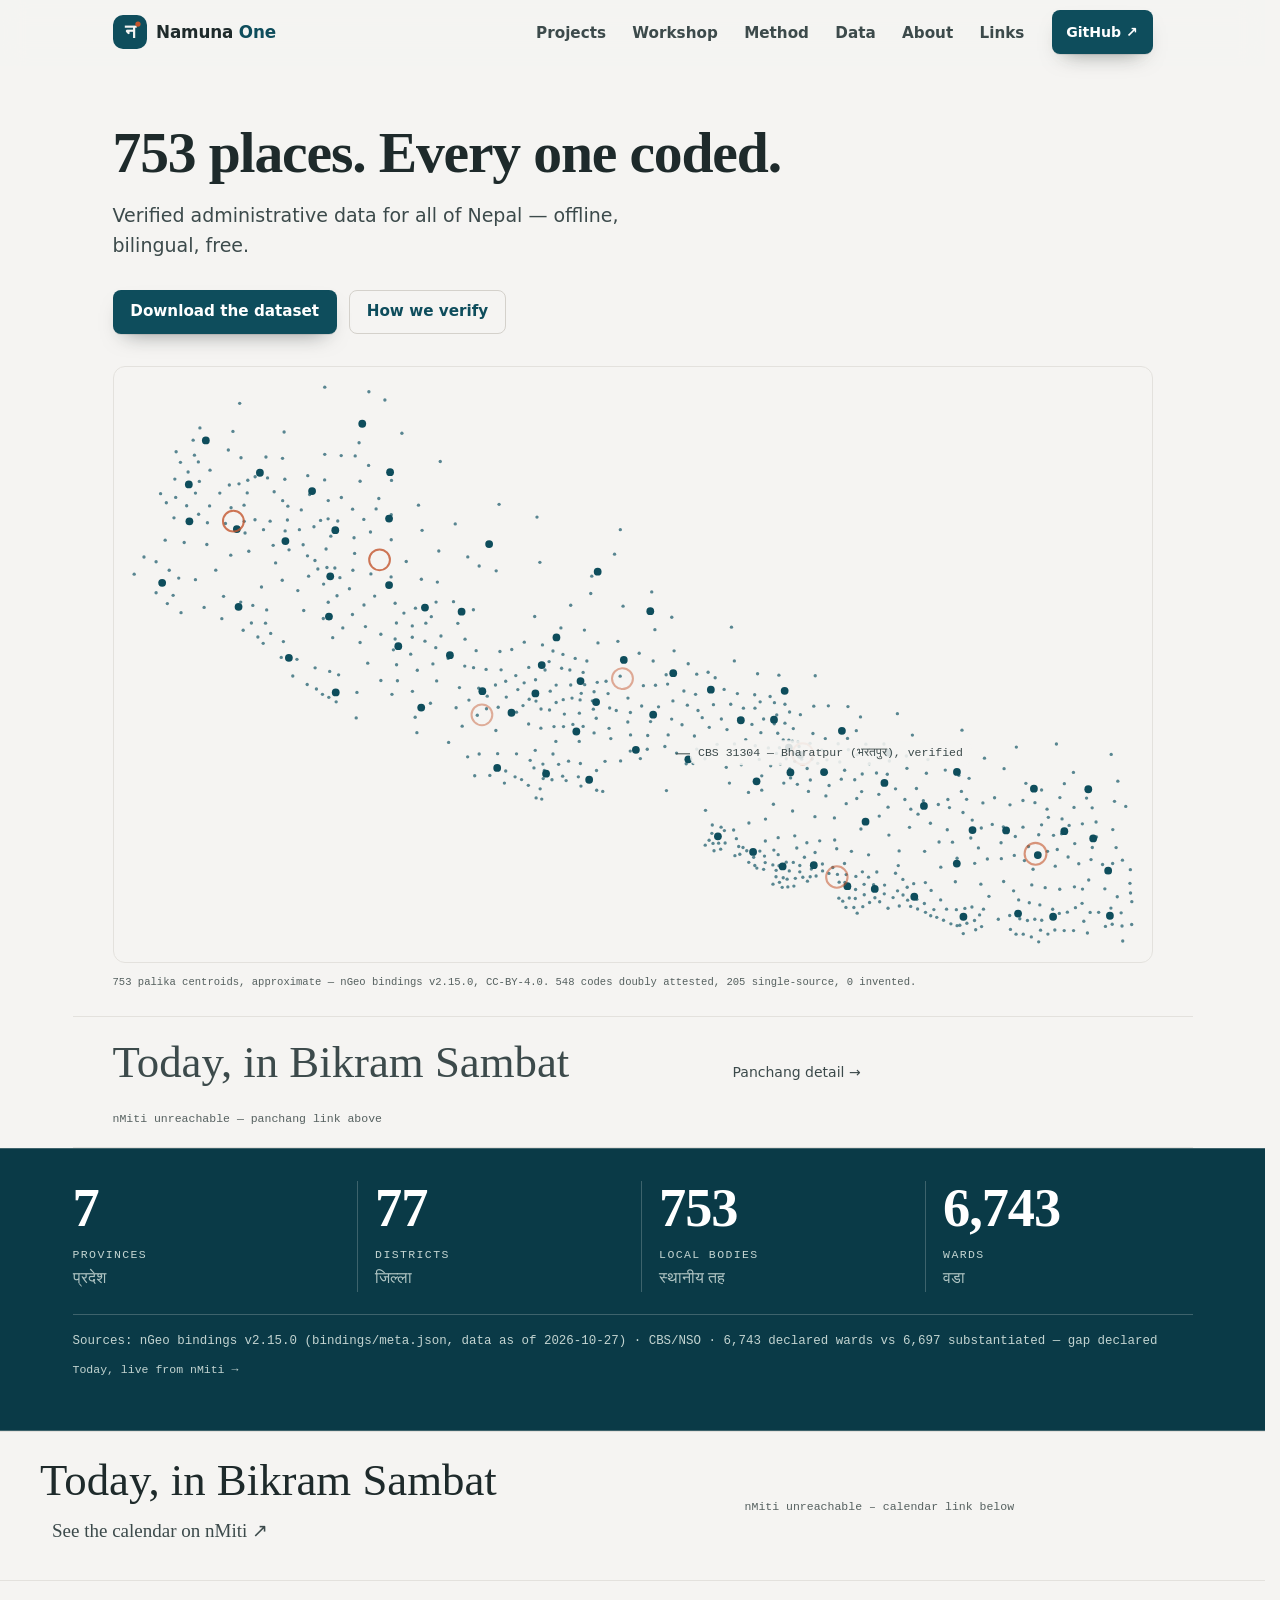
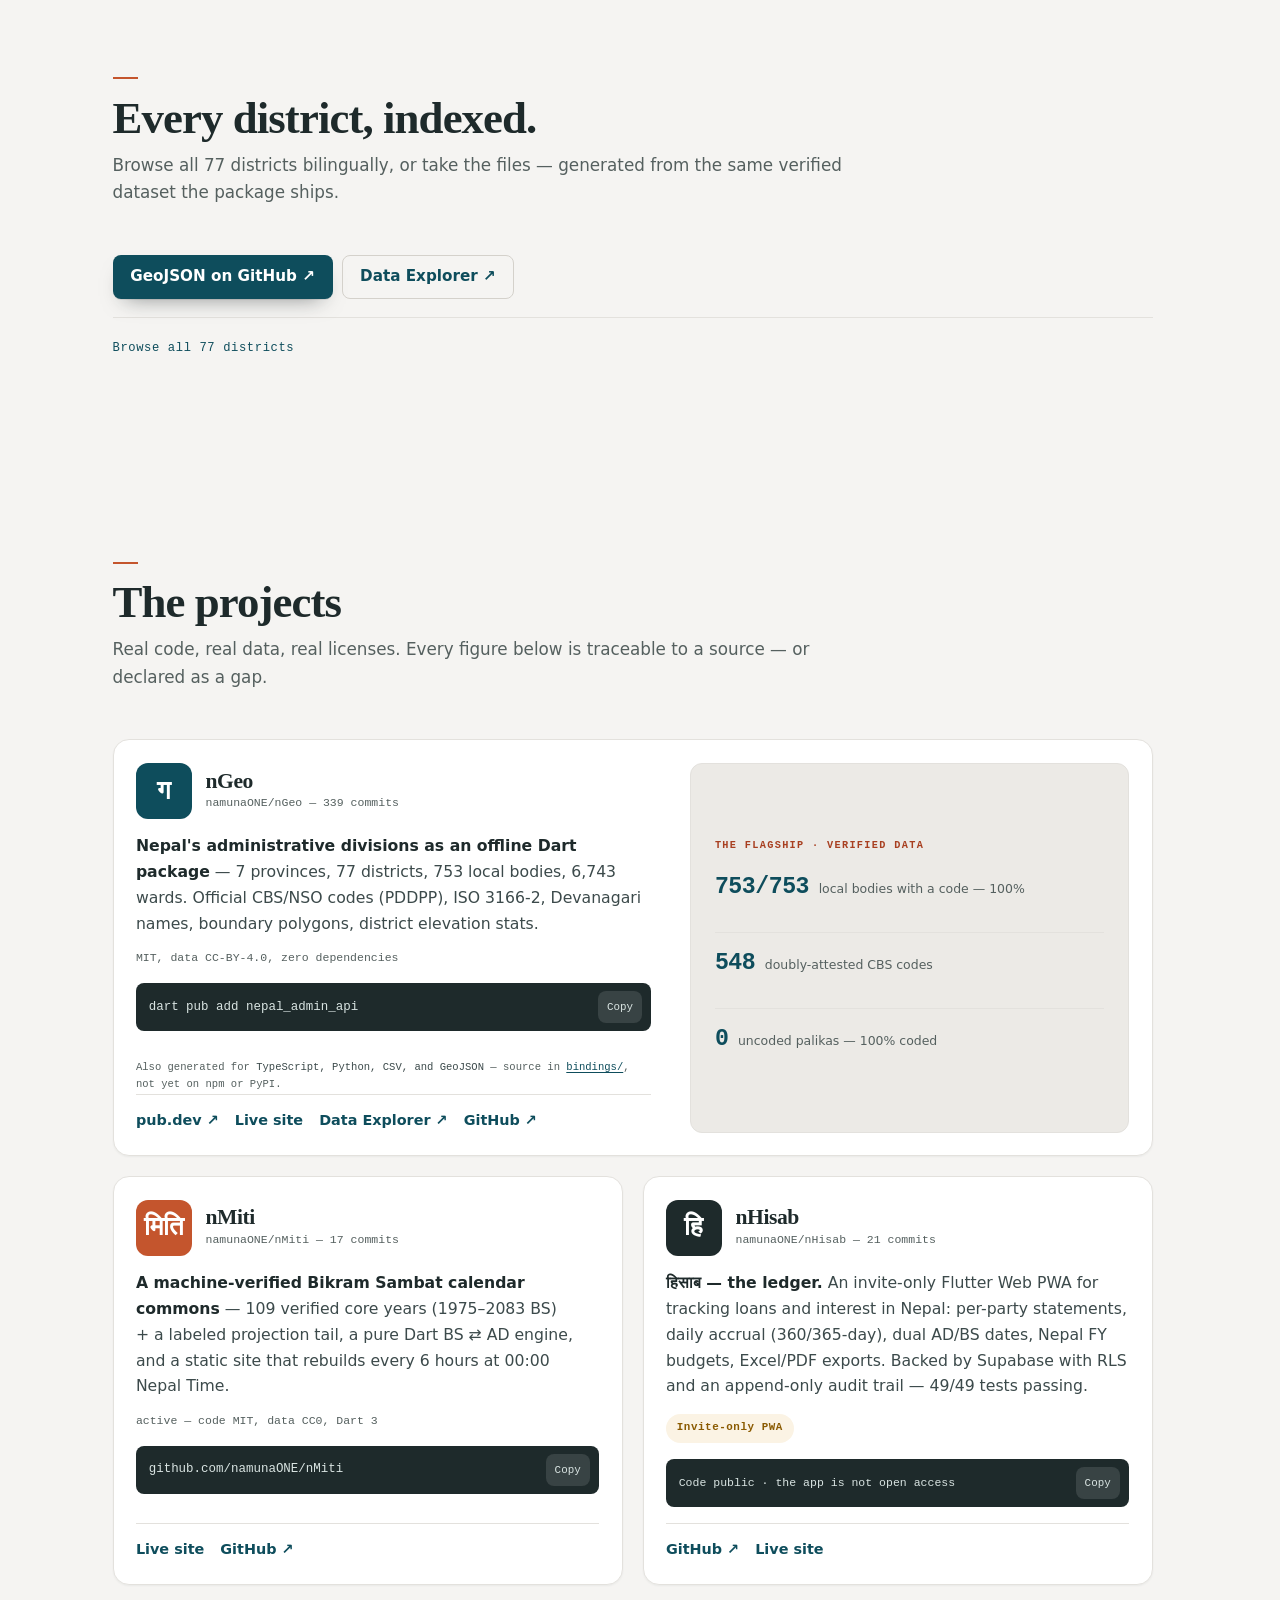
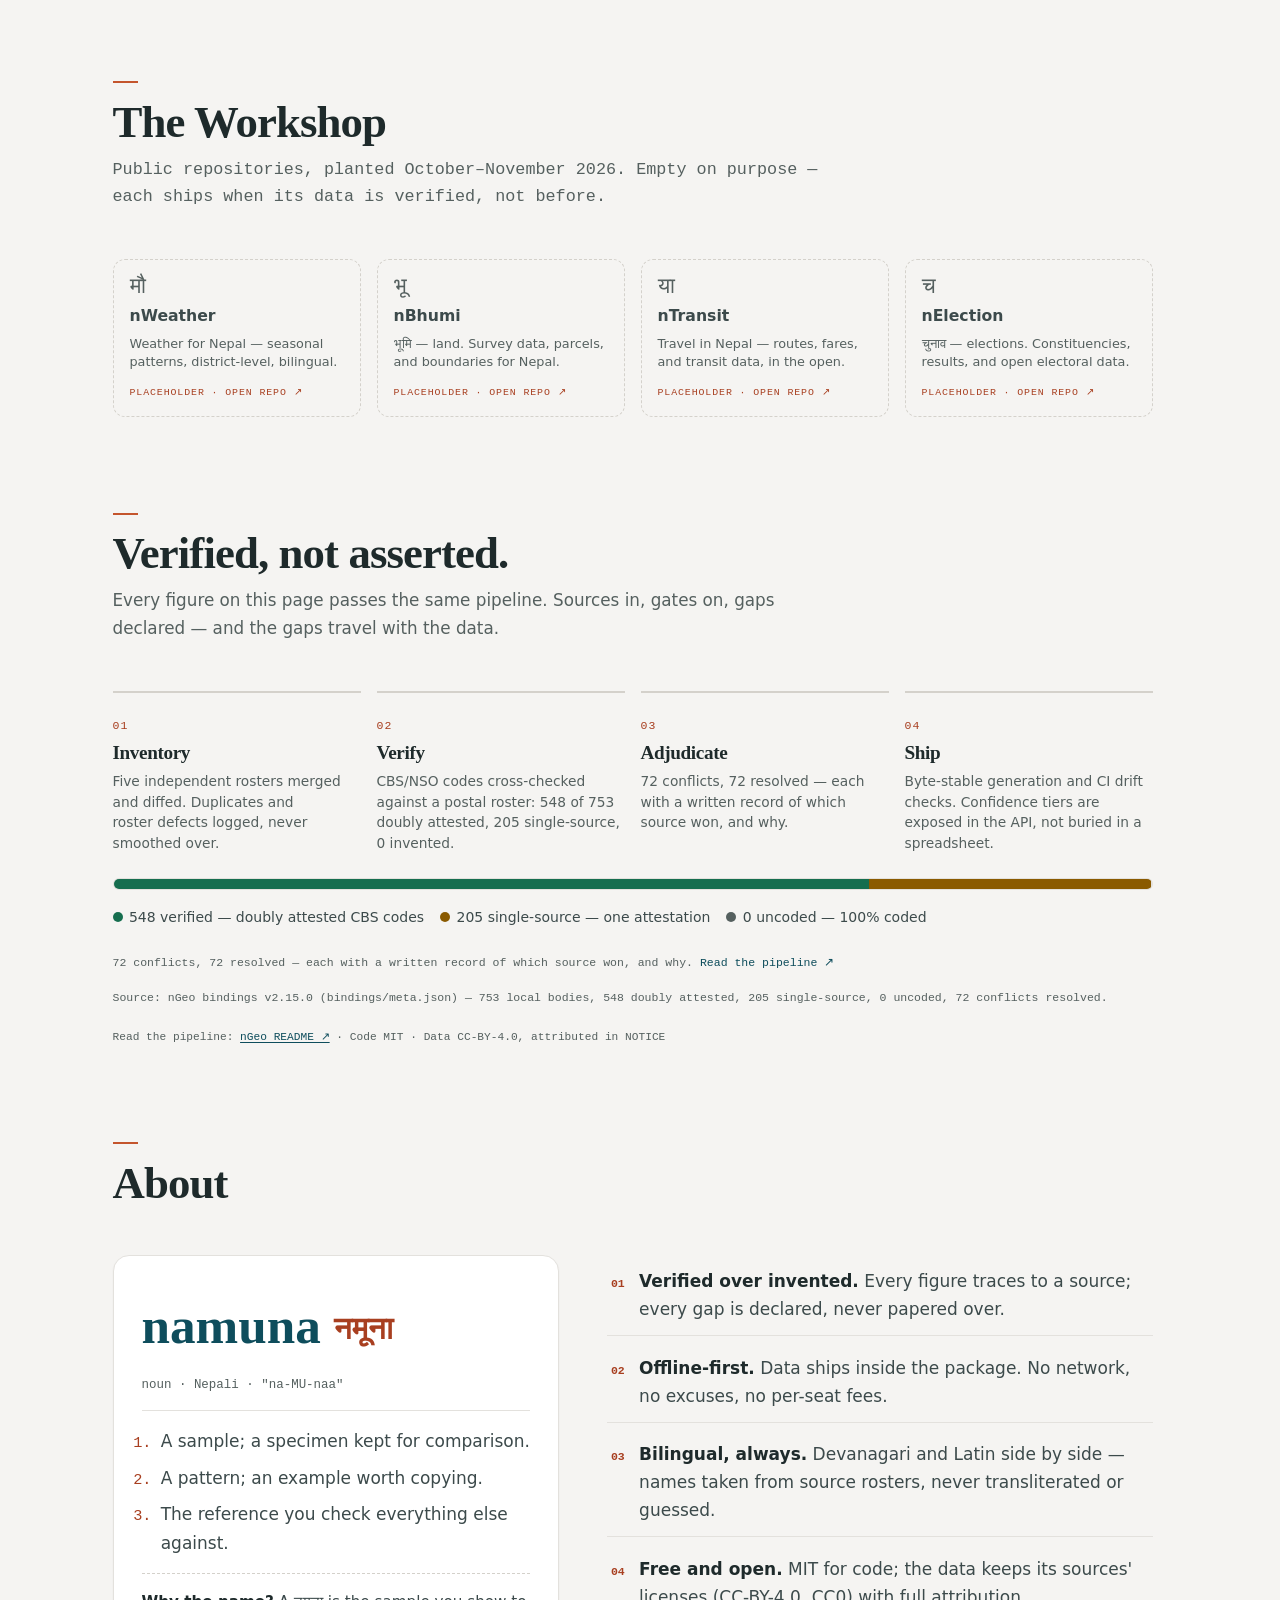
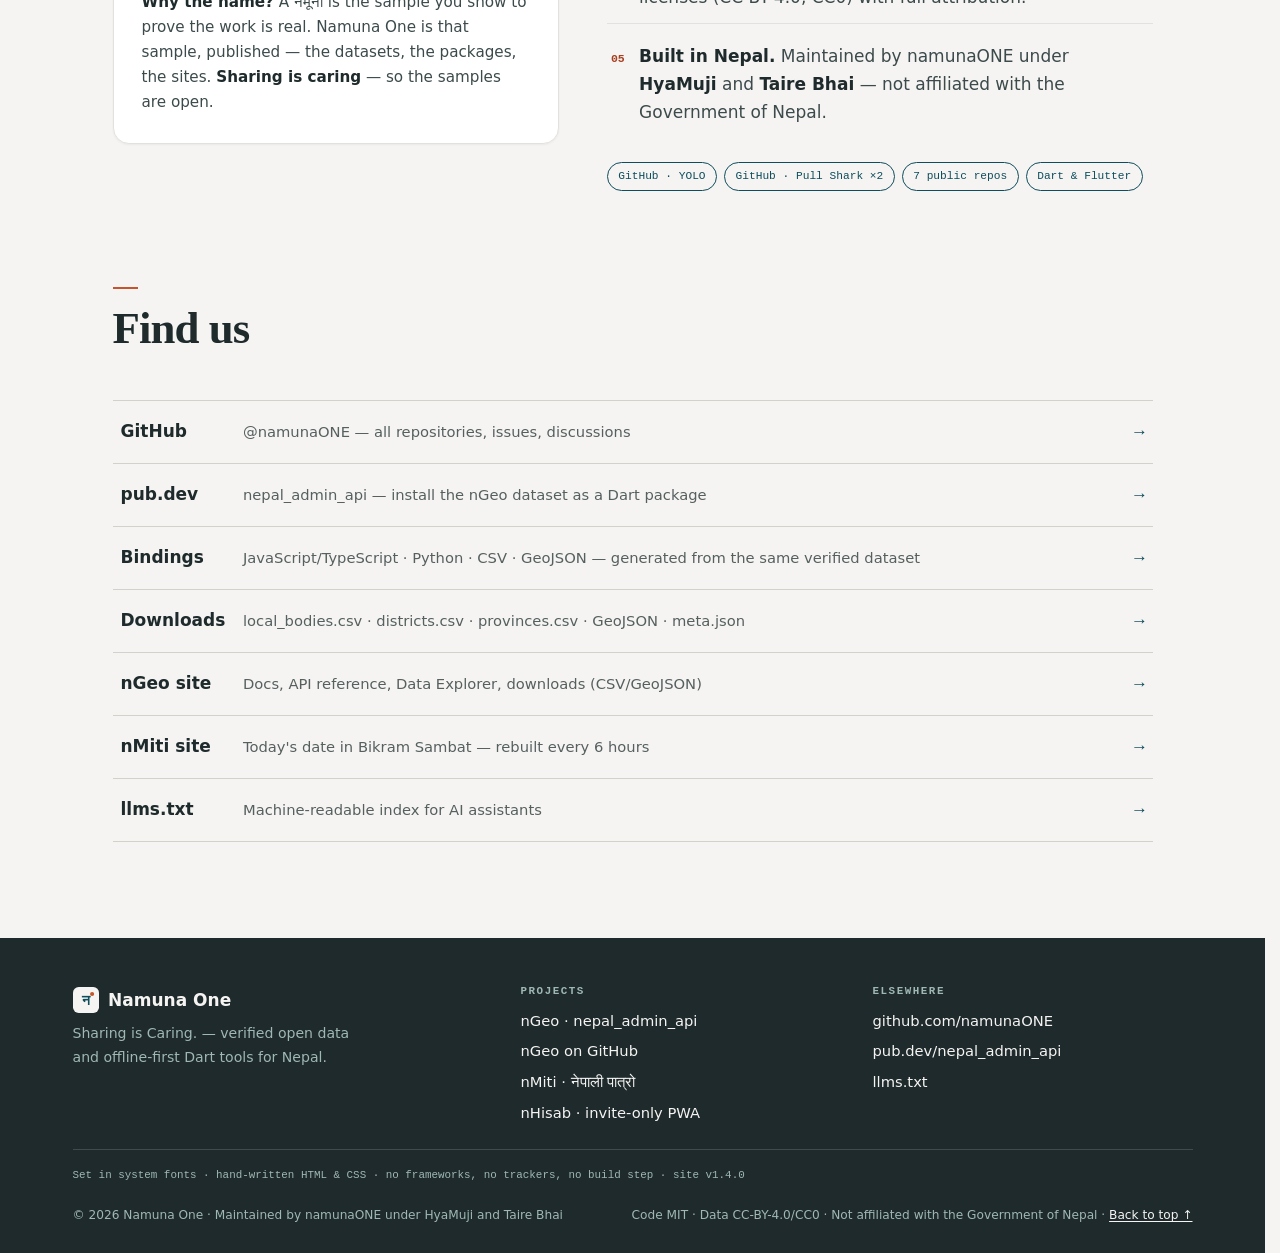
==== commit 65f75b93: "C - panchang-today: live "Today's panchang" strip (tithi, sunrise) below hero Ship third spec-first " ====
--- a/index.html
+++ b/index.html
@@ -161,6 +161,23 @@
     </figure>
   </section>
 
+  <!-- ══════════ Today's panchang ══════════ -->
+  <section class="panchang-today" aria-labelledby="panchang-title">
+    <h2 id="panchang-title" class="sr-only">Today's panchang</h2>
+    <div class="panchang-grid">
+      <div class="panchang-primary">
+        <p class="panchang-date" lang="en" aria-live="polite" id="panchang-np">Today, in Bikram Sambat</p>
+        <p class="panchang-ad" id="panchang-ad" hidden></p>
+        <p class="panchang-sunrise" id="panchang-sunrise" hidden></p>
+      </div>
+      <p class="panchang-provenance">
+        <a class="panchang-tithi-link" id="panchang-tithi"
+           href="https://namunaone.github.io/nMiti/panchang.html" rel="noopener">Panchang detail →</a>
+      </p>
+      <p class="panchang-source" id="panchang-source" style="grid-column: 1 / -1">nMiti unreachable — panchang link above</p>
+    </div>
+  </section>
+
   <!-- ══════════ Numbers band ══════════ -->
   <section class="numbers" aria-label="Nepal in numbers">
     <div class="numbers-inner">
@@ -171,7 +188,7 @@
         <div class="stat"><div class="stat-num">6,743</div><div class="stat-label">Wards</div><div class="stat-ne deva" lang="ne">वडा</div></div>
       </div>
       <p class="numbers-caption">Sources: nGeo bindings v2.15.0 (bindings/meta.json, data as of 2026-10-27) · CBS/NSO · 6,743 declared wards vs 6,697 substantiated — gap declared</p>
-      <p class="numbers-today" id="numbers-today">Today in Bikram Sambat — see the strip below.</p>
+      <p class="numbers-today" id="numbers-today">Today, live from nMiti →</p>
     </div>
   </section>
 
--- a/assets/css/style.css
+++ b/assets/css/style.css
@@ -609,6 +609,89 @@
   line-height: 1.5;
 }
 
+/* ── Panchang — today's BS date + sunrise + tithi ──────────────────────── */
+
+.panchang-today {
+  max-width: var(--maxw);
+  margin-inline: auto;
+  padding: 1.25rem var(--gutter);
+  border-top: 1px solid var(--line);
+  border-bottom: 1px solid var(--line);
+  background: var(--bg);
+}
+
+.panchang-grid {
+  display: grid;
+  grid-template-columns: minmax(0, 1.4fr) minmax(0, 1fr);
+  gap: 1rem 2rem;
+  align-items: baseline;
+  min-height: 5rem;
+}
+
+.panchang-primary { display: flex; flex-direction: column; gap: 0.3rem; }
+
+.panchang-date {
+  font-family: var(--font-display);
+  font-size: var(--text-2xl);
+  color: var(--ink-soft);
+  line-height: 1.15;
+  margin: 0;
+}
+
+.panchang-date.is-rendered {
+  font-family: var(--font-deva);
+  color: var(--ink);
+}
+
+.panchang-label-en {
+  font-family: var(--font-display);
+  font-size: var(--text-lg);
+  color: var(--ink-soft);
+}
+
+.panchang-ad {
+  font-family: var(--font-body);
+  font-size: var(--text-sm);
+  color: var(--muted);
+  margin: 0;
+}
+
+.panchang-sunrise {
+  font-family: var(--font-mono);
+  font-size: var(--text-xs);
+  color: var(--muted);
+  margin: 0;
+}
+
+.panchang-provenance { margin: 0; }
+
+.panchang-tithi-link {
+  font-family: var(--font-body);
+  font-size: var(--text-sm);
+  color: var(--ink-soft);
+  text-decoration: none;
+  min-height: 44px;
+  display: inline-flex;
+  align-items: center;
+  padding: 0.6rem 0.75rem;
+  margin-left: -0.75rem;
+  border-radius: var(--radius-sm);
+  transition: background var(--dur-fast) var(--ease-out), color var(--dur-fast) var(--ease-out);
+}
+
+.panchang-tithi-link:hover { background: var(--teal-soft); color: var(--link); }
+
+.panchang-source {
+  font-family: var(--font-mono);
+  font-size: var(--text-xs);
+  color: var(--muted);
+  line-height: 1.5;
+  margin: 0;
+}
+
+.panchang-source a { color: var(--link); text-decoration: none; }
+.panchang-source a:hover { color: var(--link-hover); text-decoration: underline; }
+
 /* ── Data — index + downloads ───────────────────────────────────────────── */
 
 .data-actions { display: flex; flex-wrap: wrap; gap: 0.6rem; }
@@ -1283,7 +1366,7 @@
   .footer-grid { grid-template-columns: minmax(0, 1fr); }
   .link-desc { display: none; }
   .district-groups { grid-template-columns: minmax(0, 1fr); }
-  .bs-today-grid { grid-template-columns: minmax(0, 1fr); }
+  .bs-today-grid, .panchang-grid { grid-template-columns: minmax(0, 1fr); }
 }
 
 @media (max-width: 420px) {
@@ -1328,6 +1411,7 @@
   .bs-today-source { color: var(--ink-soft); }
   .tier-bar-track { border-width: 2px; }
   .tier-dot { border-width: 2px; }
+  .panchang-source { color: var(--ink-soft); }
 }
 
 @media (forced-colors: active) {
@@ -1350,6 +1434,8 @@
   .tier-seg { background: CanvasText; }
   .tier-dot { border: 1px solid CanvasText; }
   .tier-note a { color: LinkText; }
+  .panchang-today { border: 1px solid CanvasText; background: Canvas; color: CanvasText; }
+  .panchang-source a { color: LinkText; }
 }
 
 @media print {
@@ -1378,6 +1464,8 @@
   /* .bs-today is content, not chrome: keep it printable */
   .bs-today { display: block !important; }
   .bs-today-grid { grid-template-columns: minmax(0, 1.4fr) minmax(0, 1fr) !important; }
+  .panchang-today { display: block !important; }
+  .panchang-grid { grid-template-columns: minmax(0, 1.4fr) minmax(0, 1fr) !important; }
 
   a { color: #111; text-decoration: underline; }
   main a[href^='http']::after {
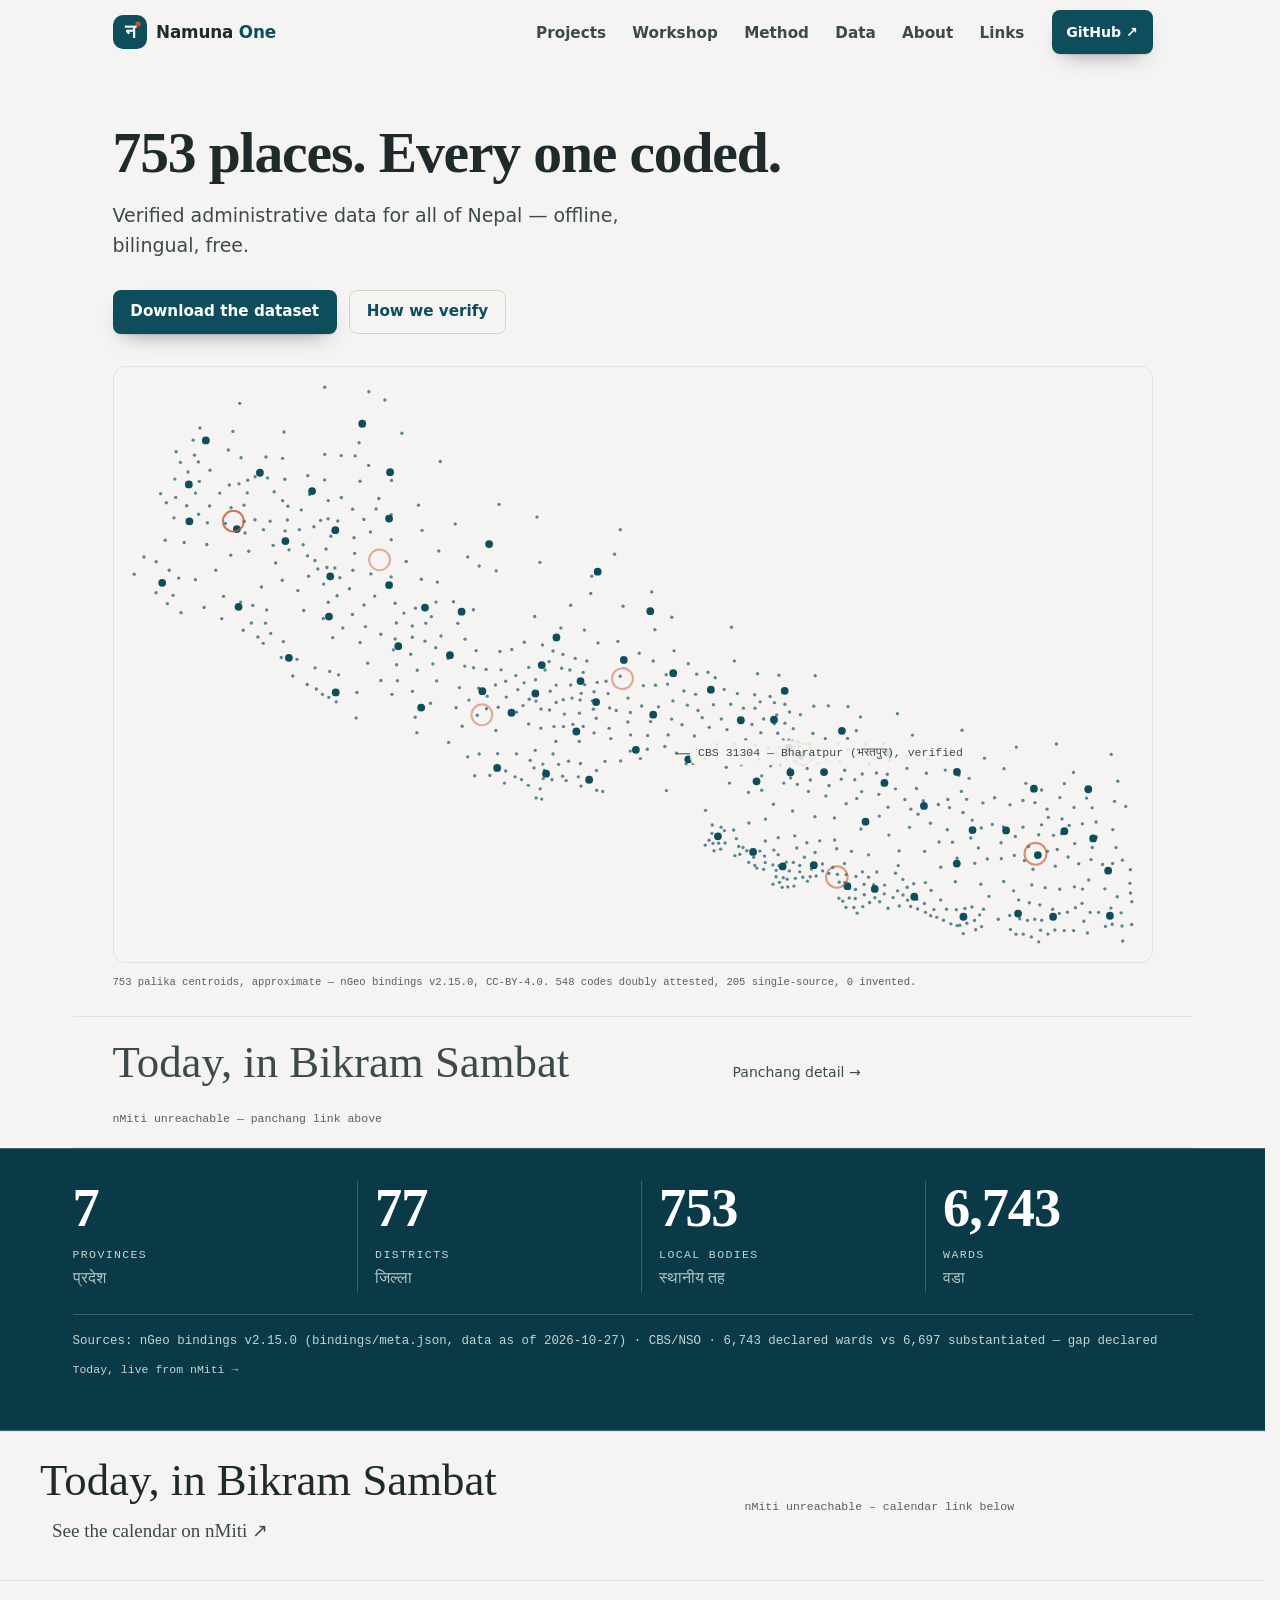
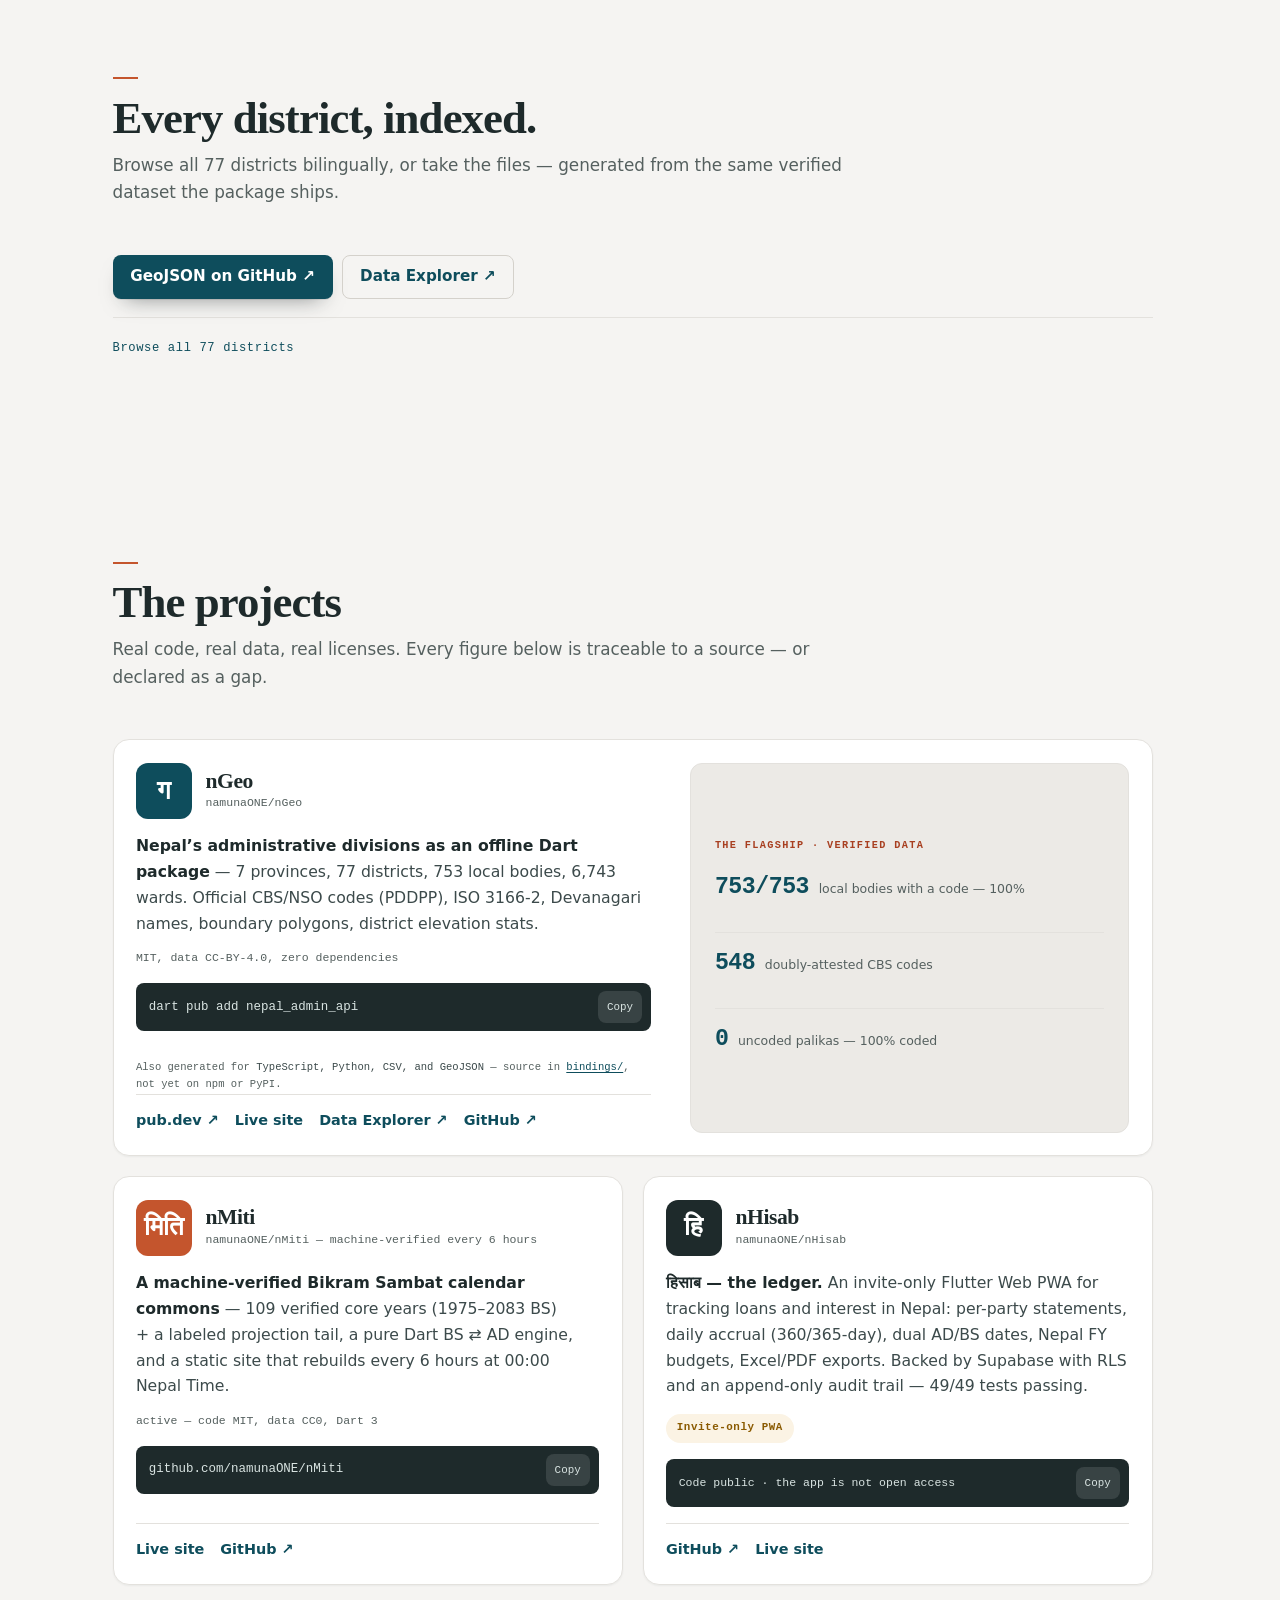
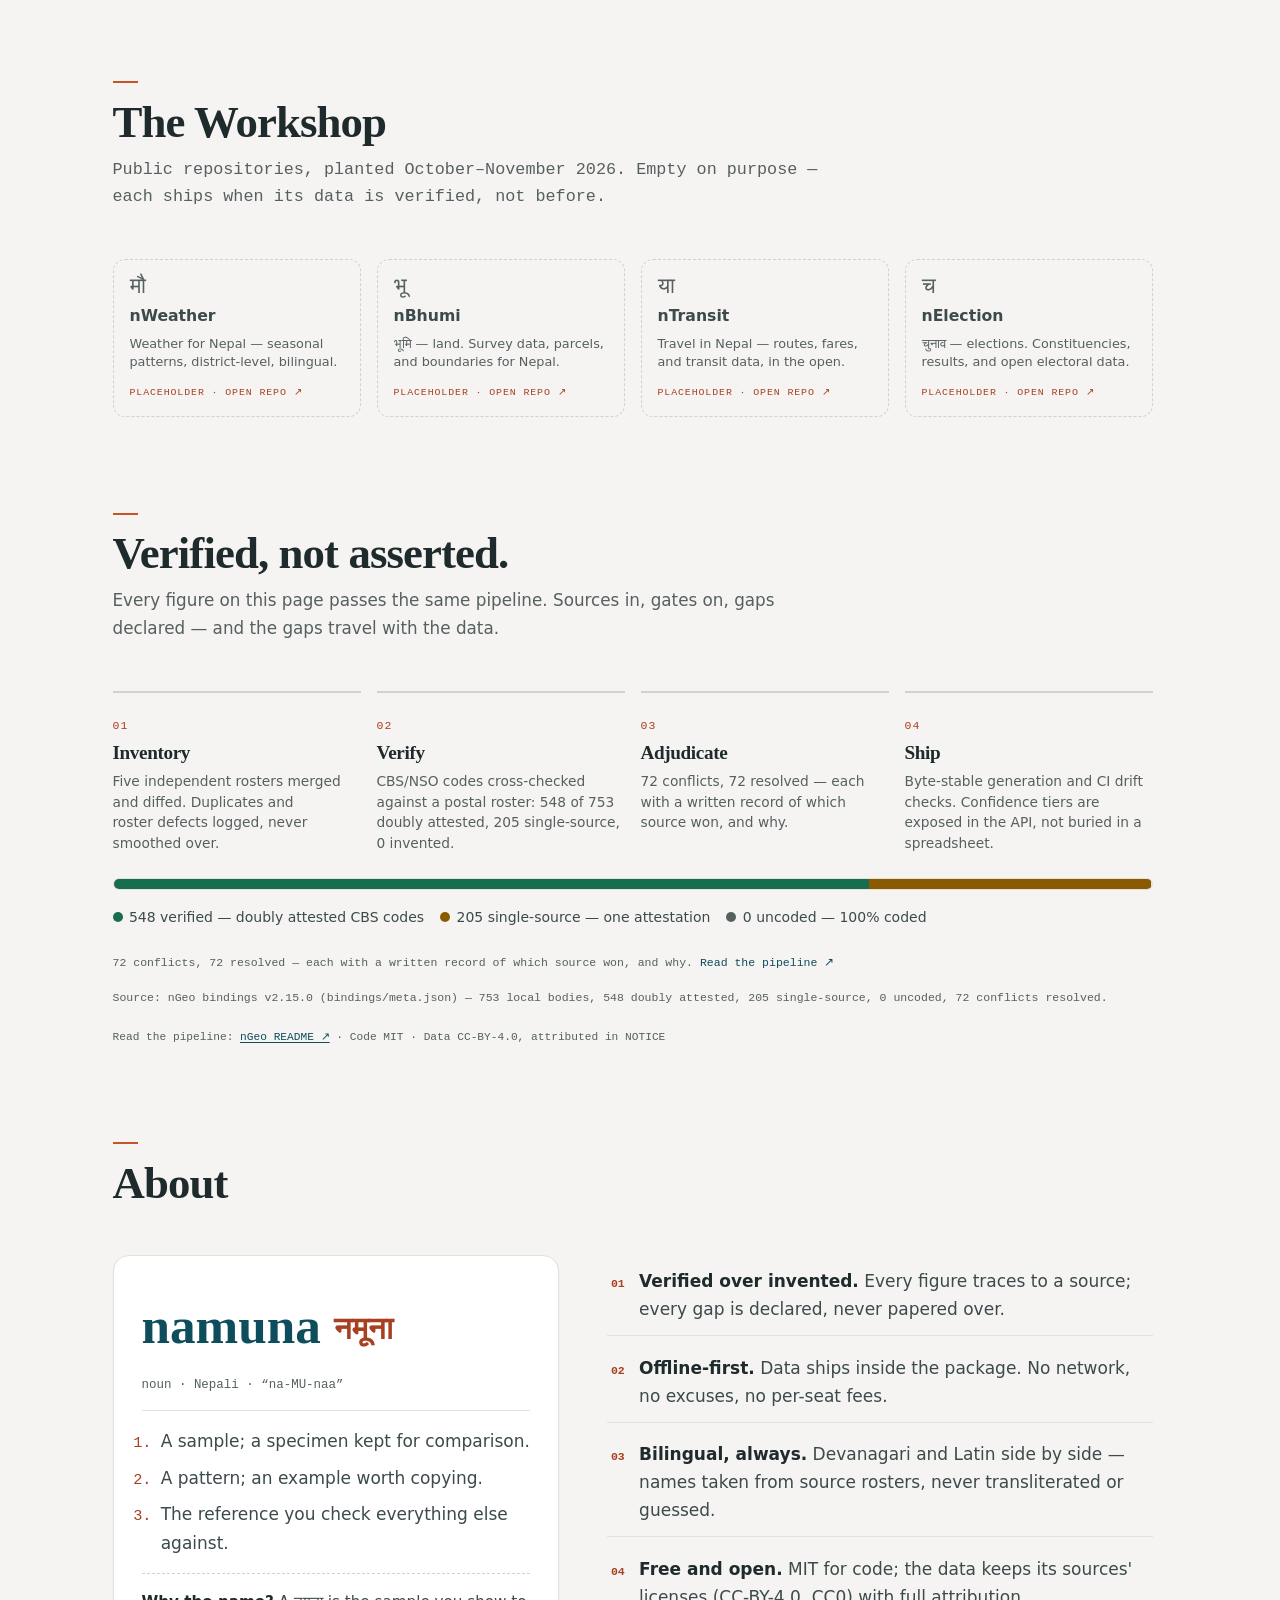
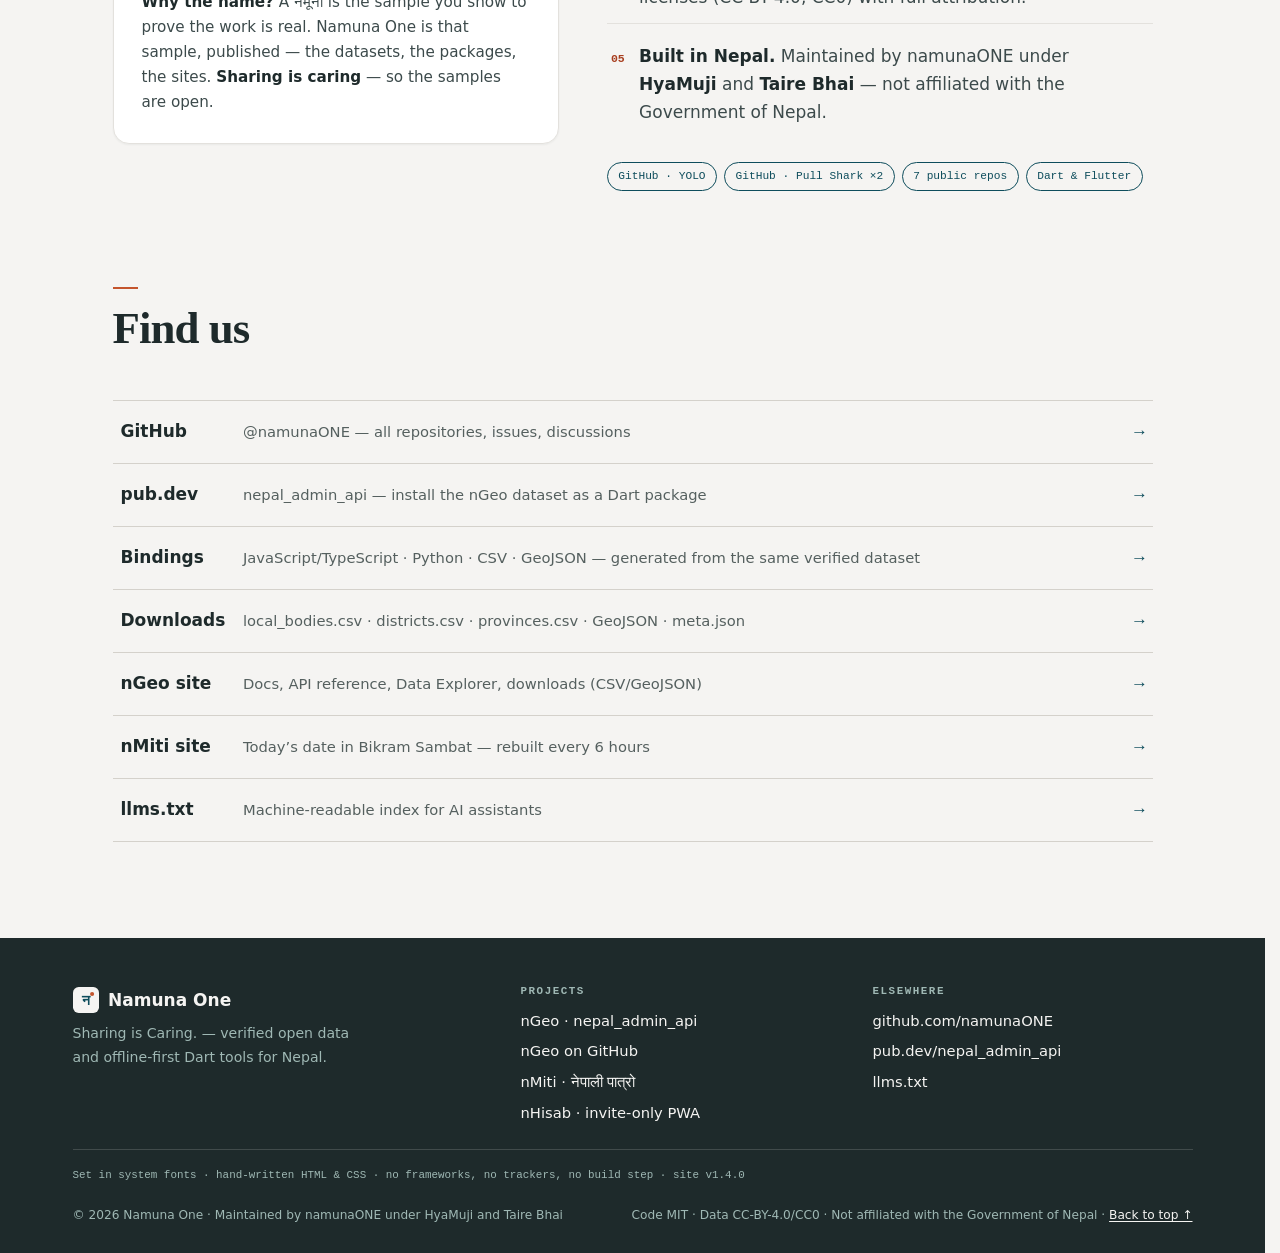
==== commit 182c6f26: "Move 1+2: Vercel Web Interface Guidelines conformance (touch-action, overscroll-behavior, translate=" ====
--- a/index.html
+++ b/index.html
@@ -32,7 +32,7 @@
   <link rel="icon" type="image/svg+xml" href="/assets/favicon.svg">
   <link rel="alternate" type="text/plain" href="/llms.txt" title="llms.txt">
   <link rel="sitemap" type="application/xml" href="/sitemap.xml">
-  <link rel="stylesheet" href="/assets/css/style.css?v=1.4.0">
+  <link rel="stylesheet" href="/assets/css/style.css?v=1.4.1">
 
   <!-- Structured data -->
   <script type="application/ld+json">
@@ -103,7 +103,7 @@
         <text x="32" y="44" text-anchor="middle" font-family="'Nirmala UI','Noto Serif Devanagari','Mangal',serif" font-size="36" font-weight="700" fill="#F5F4F2">न</text>
         <circle cx="47" cy="17" r="5" fill="#C4552D"/>
       </svg>
-      <span class="brand-name">Namuna&nbsp;<em>One</em></span>
+      <span class="brand-name" translate="no">Namuna&nbsp;<em>One</em></span>
     </a>
 
     <ul class="nav-links">
@@ -161,9 +161,9 @@
     </figure>
   </section>
 
-  <!-- ══════════ Today's panchang ══════════ -->
+  <!-- ══════════ Today’s panchang ══════════ -->
   <section class="panchang-today" aria-labelledby="panchang-title">
-    <h2 id="panchang-title" class="sr-only">Today's panchang</h2>
+    <h2 id="panchang-title" class="sr-only">Today’s panchang</h2>
     <div class="panchang-grid">
       <div class="panchang-primary">
         <p class="panchang-date" lang="en" aria-live="polite" id="panchang-np">Today, in Bikram Sambat</p>
@@ -353,13 +353,13 @@
             <div class="monogram geo" aria-hidden="true">ग</div>
             <div>
               <h3 id="proj-ngeo">nGeo</h3>
-              <div class="repo">namunaONE/nGeo — 339 commits</div>
+              <div class="repo">namunaONE/nGeo</div>
             </div>
           </div>
-          <p class="desc"><strong>Nepal's administrative divisions as an offline Dart package</strong> — 7 provinces, 77 districts, 753 local bodies, 6,743 wards. Official CBS/NSO codes (PDDPP), ISO 3166-2, Devanagari names, boundary polygons, district elevation stats.</p>
+          <p class="desc"><strong>Nepal’s administrative divisions as an offline Dart package</strong> — 7 provinces, 77 districts, 753 local bodies, 6,743 wards. Official CBS/NSO codes (PDDPP), ISO 3166-2, Devanagari names, boundary polygons, district elevation stats.</p>
           <p class="meta-line">MIT, data CC-BY-4.0, zero dependencies</p>
           <div class="install">
-            <code id="install-ngeo">dart pub add nepal_admin_api</code>
+            <code translate="no" id="install-ngeo">dart pub add nepal_admin_api</code>
             <button class="copy-btn" data-copy-target="install-ngeo" aria-label="Copy install command">Copy</button>
           </div>
           <p class="eco-line">Also generated for <span>TypeScript, Python, CSV, and GeoJSON</span> — source in <a href="https://github.com/namunaONE/nGeo/tree/main/bindings" rel="noopener">bindings/</a>, not yet on npm or PyPI.</p>
@@ -385,13 +385,13 @@
           <div class="monogram miti" aria-hidden="true">मिति</div>
           <div>
             <h3 id="proj-nmiti">nMiti</h3>
-            <div class="repo">namunaONE/nMiti — 17 commits</div>
+            <div class="repo">namunaONE/nMiti — machine-verified every 6 hours</div>
           </div>
         </div>
         <p class="desc"><strong>A machine-verified Bikram Sambat calendar commons</strong> — 109 verified core years (1975–2083 BS) + a labeled projection tail, a pure Dart BS ⇄ AD engine, and a static site that rebuilds every 6 hours at 00:00 Nepal Time.</p>
           <p class="meta-line">active — code MIT, data CC0, Dart 3</p>
         <div class="install">
-          <code id="install-nmiti">github.com/namunaONE/nMiti</code>
+          <code translate="no" id="install-nmiti">github.com/namunaONE/nMiti</code>
           <button class="copy-btn" data-copy-target="install-nmiti" aria-label="Copy repository URL">Copy</button>
         </div>
         <div class="card-links">
@@ -406,7 +406,7 @@
           <div class="monogram hisab" aria-hidden="true">हि</div>
           <div>
             <h3 id="proj-nhisab">nHisab</h3>
-            <div class="repo">namunaONE/nHisab — 21 commits</div>
+            <div class="repo">namunaONE/nHisab</div>
           </div>
         </div>
         <p class="desc"><strong>हिसाब — the ledger.</strong> An invite-only Flutter Web PWA for tracking loans and interest in Nepal: per-party statements, daily accrual (360/365-day), dual AD/BS dates, Nepal FY budgets, Excel/PDF exports. Backed by Supabase with RLS and an append-only audit trail — 49/49 tests passing.</p>
@@ -414,7 +414,7 @@
           <span class="pill pill-invite">Invite-only PWA</span>
         </div>
         <div class="install">
-          <code id="install-nhisab" style="font-size:0.72rem">Code public · the app is not open access</code>
+          <code translate="no" id="install-nhisab" style="font-size:0.72rem">Code public · the app is not open access</code>
           <button class="copy-btn" data-copy-target="install-nhisab" aria-label="Copy note">Copy</button>
         </div>
         <div class="card-links">
@@ -490,7 +490,7 @@
       </li>
     </ol>
 
-    <div class="tier-bar reveal" aria-label="CBS code attestation tiers">
+    <div class="tier-bar reveal" role="img" aria-label="CBS code attestation tiers">
       <div class="tier-bar-track" aria-hidden="true">
         <span class="tier-seg tier-verified" style="width:72.78%"></span>
         <span class="tier-seg tier-single" style="width:27.22%"></span>
@@ -517,14 +517,14 @@
     <div class="about-grid">
       <aside class="dictionary" aria-label="The name, defined">
         <div class="headword">namuna <span class="deva">नमूना</span></div>
-        <div class="pos">noun · Nepali · "na-MU-naa"</div>
+        <div class="pos">noun · Nepali · “na-MU-naa”</div>
         <ol>
           <li>A sample; a specimen kept for comparison.</li>
           <li>A pattern; an example worth copying.</li>
           <li>The reference you check everything else against.</li>
         </ol>
         <p class="why"><strong>Why the name?</strong> A नमूना is the sample you show to prove the work is real.
-        Namuna One is that sample, published — the datasets, the packages, the sites.
+        Namuna&nbsp;One is that sample, published — the datasets, the packages, the sites.
         <strong>Sharing is caring</strong> — so the samples are open.</p>
       </aside>
 
@@ -558,7 +558,7 @@
       <li><a class="link-row" href="https://github.com/namunaONE/nGeo/tree/main/bindings" rel="noopener"><span class="link-name">Bindings</span><span class="link-desc">JavaScript/TypeScript · Python · CSV · GeoJSON — generated from the same verified dataset</span><span class="link-arrow">→</span></a></li>
       <li><a class="link-row" href="https://namunaone.github.io/nGeo/" rel="noopener"><span class="link-name">Downloads</span><span class="link-desc">local_bodies.csv · districts.csv · provinces.csv · GeoJSON · meta.json</span><span class="link-arrow">→</span></a></li>
       <li><a class="link-row" href="https://namunaone.github.io/nGeo/" rel="noopener"><span class="link-name">nGeo site</span><span class="link-desc">Docs, API reference, Data Explorer, downloads (CSV/GeoJSON)</span><span class="link-arrow">→</span></a></li>
-      <li><a class="link-row" href="https://namunaone.github.io/nMiti/" rel="noopener"><span class="link-name">nMiti site</span><span class="link-desc">Today's date in Bikram Sambat — rebuilt every 6 hours</span><span class="link-arrow">→</span></a></li>
+      <li><a class="link-row" href="https://namunaone.github.io/nMiti/" rel="noopener"><span class="link-name">nMiti site</span><span class="link-desc">Today’s date in Bikram Sambat — rebuilt every 6 hours</span><span class="link-arrow">→</span></a></li>
       <li><a class="link-row" href="/llms.txt"><span class="link-name">llms.txt</span><span class="link-desc">Machine-readable index for AI assistants</span><span class="link-arrow">→</span></a></li>
     </ul>
   </section>
@@ -576,7 +576,7 @@
             <text x="32" y="44" text-anchor="middle" font-family="'Nirmala UI','Noto Serif Devanagari',serif" font-size="34" font-weight="700" fill="#0E4D5C">न</text>
             <circle cx="47" cy="17" r="5" fill="#C4552D"/>
           </svg>
-          Namuna One
+          Namuna&nbsp;One
         </div>
         <p class="footer-tag">Sharing is Caring. — verified open data and offline-first Dart tools for Nepal.</p>
       </div>
@@ -600,13 +600,13 @@
     </div>
     <p class="colophon">Set in system fonts · hand-written HTML &amp; CSS · no frameworks, no trackers, no build step · <span class="mono">site v1.4.0</span></p>
     <div class="footer-bottom">
-      <span>© <span id="footer-year">2026</span> Namuna One · Maintained by namunaONE under HyaMuji and Taire&nbsp;Bhai</span>
+      <span>© <span id="footer-year">2026</span> Namuna&nbsp;One · Maintained by namunaONE under HyaMuji and Taire&nbsp;Bhai</span>
       <span>Code MIT · Data CC-BY-4.0/CC0 · Not affiliated with the Government of Nepal · <a href="#main">Back to top ↑</a></span>
     </div>
   </div>
 </footer>
 
 <span class="sr-only" role="status" aria-live="polite" id="copy-status"></span>
-<script src="/assets/js/main.js?v=1.4.0" defer></script>
+<script src="/assets/js/main.js?v=1.4.1" defer></script>
 </body>
 </html>
--- a/assets/css/style.css
+++ b/assets/css/style.css
@@ -122,6 +122,7 @@
 
   --footer-bg: var(--stone-800);
   --footer-fg: var(--stone-50);
+  --footer-fg-hover: #ffffff; /* hover brighten on the dark footer surface — theme-invariant */
   --footer-muted: #9fb8b4;
   --footer-line: rgba(245, 244, 242, 0.16);
 
@@ -144,6 +145,7 @@
   --tile-geo: var(--teal-600);
   --tile-miti: var(--terra-500);
   --tile-hisab: var(--stone-800);
+  --tile-fg: #ffffff; /* fixed brand-tile foreground — never flips in dark mode */
 
   --dot: rgba(14, 77, 92, 0.16);
   --aura: rgba(14, 77, 92, 0.16);
@@ -718,6 +720,10 @@
 .atlas-list[open] summary { margin-bottom: 0.5rem; }
 .atlas-note { font-family: var(--font-mono); font-size: 0.64rem; color: var(--muted); margin: 0.4rem 0 0.9rem; }
 
+.district-group {
+  content-visibility: auto;
+  contain-intrinsic-size: auto 200px;
+}
 .district-groups {
   display: grid;
   grid-template-columns: repeat(2, minmax(0, 1fr));
@@ -906,7 +912,7 @@
   display: flex;
   align-items: center;
   justify-content: center;
-  color: #fff;
+  color: var(--tile-fg);
   font-family: var(--font-deva);
   font-size: 1.6rem;
   font-weight: 700;
@@ -946,6 +952,7 @@
   font-size: 0.72rem;
   color: var(--muted);
   margin: -0.2rem 0 1rem;
+  overflow-wrap: anywhere;
 }
 
 .install {
@@ -1273,7 +1280,7 @@
   font-weight: 700;
 }
 .footer-grid a { color: var(--footer-fg); text-decoration: none; }
-.footer-grid a:hover { color: #ffffff; text-decoration: underline; }
+.footer-grid a:hover { color: var(--footer-fg-hover); text-decoration: underline; }
 .footer-grid ul { list-style: none; margin: 0; padding: 0; display: grid; gap: 0.4rem; font-size: 0.92rem; }
 .footer-brand { display: flex; align-items: center; gap: 0.6rem; color: var(--footer-fg); font-weight: 700; margin-bottom: 0.5rem; }
 .footer-tag { font-size: 0.88rem; color: var(--footer-muted); max-width: 34ch; }
@@ -1387,6 +1394,18 @@
 }
 
 /* ── 4 · Adaptations ────────────────────────────────────────────────────── */
+
+/* Vercel Web Interface Guidelines — touch & scroll discipline */
+a,
+button,
+summary,
+[role="button"],
+[tabindex] {
+  touch-action: manipulation;
+  -webkit-tap-highlight-color: transparent;
+}
+@media (pointer: fine) { html { overscroll-behavior: none; } }
+.mobile-menu { overscroll-behavior: contain; }
 
 @media (prefers-reduced-motion: reduce) {
   html { scroll-behavior: auto; }
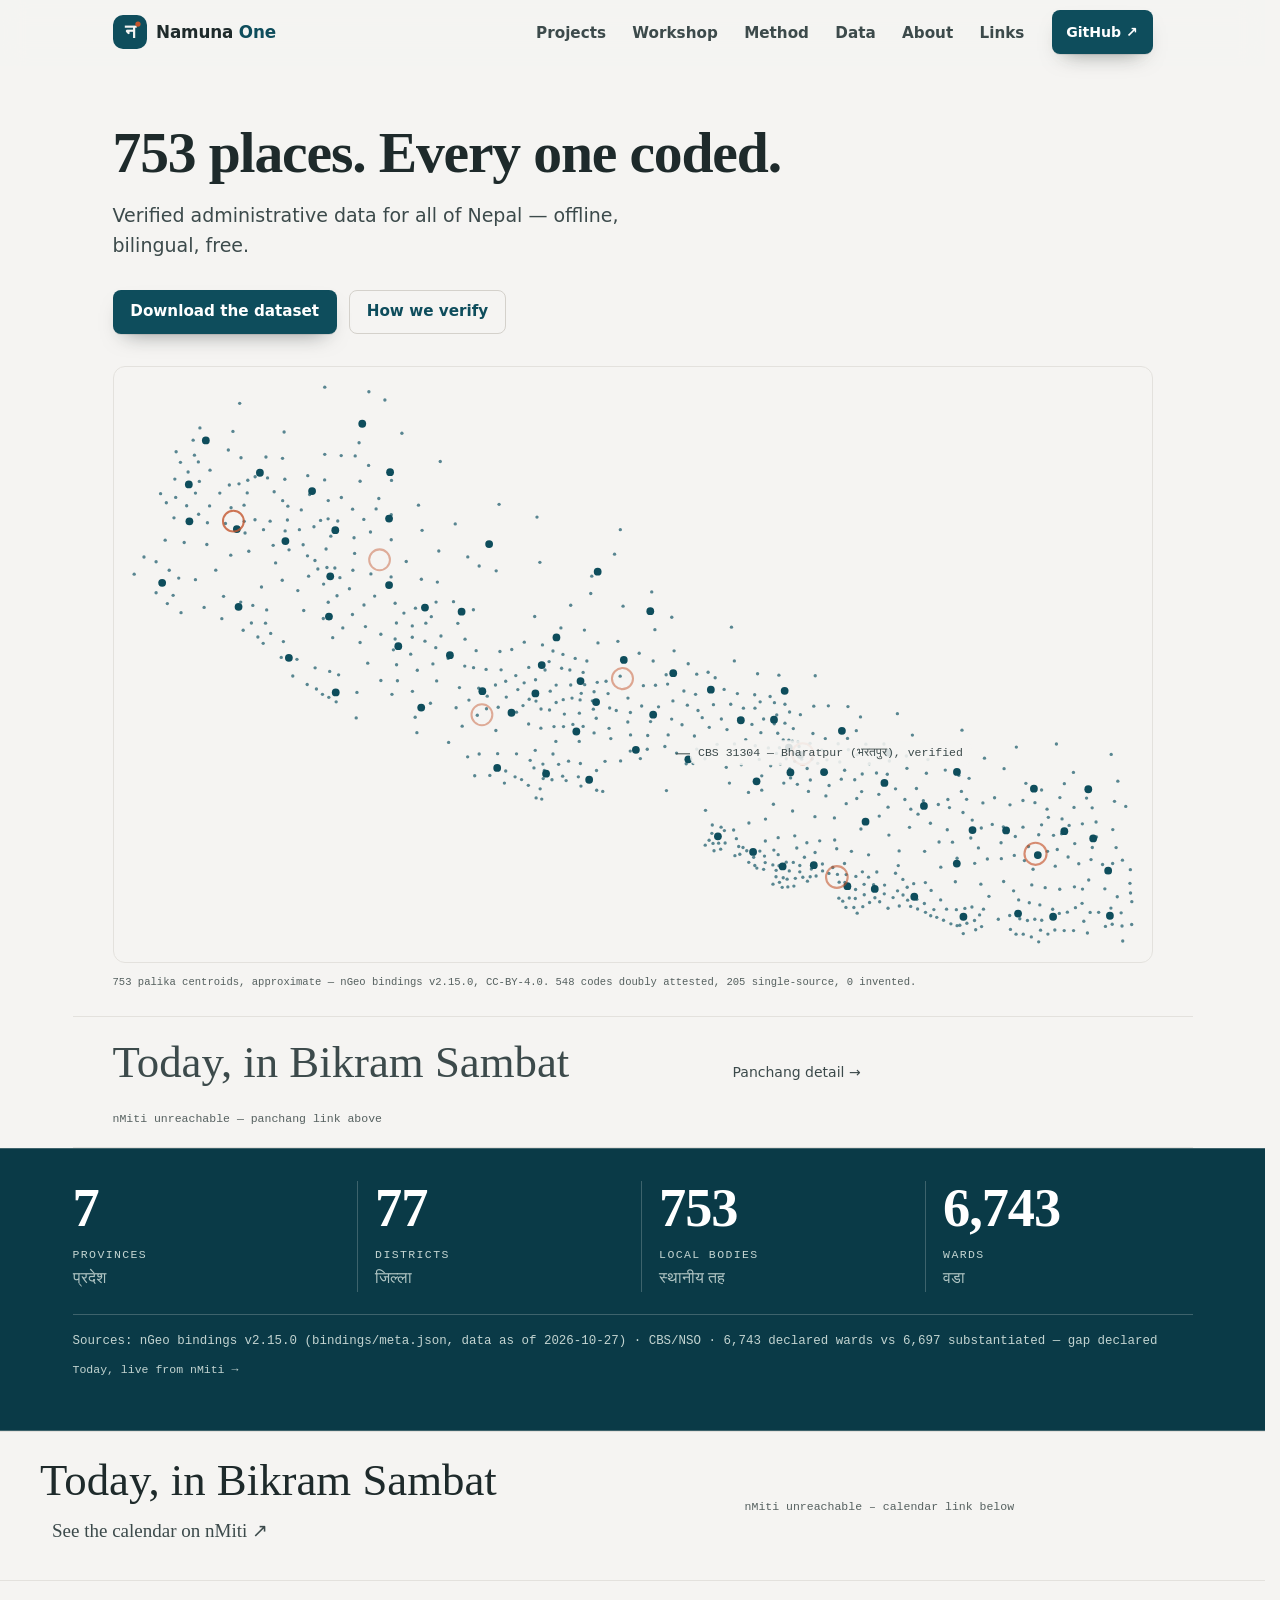
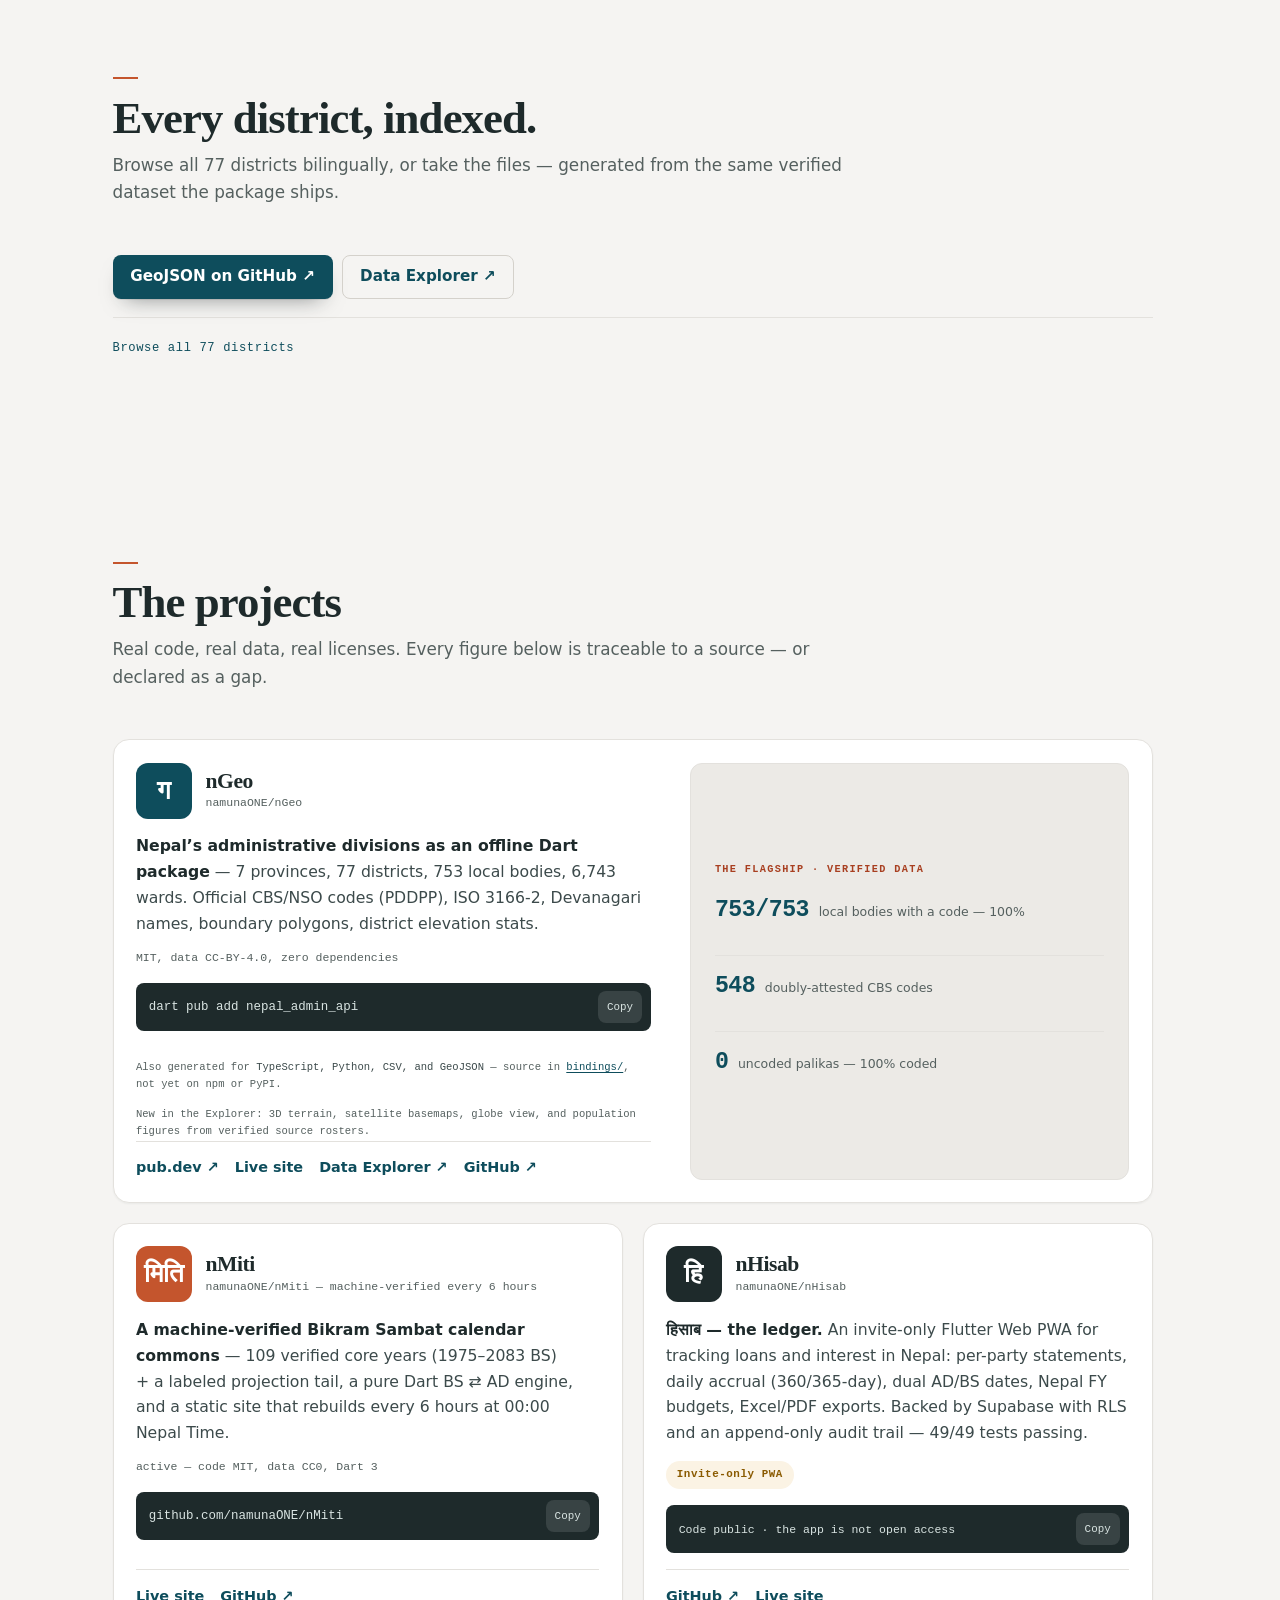
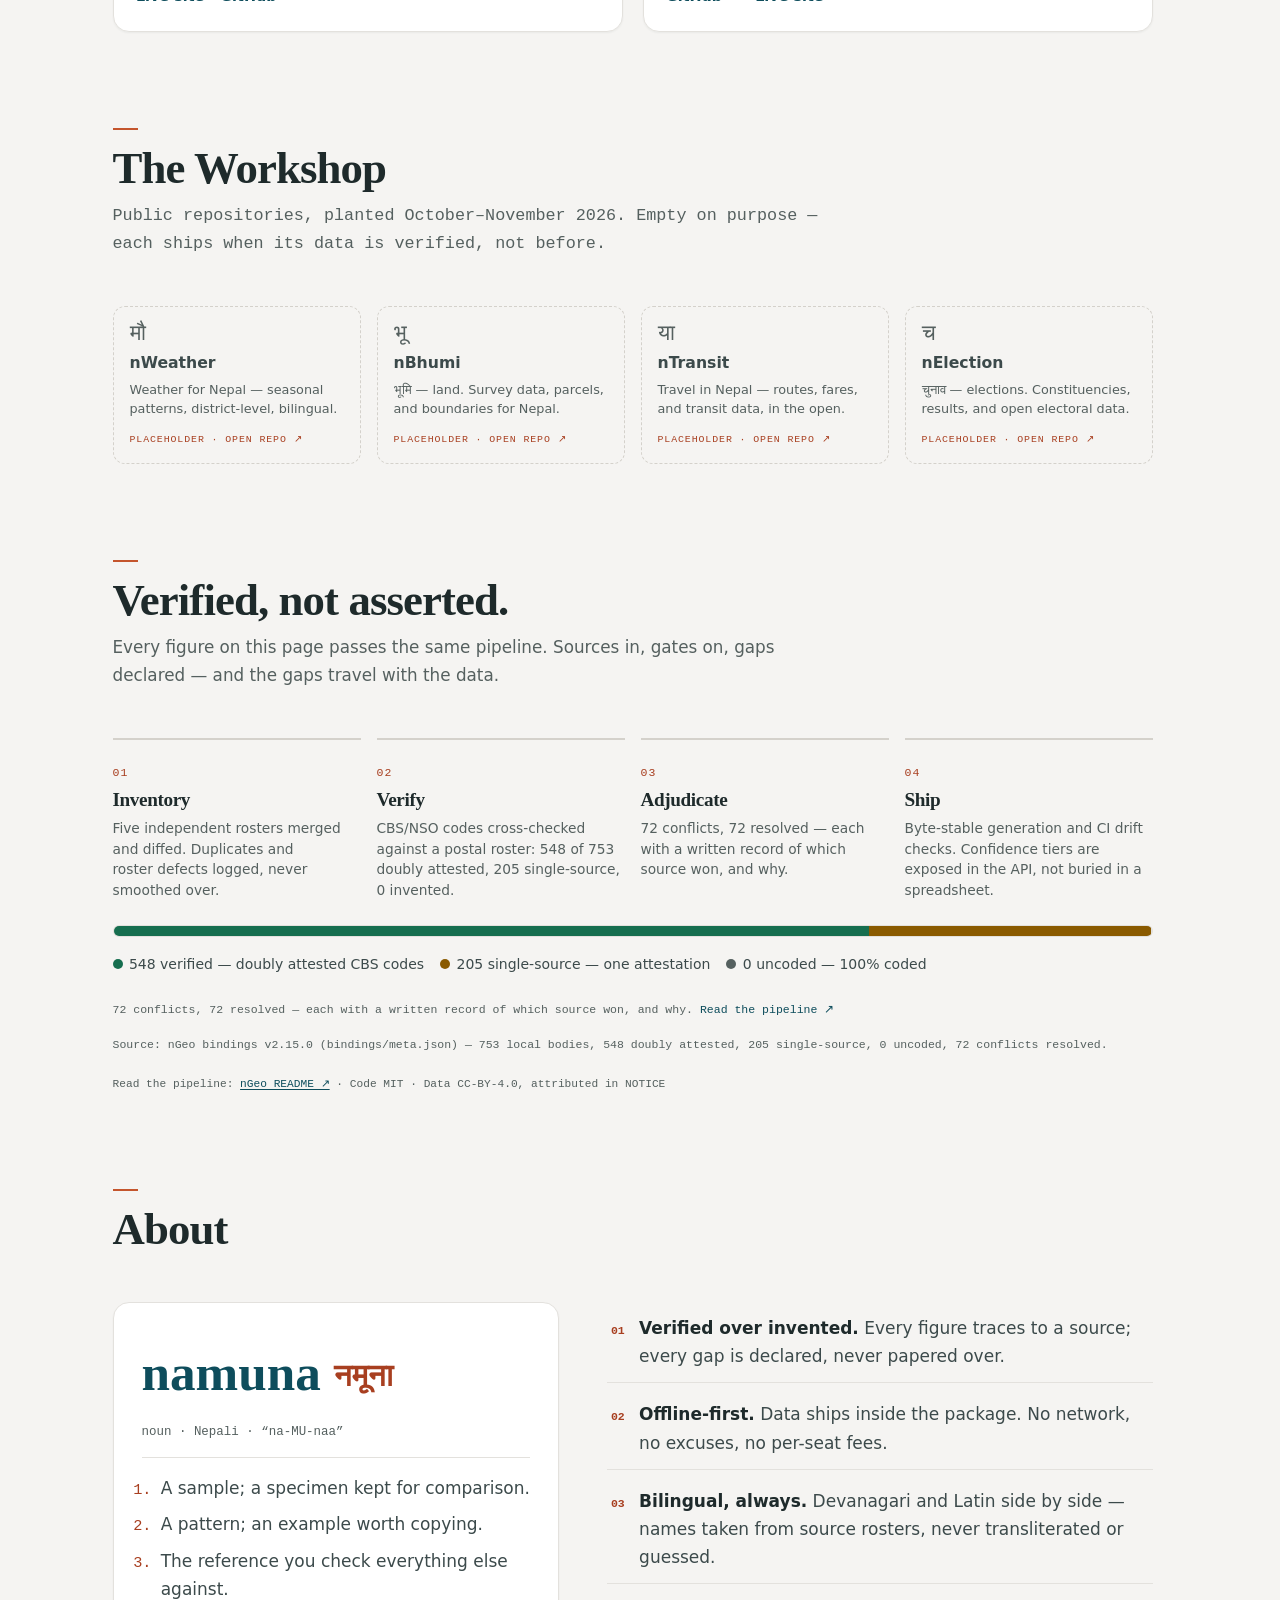
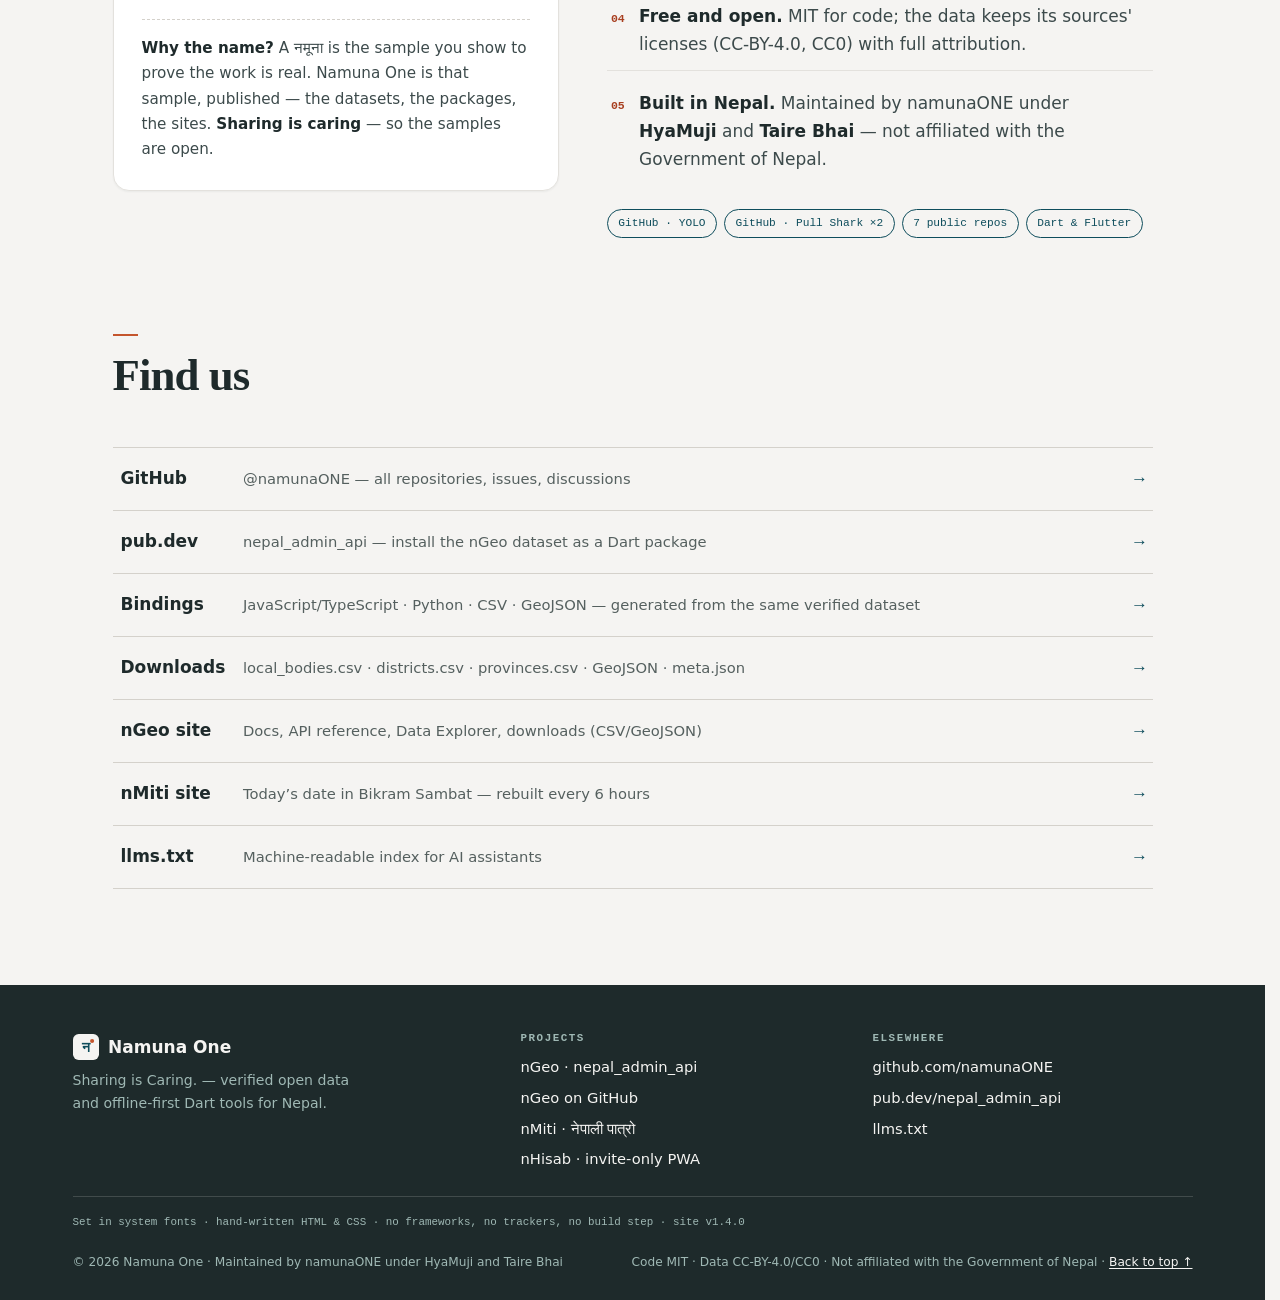
==== commit d20e8eec: "feat: panchang-full — remaining panchang limbs (nakshatra/yoga/karana/masa) + festival line, nGeo Ex" ====
--- a/index.html
+++ b/index.html
@@ -32,7 +32,7 @@
   <link rel="icon" type="image/svg+xml" href="/assets/favicon.svg">
   <link rel="alternate" type="text/plain" href="/llms.txt" title="llms.txt">
   <link rel="sitemap" type="application/xml" href="/sitemap.xml">
-  <link rel="stylesheet" href="/assets/css/style.css?v=1.4.1">
+  <link rel="stylesheet" href="/assets/css/style.css?v=1.4.2">
 
   <!-- Structured data -->
   <script type="application/ld+json">
@@ -169,6 +169,8 @@
         <p class="panchang-date" lang="en" aria-live="polite" id="panchang-np">Today, in Bikram Sambat</p>
         <p class="panchang-ad" id="panchang-ad" hidden></p>
         <p class="panchang-sunrise" id="panchang-sunrise" hidden></p>
+        <p class="panchang-limbs" id="panchang-limbs" hidden></p>
+        <p class="panchang-festival" id="panchang-festival" hidden></p>
       </div>
       <p class="panchang-provenance">
         <a class="panchang-tithi-link" id="panchang-tithi"
@@ -363,6 +365,7 @@
             <button class="copy-btn" data-copy-target="install-ngeo" aria-label="Copy install command">Copy</button>
           </div>
           <p class="eco-line">Also generated for <span>TypeScript, Python, CSV, and GeoJSON</span> — source in <a href="https://github.com/namunaONE/nGeo/tree/main/bindings" rel="noopener">bindings/</a>, not yet on npm or PyPI.</p>
+          <p class="eco-line">New in the Explorer: 3D terrain, satellite basemaps, globe view, and population figures from verified source rosters.</p>
           <div class="card-links">
             <a href="https://pub.dev/packages/nepal_admin_api" rel="noopener">pub.dev ↗</a>
             <a href="https://namunaone.github.io/nGeo/">Live site</a>
@@ -607,6 +610,6 @@
 </footer>
 
 <span class="sr-only" role="status" aria-live="polite" id="copy-status"></span>
-<script src="/assets/js/main.js?v=1.4.1" defer></script>
+<script src="/assets/js/main.js?v=1.4.2" defer></script>
 </body>
 </html>
--- a/assets/css/style.css
+++ b/assets/css/style.css
@@ -665,6 +665,15 @@
   margin: 0;
 }
 
+.panchang-limbs,
+.panchang-festival {
+  font-family: var(--font-mono);
+  font-size: var(--text-xs);
+  color: var(--muted);
+  line-height: 1.5;
+  margin: 0;
+}
+
 .panchang-provenance { margin: 0; }
 
 .panchang-tithi-link {
@@ -1431,6 +1440,7 @@
   .tier-bar-track { border-width: 2px; }
   .tier-dot { border-width: 2px; }
   .panchang-source { color: var(--ink-soft); }
+  .panchang-limbs, .panchang-festival { color: var(--ink-soft); }
 }
 
 @media (forced-colors: active) {
@@ -1455,6 +1465,7 @@
   .tier-note a { color: LinkText; }
   .panchang-today { border: 1px solid CanvasText; background: Canvas; color: CanvasText; }
   .panchang-source a { color: LinkText; }
+  .panchang-limbs, .panchang-festival { color: CanvasText; }
 }
 
 @media print {
